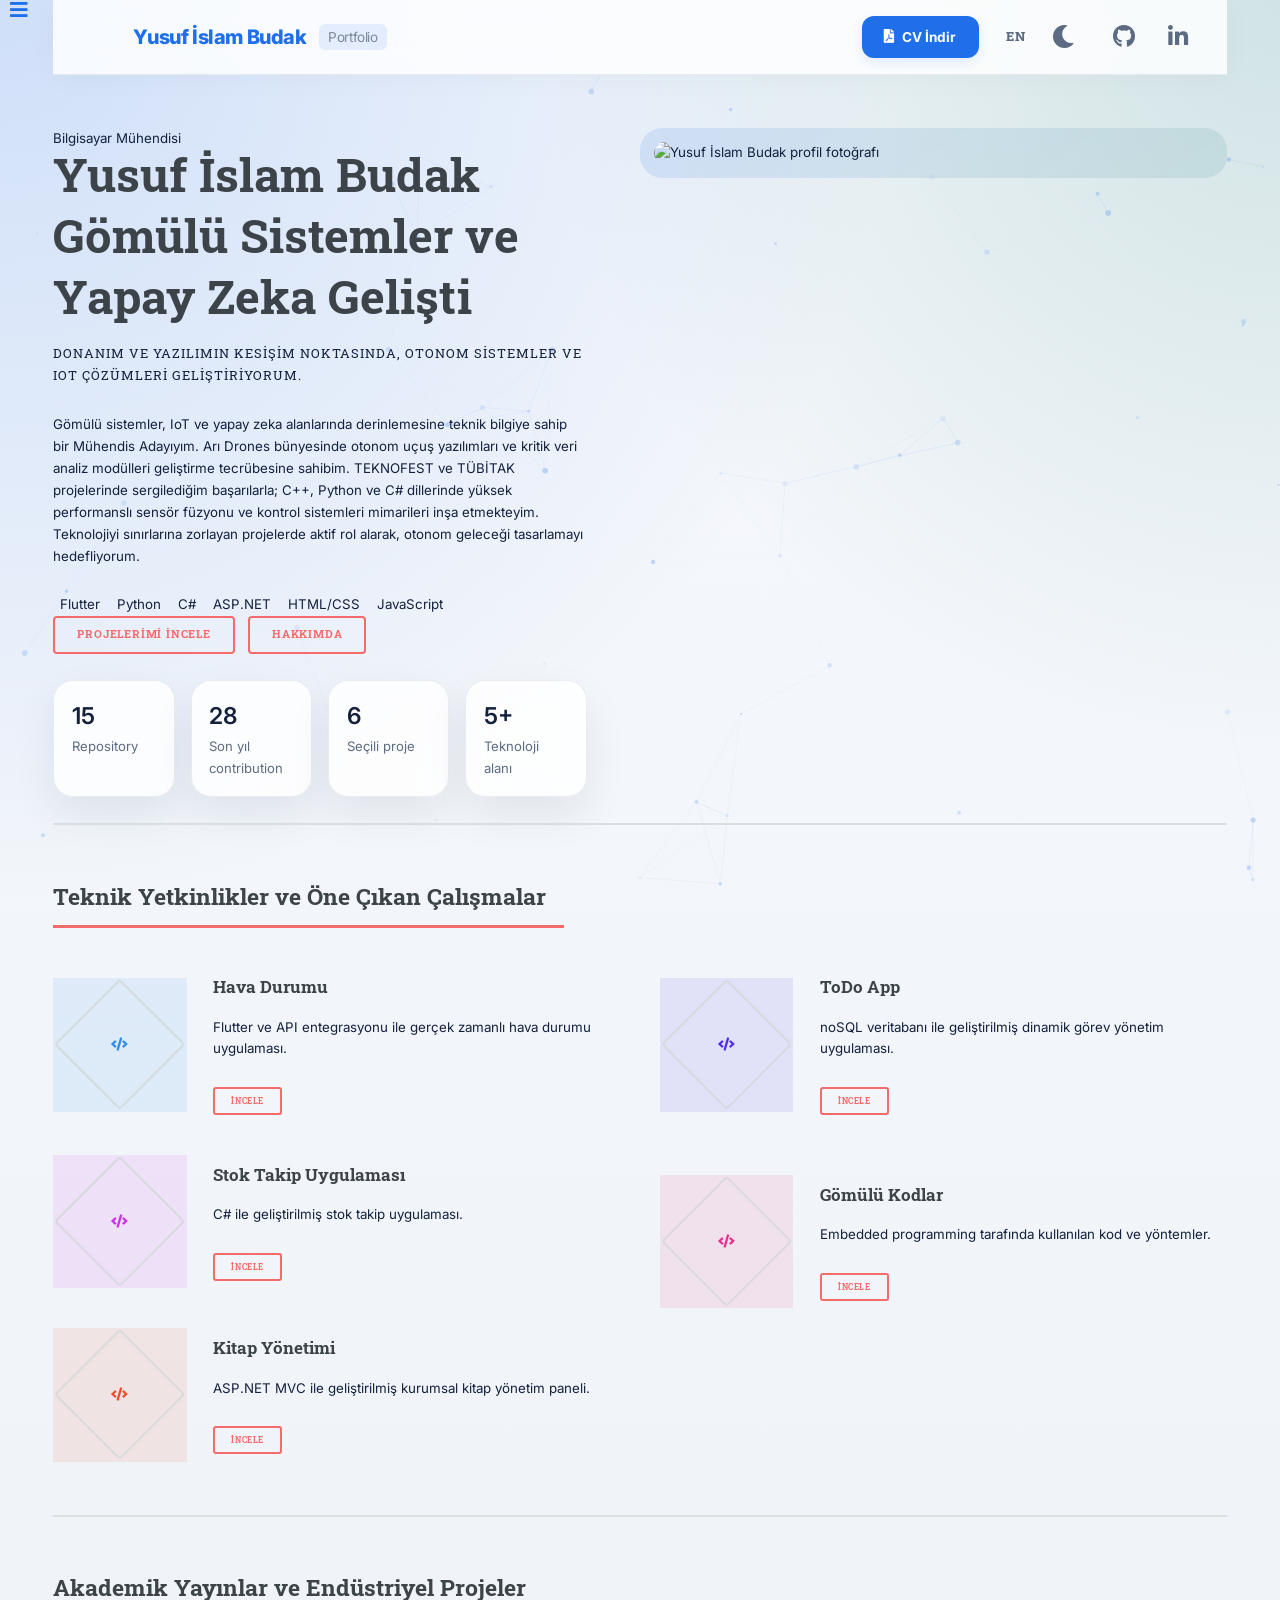
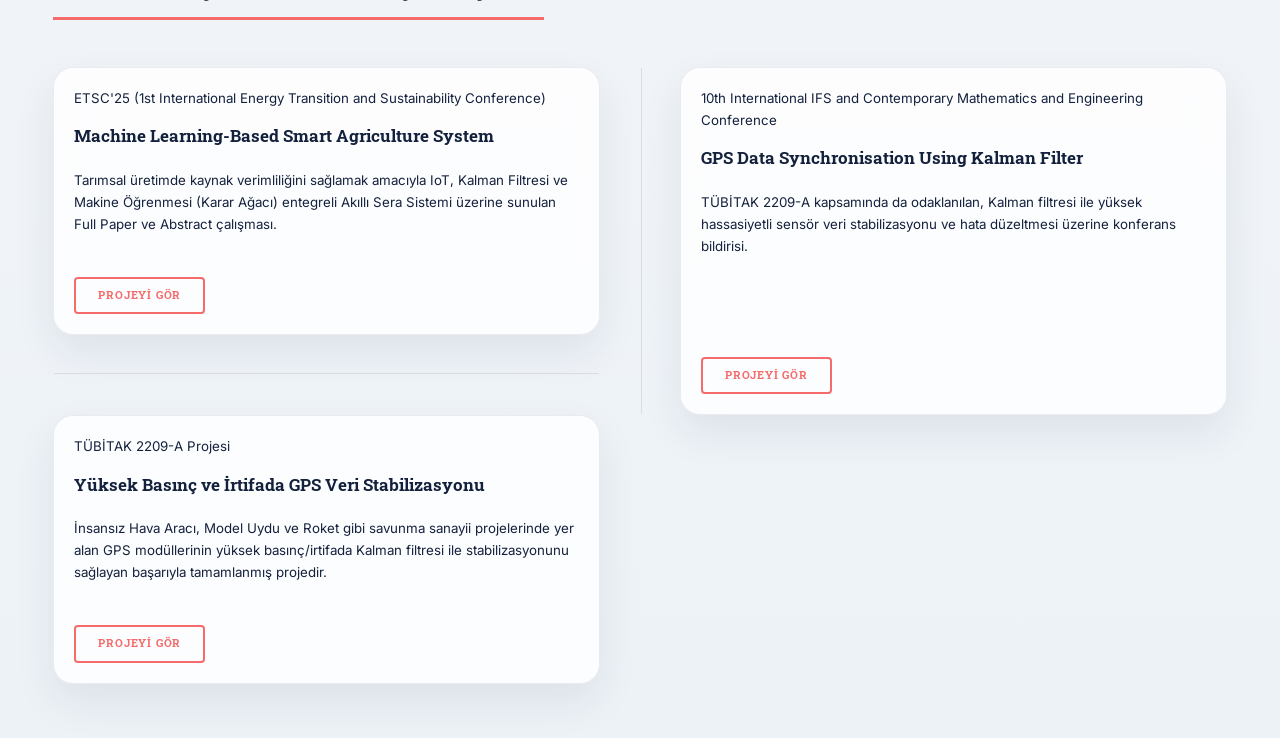
==== index.html @ 0ac11408 "refactor: update professional profile, project portfolio, and certification data with enhanced techn" ====
<!DOCTYPE HTML>
<!--
	Editorial by HTML5 UP
	html5up.net | @ajlkn
	Free for personal and commercial use under the CCA 3.0 license (html5up.net/license)
-->
<html>

<head>
	<title>Yusuf İslam Budak | Portfolio</title>
	<meta charset="utf-8" />
	<meta name="viewport" content="width=device-width, initial-scale=1, user-scalable=no" />
	<meta name="description"
		content="Yusuf İslam Budak için GitHub ve LinkedIn bilgilerinden oluşturulmuş kişisel portfolio sitesi." />
	<meta name="google-site-verification" content="hk-xHrmTF3tv7pB692vNehPnTRxSRbm-8BensLJZxlA" />
	<script type="application/ld+json">
	{
	  "@context": "https://schema.org",
	  "@type": "Person",
	  "name": "Yusuf İslam Budak",
	  "url": "https://yusufislambudak.github.io",
	  "jobTitle": "Bilgisayar Mühendisi",
	  "image": "https://avatars.githubusercontent.com/u/149049403?v=4",
	  "description": "IoT, otonom sistemler ve gömülü AI üzerine odaklanan bir mühendis adayıyım.",
	  "sameAs": [
		"https://www.linkedin.com/in/yusuf-islam-budak/",
		"https://github.com/YusufIslamBudak"
	  ]
	}
	</script>
	<link rel="stylesheet" href="assets/css/main.css" />
	<link rel="preconnect" href="https://fonts.googleapis.com">
	<link rel="preconnect" href="https://fonts.gstatic.com" crossorigin>
	<link href="https://fonts.googleapis.com/css2?family=Inter:wght@400;600;700&display=swap" rel="stylesheet">
	<link rel="stylesheet" href="assets/css/premium.css" />
	<style>
		#header .logo strong { color: var(--accent); }

		/* Page Specific Banner Styles */
			display: flex;
			flex-direction: column;
			gap: 1.25rem;
		}

		.hero-pill,
		.skill-tag,
		.project-tag,
		.note-chip {
			display: inline-flex;
			align-items: center;
			gap: 0.4rem;
			padding: 0.4rem 0.8rem;
			border-radius: 999px;
			background: var(--accent-soft);
			color: var(--accent-2);
			font-size: 0.78rem;
			font-weight: 700;
			letter-spacing: 0.02em;
		}

		.banner-meta,
		.skill-list,
		.note-list {
			display: flex;
			flex-wrap: wrap;
			gap: 0.65rem;
			margin: 0;
			padding: 0;
			list-style: none;
		}

		.stat-grid {
			display: grid;
			grid-template-columns: repeat(4, minmax(0, 1fr));
			gap: 1rem;
		}

		.stat-card,
		.focus-card,
		.project-card,
		.profile-card {
			background: var(--surface);
			backdrop-filter: blur(14px);
			border: 1px solid var(--border-color);
			border-radius: 1.25rem;
			box-shadow: 0 18px 40px var(--shadow-color);
			transition: transform 0.3s cubic-bezier(0.4, 0, 0.2, 1), box-shadow 0.3s cubic-bezier(0.4, 0, 0.2, 1), background-color 0.4s ease, border-color 0.4s ease;
		}

		.stat-card:hover,
		.focus-card:hover,
		.project-card:hover,
		.profile-card:hover,
		.feature-grid article:hover {
			transform: translateY(-5px) scale(1.01);
			box-shadow: 0 24px 48px var(--shadow-color);
		}

		.stat-card { padding: 1rem 1.1rem; }
		.stat-card strong { display: block; font-size: 1.45rem; color: var(--text-strong); }
		.stat-card span { font-size: 0.82rem; color: var(--text-soft); }

		.feature-grid,
		.project-grid,
		.focus-grid {
			display: grid;
			grid-template-columns: repeat(2, minmax(0, 1fr));
			gap: 1.1rem;
		}

		.feature-grid article,
		.project-card,
		.focus-card,
		.profile-card { padding: 1.25rem; }

		.feature-grid article h3,
		.project-card h3,
		.focus-card h3,
		.profile-card h3 { margin-bottom: 0.4rem; color: var(--text-strong); }

		.project-card { display: flex; flex-direction: column; gap: 0.9rem; }
		.project-card .actions,
		.profile-card .actions { margin-top: auto; }

		.profile-frame {
			padding: 0.85rem;
			border-radius: 1.4rem;
			background: linear-gradient(145deg, rgba(31, 111, 235, 0.12), rgba(15, 118, 110, 0.1));
		}
		.profile-frame img { border-radius: 1rem; object-fit: cover; }

		.note-list { flex-direction: column; gap: 0.75rem; }
		.note-list li {
			padding: 0.8rem 0.95rem;
			border-radius: 0.95rem;
			background: rgba(255, 255, 255, 0.7);
			color: var(--text-soft);
			border: 1px solid transparent;
		}
		[data-theme="dark"] .note-list li {
			background: rgba(255, 255, 255, 0.05);
			color: var(--text-strong);
			border-color: var(--border-color);
		}

		.sidebar-links { display: flex; flex-direction: column; gap: 0.75rem; }
		.sidebar-links a { color: var(--text-strong); font-weight: 700; }

		@media (max-width: 980px) {
			.stat-grid, .feature-grid, .project-grid, .focus-grid {
				grid-template-columns: repeat(2, minmax(0, 1fr));
			}
		}

		@media (max-width: 736px) {
			.stat-grid, .feature-grid, .project-grid, .focus-grid {
				grid-template-columns: 1fr;
			}
			#banner .content { gap: 1rem; }
		}

		.reveal.active {
			opacity: 1;
			transform: translateY(0);
		}
	</style>
</head>

<body class="is-preload">

	<!-- Wrapper -->
	<div id="wrapper">

		<!-- Main -->
		<div id="main">
			<div class="inner">

				<!-- Header -->
				<header id="header">
					<a href="index.html" class="logo"><strong data-tr="Yusuf İslam Budak" data-en="Yusuf Islam Budak">Yusuf İslam Budak</strong> <span data-tr="Portfolio" data-en="Portfolio">Portfolio</span></a>
					<ul class="icons">
						<li><a href="Yusuf_İslam_Budak_CV.pdf" class="cv-button" target="_blank"><i class="fas fa-file-pdf"></i> <span data-tr="CV İndir" data-en="Download CV">CV İndir</span></a></li>
						<li><button id="lang-toggle" aria-label="Toggle language">TR</button></li>
						<li><button id="theme-toggle" class="icon solid fa-moon" aria-label="Toggle dark mode"></button></li>
						<li><a href="https://github.com/YusufIslamBudak" class="icon brands fa-github"><span class="label">GitHub</span></a></li>
						<li><a href="https://www.linkedin.com/in/yusuf-islam-budak/" class="icon brands fa-linkedin-in"><span class="label">LinkedIn</span></a></li>
					</ul>
				</header>

				<!-- Banner -->
				<section id="banner">
					<div class="content">
						<header>
							<span class="hero-pill" data-tr="Bilgisayar Mühendisi" data-en="Computer Engineer">Bilgisayar Mühendisi</span>
							<h1 id="hero-name">Yusuf İslam Budak<br />
								<span id="hero-headline">Yazılım Geliştirme ve Gömülü Sistemler</span>
							</h1>
							<p id="hero-intro">Gömülü sistemler, yazılım geliştirme ve yapay zeka alanlarında çalışmalar.</p>
						</header>
						<p id="hero-bio">IoT, otonom sistemler ve gömülü AI üzerine odaklanan bir mühendis adayıyım.</p>
						<ul class="banner-meta" id="hero-tags"></ul>
						<ul class="actions">
							<li><a href="projeler.html" class="button big" data-tr="Projelerimi İncele" data-en="View My Projects">Projelerimi İncele</a></li>
							<li><a href="#about" class="button" data-tr="Hakkımda" data-en="About Me">Hakkımda</a></li>
						</ul>
						<div class="stat-grid" id="stat-grid"></div>
					</div>
					<span class="image object">
						<div class="profile-frame">
							<img id="profile-avatar" src="https://avatars.githubusercontent.com/u/149049403?v=4"
								alt="Yusuf İslam Budak profil fotoğrafı" loading="lazy" />
						</div>
					</span>
				</section>

				<!-- Section -->
				<section id="about">
					<header class="major">
						<h2 data-tr="Teknik Yetkinlikler ve Öne Çıkan Çalışmalar" data-en="Technical Competencies & Featured Studies">Teknik Yetkinlikler ve Öne Çıkan Çalışmalar</h2>
					</header>
					<div class="features" id="highlight-grid"></div>
				</section>

				<!-- Section -->
				<section id="projects">
					<header class="major">
						<h2 data-tr="Akademik Yayınlar ve Endüstriyel Projeler" data-en="Academic Publications & Industrial Projects">Akademik Yayınlar ve Endüstriyel Projeler</h2>
					</header>
					<div class="posts" id="recent-projects"></div>
				</section>

			</div>
		</div>

		<!-- Sidebar -->
		<div id="sidebar">
			<div class="inner">

				<!-- Profile -->
				<section id="profile" class="profile-card">
					<header class="major">
						<h2 data-tr="Kısa Profil" data-en="Short Profile">Kısa Profil</h2>
					</header>
					<ul class="note-list" id="summary-points"></ul>
				</section>

				<!-- Menu -->
				<nav id="menu">
					<header class="major">
						<h2 data-tr="Menü" data-en="Menu">Menü</h2>
					</header>
					<ul>
						<li><a href="index.html" class="active"><i class="fas fa-home"></i> <span data-tr="Ana Sayfa" data-en="Home">Ana Sayfa</span></a></li>
						<li><a href="projeler.html"><i class="fas fa-project-diagram"></i> <span data-tr="Projeler" data-en="Projects">Projeler</span></a></li>
						<li><a href="kariyer.html"><i class="fas fa-briefcase"></i> <span data-tr="Kariyer Geçmişi" data-en="Career">Kariyer Geçmişi</span></a></li>
						<li><a href="certificates.html"><i class="fas fa-certificate"></i> <span data-tr="Sertifikalar ve Belgeler" data-en="Certificates">Sertifikalar ve Belgeler</span></a></li>
						<li><a href="articles.html"><i class="fas fa-file-alt"></i> <span data-tr="Makaleler ve Yayınlar" data-en="Publications">Makaleler ve Yayınlar</span></a></li>
						<li><a href="teknofest.html"><i class="fas fa-rocket"></i> <span data-tr="TEKNOFEST" data-en="TEKNOFEST">TEKNOFEST</span></a></li>
					</ul>
				</nav>

				<!-- Section -->
				<section id="focus">
					<header class="major">
						<h2 data-tr="Beceriler" data-en="Skills">Beceriler</h2>
					</header>
					<div class="focus-grid" id="focus-grid"></div>
				</section>

				<!-- Section -->
				<section id="contact">
					<header class="major">
						<h2 data-tr="İletişim Bilgileri" data-en="Contact">İletişim Bilgileri</h2>
					</header>
					<p id="contact-text">Yeni proje fikirleri, iş birlikleri veya teknik görüşmeler için GitHub ve LinkedIn üzerinden ulaşılabilir.</p>
					<ul class="contact">
						<li class="icon brands fa-github"><a
								href="https://github.com/YusufIslamBudak">github.com/YusufIslamBudak</a></li>
						<li class="icon brands fa-linkedin-in"><a
								href="https://www.linkedin.com/in/yusuf-islam-budak/">linkedin.com/in/yusuf-islam-budak</a>
						</li>
						<li class="icon solid fa-briefcase" data-tr="Portfolyo ve kişisel site alanı" data-en="Portfolio and personal website">Portfolyo ve kişisel site alanı</li>
					</ul>
				</section>

				<!-- Footer -->
				<footer id="footer">
					<p class="copyright" data-tr="&copy; 2026 Yusuf İslam Budak. Tüm hakları saklıdır." data-en="&copy; 2026 Yusuf Islam Budak. All rights reserved.">&copy; 2026 Yusuf İslam Budak. Public profile data from GitHub and LinkedIn.
						Theme adapted from <a href="https://html5up.net">HTML5 UP</a>.</p>
				</footer>

			</div>
		</div>

	</div>

	<!-- Scripts -->
	<script src="assets/js/jquery.min.js"></script>
	<script src="assets/js/browser.min.js"></script>
	<script src="assets/js/breakpoints.min.js"></script>
	<script src="assets/js/util.js"></script>
	<script src="assets/js/main.js"></script>
	<script src="portfolio-data.js"></script>
	<script>
		(function () {
			const profile = window.portfolioProfile;
			if (!profile) return;

			document.title = profile.name + ' | Portfolio';
			const desc = document.querySelector('meta[name="description"]');
			if (desc) desc.setAttribute('content', profile.intro);

			// Hero text — set data-tr/data-en so lang toggle works
			const heroHeadline = document.getElementById('hero-headline');
			if (heroHeadline) {
				heroHeadline.setAttribute('data-tr', profile.headline);
				heroHeadline.setAttribute('data-en', profile.headlineEn || profile.headline);
				heroHeadline.textContent = profile.headline;
			}

			const heroIntro = document.getElementById('hero-intro');
			if (heroIntro) {
				heroIntro.setAttribute('data-tr', profile.intro);
				heroIntro.setAttribute('data-en', profile.introEn || profile.intro);
				heroIntro.textContent = profile.intro;
			}

			const heroBio = document.getElementById('hero-bio');
			if (heroBio) {
				heroBio.setAttribute('data-tr', profile.bio);
				heroBio.setAttribute('data-en', profile.bioEn || profile.bio);
				heroBio.textContent = profile.bio;
			}

			const avatar = document.getElementById('profile-avatar');
			if (avatar) {
				avatar.src = profile.avatar;
				avatar.alt = profile.name + ' profil fotoğrafı';
			}

			const heroTags = document.getElementById('hero-tags');
			if (heroTags) {
				heroTags.innerHTML = profile.skills.slice(0, 6).map(function (skill) {
					return '<li><span class="skill-tag">' + skill + '</span></li>';
				}).join('');
			}

			const statGrid = document.getElementById('stat-grid');
			if (statGrid && profile.stats) {
				statGrid.innerHTML = profile.stats.map(function (stat) {
					return `<article class="stat-card"><strong>${stat.value}</strong><span data-tr="${stat.label}" data-en="${stat.labelEn || stat.label}">${stat.label}</span></article>`;
				}).join('');
			}

			const highlightGrid = document.getElementById('highlight-grid');
			if (highlightGrid && profile.highlights) {
				let hue = 210;
				highlightGrid.innerHTML = profile.highlights.map(function (h) {
					const hueVal = hue;
					hue += 40;
					return `
					<article>
						<span class="icon" style="color: hsl(${hueVal}, 80%, 55%); background: hsla(${hueVal}, 80%, 55%, 0.1);"><i class="fas fa-code"></i></span>
						<div class="content">
							<h3 data-tr="${h.title}" data-en="${h.titleEn || h.title}">${h.title}</h3>
							<p data-tr="${h.description}" data-en="${h.descriptionEn || h.description}">${h.description}</p>
							<a href="${h.url}" class="button small" target="_blank" rel="noopener noreferrer" data-tr="İncele" data-en="Review">İncele</a>
						</div>
					</article>`;
				}).join('');
			}

			const recentProjects = document.getElementById('recent-projects');
			if (recentProjects && profile.articles) {
				recentProjects.innerHTML = profile.articles.map(function (item, index) {
					return `
					<article class="project-card reveal" style="transition-delay: ${(index % 4) * 0.1}s">
						<span class="project-tag" data-tr="${item.publisher}" data-en="${item.publisherEn || item.publisher}">${item.publisher}</span>
						<h3 data-tr="${item.title}" data-en="${item.titleEn || item.title}">${item.title}</h3>
						<p data-tr="${item.description}" data-en="${item.descriptionEn || item.description}">${item.description}</p>
						<ul class="actions">
							<li><a class="button" href="${item.url}" data-tr="Projeyi Gör" data-en="View Project">Projeyi Gör</a></li>
						</ul>
					</article>`;
				}).join('');
			}

			const summaryPoints = document.getElementById('summary-points');
			if (summaryPoints && profile.summaryPoints) {
				summaryPoints.innerHTML = profile.summaryPoints.map(function (p) {
					return `<li data-tr="${p.tr || p}" data-en="${p.en || p}">${p.tr || p}</li>`;
				}).join('');
			}

			const focusGrid = document.getElementById('focus-grid');
			if (focusGrid && profile.currentFocus) {
				focusGrid.innerHTML = profile.currentFocus.map(function (item) {
					const tr = item.tr || item;
					const en = item.en || item;
					return `<article class="focus-card"><p data-tr="${tr}" data-en="${en}">${tr}</p></article>`;
				}).join('');
			}

			const contactText = document.getElementById('contact-text');
			if (contactText) {
				contactText.setAttribute('data-tr', profile.contactText);
				contactText.setAttribute('data-en', profile.contactTextEn || profile.contactText);
				contactText.innerHTML = profile.contactText;
			}

			// Typewriter effect — clears INSIDE the timeout so applyLanguage runs first
			const headlineEl = document.getElementById('hero-headline');
			if (headlineEl && profile.headline) {
				const lang = localStorage.getItem('lang') || 'tr';
				const text = lang === 'en' ? (profile.headlineEn || profile.headline) : profile.headline;
				setTimeout(function() {
					headlineEl.textContent = ''; // clear AFTER applyLanguage has run
					let i = 0;
					function typeChar() {
						if (i < text.length) {
							headlineEl.textContent += text.charAt(i);
							i++;
							setTimeout(typeChar, 40);
						}
					}
					typeChar();
				}, 300);
			}

			// Trigger language update after all dynamic content is injected
			if (window.applyLanguage) window.applyLanguage();
		})();

		// Theme Toggle
		(function () {
			const themeToggle = document.getElementById('theme-toggle');
			const savedTheme = localStorage.getItem('theme');
			if (savedTheme) {
				document.documentElement.setAttribute('data-theme', savedTheme);
				if (savedTheme === 'dark' && themeToggle) themeToggle.classList.replace('fa-moon', 'fa-sun');
			} else if (window.matchMedia && window.matchMedia('(prefers-color-scheme: dark)').matches) {
				document.documentElement.setAttribute('data-theme', 'dark');
				if (themeToggle) themeToggle.classList.replace('fa-moon', 'fa-sun');
			}
			if (themeToggle) {
				themeToggle.addEventListener('click', function () {
					let theme = 'light';
					if (document.documentElement.hasAttribute('data-theme')) {
						document.documentElement.removeAttribute('data-theme');
						themeToggle.classList.replace('fa-sun', 'fa-moon');
					} else {
						document.documentElement.setAttribute('data-theme', 'dark');
						themeToggle.classList.replace('fa-moon', 'fa-sun');
						theme = 'dark';
					}
					localStorage.setItem('theme', theme);
				});
			}
		})();

		// Scroll Reveal
		(function () {
			const obs = new IntersectionObserver(function (entries, o) {
				entries.forEach(function (entry) {
					if (entry.isIntersecting) {
						entry.target.classList.add('active');
						o.unobserve(entry.target);
					}
				});
			}, { root: null, rootMargin: '0px', threshold: 0.1 });

			document.addEventListener('DOMContentLoaded', function () {
				document.querySelectorAll('section, .stat-card, .project-card, .feature-grid article, .focus-card').forEach(function (el, idx) {
					el.classList.add('reveal');
					if (el.classList.contains('stat-card') || el.classList.contains('project-card')) {
						el.style.transitionDelay = (idx % 4) * 0.1 + 's';
					}
					obs.observe(el);
				});
				const banner = document.getElementById('banner');
				if (banner) banner.classList.add('active');
			});
		})();
	</script>
	<script src="assets/js/global-lang.js"></script>
	<script src="assets/js/dynamic-bg.js"></script>

</body>

</html>
---- assets/css/main.css ----
@import url(fontawesome-all.min.css);
@import url("https://fonts.googleapis.com/css?family=Open+Sans:400,600,400italic,600italic|Roboto+Slab:400,700");
/*
	Editorial by HTML5 UP
	html5up.net | @ajlkn
	Free for personal and commercial use under the CCA 3.0 license (html5up.net/license)
*/
html, body, div, span, applet, object,
iframe, h1, h2, h3, h4, h5, h6, p, blockquote,
pre, a, abbr, acronym, address, big, cite,
code, del, dfn, em, img, ins, kbd, q, s, samp,
small, strike, strong, sub, sup, tt, var, b,
u, i, center, dl, dt, dd, ol, ul, li, fieldset,
form, label, legend, table, caption, tbody,
tfoot, thead, tr, th, td, article, aside,
canvas, details, embed, figure, figcaption,
footer, header, hgroup, menu, nav, output, ruby,
section, summary, time, mark, audio, video {
  margin: 0;
  padding: 0;
  border: 0;
  font-size: 100%;
  font: inherit;
  vertical-align: baseline; }

article, aside, details, figcaption, figure,
footer, header, hgroup, menu, nav, section {
  display: block; }

body {
  line-height: 1; }

ol, ul {
  list-style: none; }

blockquote, q {
  quotes: none; }
  blockquote:before, blockquote:after, q:before, q:after {
    content: '';
    content: none; }

table {
  border-collapse: collapse;
  border-spacing: 0; }

body {
  -webkit-text-size-adjust: none; }

mark {
  background-color: transparent;
  color: inherit; }

input::-moz-focus-inner {
  border: 0;
  padding: 0; }

input, select, textarea {
  -moz-appearance: none;
  -webkit-appearance: none;
  -ms-appearance: none;
  appearance: none; }

/* Basic */
@-ms-viewport {
  width: device-width; }

body {
  -ms-overflow-style: scrollbar; }

@media screen and (max-width: 480px) {
  html, body {
    min-width: 320px; } }

html {
  box-sizing: border-box; }

*, *:before, *:after {
  box-sizing: inherit; }

body {
  background: #ffffff; }
  body.is-preload *, body.is-preload *:before, body.is-preload *:after, body.is-resizing *, body.is-resizing *:before, body.is-resizing *:after {
    -moz-animation: none !important;
    -webkit-animation: none !important;
    -ms-animation: none !important;
    animation: none !important;
    -moz-transition: none !important;
    -webkit-transition: none !important;
    -ms-transition: none !important;
    transition: none !important; }

/* Type */
:root {
	--accent: #2563eb;
	--accent-hover: #1d4ed8;
	--accent-soft: rgba(37, 99, 235, 0.1);
	--surface: #ffffff;
	--surface-alt: #f8fafc;
	--text-strong: #0f172a;
	--text-soft: #475569;
	--border-color: #e2e8f0;
	--shadow-sm: 0 1px 2px 0 rgb(0 0 0 / 0.05);
	--shadow-md: 0 4px 6px -1px rgb(0 0 0 / 0.1);
	--shadow-lg: 0 10px 15px -3px rgb(0 0 0 / 0.1);
}

[data-theme="dark"] {
	--accent: #3b82f6;
	--accent-hover: #60a5fa;
	--accent-soft: rgba(59, 130, 246, 0.2);
	--surface: #0f172a;
	--surface-alt: #1e293b;
	--text-strong: #f8fafc;
	--text-soft: #94a3b8;
	--border-color: #334155;
}

body, input, select, textarea {
  color: var(--text-soft);
  font-family: "Open Sans", sans-serif;
  font-size: 13pt;
  font-weight: 400;
  line-height: 1.65; }
  @media screen and (max-width: 1680px) {
    body, input, select, textarea {
      font-size: 11pt; } }
  @media screen and (max-width: 1280px) {
    body, input, select, textarea {
      font-size: 10pt; } }
  @media screen and (max-width: 360px) {
    body, input, select, textarea {
      font-size: 9pt; } }

a {
  -moz-transition: color 0.2s ease-in-out, border-bottom-color 0.2s ease-in-out;
  -webkit-transition: color 0.2s ease-in-out, border-bottom-color 0.2s ease-in-out;
  -ms-transition: color 0.2s ease-in-out, border-bottom-color 0.2s ease-in-out;
  transition: color 0.2s ease-in-out, border-bottom-color 0.2s ease-in-out;
  border-bottom: dotted 1px;
  color: var(--accent);
  text-decoration: none; }
  a:hover {
    border-bottom-color: var(--accent);
    color: var(--accent) !important; }
    a:hover strong {
      color: inherit; }

strong, b {
  color: var(--text-strong);
  font-weight: 600; }

em, i {
  font-style: italic; }

p {
  margin: 0 0 2em 0; }

h1, h2, h3, h4, h5, h6 {
  color: #3d4449;
  font-family: "Roboto Slab", serif;
  font-weight: 700;
  line-height: 1.5;
  margin: 0 0 1em 0; }
  h1 a, h2 a, h3 a, h4 a, h5 a, h6 a {
    color: inherit;
    text-decoration: none;
    border-bottom: 0; }

h1 {
  font-size: 4em;
  margin: 0 0 0.5em 0;
  line-height: 1.3; }

h2 {
  font-size: 1.75em; }

h3 {
  font-size: 1.25em; }

h4 {
  font-size: 1.1em; }

h5 {
  font-size: 0.9em; }

h6 {
  font-size: 0.7em; }

@media screen and (max-width: 1680px) {
  h1 {
    font-size: 3.5em; } }

@media screen and (max-width: 980px) {
  h1 {
    font-size: 3.25em; } }

@media screen and (max-width: 736px) {
  h1 {
    font-size: 2em;
    line-height: 1.4; }
  h2 {
    font-size: 1.5em; } }

sub {
  font-size: 0.8em;
  position: relative;
  top: 0.5em; }

sup {
  font-size: 0.8em;
  position: relative;
  top: -0.5em; }

blockquote {
  border-left: solid 3px rgba(210, 215, 217, 0.75);
  font-style: italic;
  margin: 0 0 2em 0;
  padding: 0.5em 0 0.5em 2em; }

code {
  background: rgba(230, 235, 237, 0.25);
  border-radius: 0.375em;
  border: solid 1px rgba(210, 215, 217, 0.75);
  font-family: "Courier New", monospace;
  font-size: 0.9em;
  margin: 0 0.25em;
  padding: 0.25em 0.65em; }

pre {
  -webkit-overflow-scrolling: touch;
  font-family: "Courier New", monospace;
  font-size: 0.9em;
  margin: 0 0 2em 0; }
  pre code {
    display: block;
    line-height: 1.75;
    padding: 1em 1.5em;
    overflow-x: auto; }

hr {
  border: 0;
  border-bottom: solid 1px rgba(210, 215, 217, 0.75);
  margin: 2em 0; }
  hr.major {
    margin: 3em 0; }

.align-left {
  text-align: left; }

.align-center {
  text-align: center; }

.align-right {
  text-align: right; }

/* Row */
.row {
  display: flex;
  flex-wrap: wrap;
  box-sizing: border-box;
  align-items: stretch; }
  .row > * {
    box-sizing: border-box; }
  .row.gtr-uniform > * > :last-child {
    margin-bottom: 0; }
  .row.aln-left {
    justify-content: flex-start; }
  .row.aln-center {
    justify-content: center; }
  .row.aln-right {
    justify-content: flex-end; }
  .row.aln-top {
    align-items: flex-start; }
  .row.aln-middle {
    align-items: center; }
  .row.aln-bottom {
    align-items: flex-end; }
  .row > .imp {
    order: -1; }
  .row > .col-1 {
    width: 8.33333%; }
  .row > .off-1 {
    margin-left: 8.33333%; }
  .row > .col-2 {
    width: 16.66667%; }
  .row > .off-2 {
    margin-left: 16.66667%; }
  .row > .col-3 {
    width: 25%; }
  .row > .off-3 {
    margin-left: 25%; }
  .row > .col-4 {
    width: 33.33333%; }
  .row > .off-4 {
    margin-left: 33.33333%; }
  .row > .col-5 {
    width: 41.66667%; }
  .row > .off-5 {
    margin-left: 41.66667%; }
  .row > .col-6 {
    width: 50%; }
  .row > .off-6 {
    margin-left: 50%; }
  .row > .col-7 {
    width: 58.33333%; }
  .row > .off-7 {
    margin-left: 58.33333%; }
  .row > .col-8 {
    width: 66.66667%; }
  .row > .off-8 {
    margin-left: 66.66667%; }
  .row > .col-9 {
    width: 75%; }
  .row > .off-9 {
    margin-left: 75%; }
  .row > .col-10 {
    width: 83.33333%; }
  .row > .off-10 {
    margin-left: 83.33333%; }
  .row > .col-11 {
    width: 91.66667%; }
  .row > .off-11 {
    margin-left: 91.66667%; }
  .row > .col-12 {
    width: 100%; }
  .row > .off-12 {
    margin-left: 100%; }
  .row.gtr-0 {
    margin-top: 0;
    margin-left: 0em; }
    .row.gtr-0 > * {
      padding: 0 0 0 0em; }
    .row.gtr-0.gtr-uniform {
      margin-top: 0em; }
      .row.gtr-0.gtr-uniform > * {
        padding-top: 0em; }
  .row.gtr-25 {
    margin-top: 0;
    margin-left: -0.375em; }
    .row.gtr-25 > * {
      padding: 0 0 0 0.375em; }
    .row.gtr-25.gtr-uniform {
      margin-top: -0.375em; }
      .row.gtr-25.gtr-uniform > * {
        padding-top: 0.375em; }
  .row.gtr-50 {
    margin-top: 0;
    margin-left: -0.75em; }
    .row.gtr-50 > * {
      padding: 0 0 0 0.75em; }
    .row.gtr-50.gtr-uniform {
      margin-top: -0.75em; }
      .row.gtr-50.gtr-uniform > * {
        padding-top: 0.75em; }
  .row {
    margin-top: 0;
    margin-left: -1.5em; }
    .row > * {
      padding: 0 0 0 1.5em; }
    .row.gtr-uniform {
      margin-top: -1.5em; }
      .row.gtr-uniform > * {
        padding-top: 1.5em; }
  .row.gtr-150 {
    margin-top: 0;
    margin-left: -2.25em; }
    .row.gtr-150 > * {
      padding: 0 0 0 2.25em; }
    .row.gtr-150.gtr-uniform {
      margin-top: -2.25em; }
      .row.gtr-150.gtr-uniform > * {
        padding-top: 2.25em; }
  .row.gtr-200 {
    margin-top: 0;
    margin-left: -3em; }
    .row.gtr-200 > * {
      padding: 0 0 0 3em; }
    .row.gtr-200.gtr-uniform {
      margin-top: -3em; }
      .row.gtr-200.gtr-uniform > * {
        padding-top: 3em; }
  @media screen and (max-width: 1680px) {
    .row {
      display: flex;
      flex-wrap: wrap;
      box-sizing: border-box;
      align-items: stretch; }
      .row > * {
        box-sizing: border-box; }
      .row.gtr-uniform > * > :last-child {
        margin-bottom: 0; }
      .row.aln-left {
        justify-content: flex-start; }
      .row.aln-center {
        justify-content: center; }
      .row.aln-right {
        justify-content: flex-end; }
      .row.aln-top {
        align-items: flex-start; }
      .row.aln-middle {
        align-items: center; }
      .row.aln-bottom {
        align-items: flex-end; }
      .row > .imp-xlarge {
        order: -1; }
      .row > .col-1-xlarge {
        width: 8.33333%; }
      .row > .off-1-xlarge {
        margin-left: 8.33333%; }
      .row > .col-2-xlarge {
        width: 16.66667%; }
      .row > .off-2-xlarge {
        margin-left: 16.66667%; }
      .row > .col-3-xlarge {
        width: 25%; }
      .row > .off-3-xlarge {
        margin-left: 25%; }
      .row > .col-4-xlarge {
        width: 33.33333%; }
      .row > .off-4-xlarge {
        margin-left: 33.33333%; }
      .row > .col-5-xlarge {
        width: 41.66667%; }
      .row > .off-5-xlarge {
        margin-left: 41.66667%; }
      .row > .col-6-xlarge {
        width: 50%; }
      .row > .off-6-xlarge {
        margin-left: 50%; }
      .row > .col-7-xlarge {
        width: 58.33333%; }
      .row > .off-7-xlarge {
        margin-left: 58.33333%; }
      .row > .col-8-xlarge {
        width: 66.66667%; }
      .row > .off-8-xlarge {
        margin-left: 66.66667%; }
      .row > .col-9-xlarge {
        width: 75%; }
      .row > .off-9-xlarge {
        margin-left: 75%; }
      .row > .col-10-xlarge {
        width: 83.33333%; }
      .row > .off-10-xlarge {
        margin-left: 83.33333%; }
      .row > .col-11-xlarge {
        width: 91.66667%; }
      .row > .off-11-xlarge {
        margin-left: 91.66667%; }
      .row > .col-12-xlarge {
        width: 100%; }
      .row > .off-12-xlarge {
        margin-left: 100%; }
      .row.gtr-0 {
        margin-top: 0;
        margin-left: 0em; }
        .row.gtr-0 > * {
          padding: 0 0 0 0em; }
        .row.gtr-0.gtr-uniform {
          margin-top: 0em; }
          .row.gtr-0.gtr-uniform > * {
            padding-top: 0em; }
      .row.gtr-25 {
        margin-top: 0;
        margin-left: -0.375em; }
        .row.gtr-25 > * {
          padding: 0 0 0 0.375em; }
        .row.gtr-25.gtr-uniform {
          margin-top: -0.375em; }
          .row.gtr-25.gtr-uniform > * {
            padding-top: 0.375em; }
      .row.gtr-50 {
        margin-top: 0;
        margin-left: -0.75em; }
        .row.gtr-50 > * {
          padding: 0 0 0 0.75em; }
        .row.gtr-50.gtr-uniform {
          margin-top: -0.75em; }
          .row.gtr-50.gtr-uniform > * {
            padding-top: 0.75em; }
      .row {
        margin-top: 0;
        margin-left: -1.5em; }
        .row > * {
          padding: 0 0 0 1.5em; }
        .row.gtr-uniform {
          margin-top: -1.5em; }
          .row.gtr-uniform > * {
            padding-top: 1.5em; }
      .row.gtr-150 {
        margin-top: 0;
        margin-left: -2.25em; }
        .row.gtr-150 > * {
          padding: 0 0 0 2.25em; }
        .row.gtr-150.gtr-uniform {
          margin-top: -2.25em; }
          .row.gtr-150.gtr-uniform > * {
            padding-top: 2.25em; }
      .row.gtr-200 {
        margin-top: 0;
        margin-left: -3em; }
        .row.gtr-200 > * {
          padding: 0 0 0 3em; }
        .row.gtr-200.gtr-uniform {
          margin-top: -3em; }
          .row.gtr-200.gtr-uniform > * {
            padding-top: 3em; } }
  @media screen and (max-width: 1280px) {
    .row {
      display: flex;
      flex-wrap: wrap;
      box-sizing: border-box;
      align-items: stretch; }
      .row > * {
        box-sizing: border-box; }
      .row.gtr-uniform > * > :last-child {
        margin-bottom: 0; }
      .row.aln-left {
        justify-content: flex-start; }
      .row.aln-center {
        justify-content: center; }
      .row.aln-right {
        justify-content: flex-end; }
      .row.aln-top {
        align-items: flex-start; }
      .row.aln-middle {
        align-items: center; }
      .row.aln-bottom {
        align-items: flex-end; }
      .row > .imp-large {
        order: -1; }
      .row > .col-1-large {
        width: 8.33333%; }
      .row > .off-1-large {
        margin-left: 8.33333%; }
      .row > .col-2-large {
        width: 16.66667%; }
      .row > .off-2-large {
        margin-left: 16.66667%; }
      .row > .col-3-large {
        width: 25%; }
      .row > .off-3-large {
        margin-left: 25%; }
      .row > .col-4-large {
        width: 33.33333%; }
      .row > .off-4-large {
        margin-left: 33.33333%; }
      .row > .col-5-large {
        width: 41.66667%; }
      .row > .off-5-large {
        margin-left: 41.66667%; }
      .row > .col-6-large {
        width: 50%; }
      .row > .off-6-large {
        margin-left: 50%; }
      .row > .col-7-large {
        width: 58.33333%; }
      .row > .off-7-large {
        margin-left: 58.33333%; }
      .row > .col-8-large {
        width: 66.66667%; }
      .row > .off-8-large {
        margin-left: 66.66667%; }
      .row > .col-9-large {
        width: 75%; }
      .row > .off-9-large {
        margin-left: 75%; }
      .row > .col-10-large {
        width: 83.33333%; }
      .row > .off-10-large {
        margin-left: 83.33333%; }
      .row > .col-11-large {
        width: 91.66667%; }
      .row > .off-11-large {
        margin-left: 91.66667%; }
      .row > .col-12-large {
        width: 100%; }
      .row > .off-12-large {
        margin-left: 100%; }
      .row.gtr-0 {
        margin-top: 0;
        margin-left: 0em; }
        .row.gtr-0 > * {
          padding: 0 0 0 0em; }
        .row.gtr-0.gtr-uniform {
          margin-top: 0em; }
          .row.gtr-0.gtr-uniform > * {
            padding-top: 0em; }
      .row.gtr-25 {
        margin-top: 0;
        margin-left: -0.375em; }
        .row.gtr-25 > * {
          padding: 0 0 0 0.375em; }
        .row.gtr-25.gtr-uniform {
          margin-top: -0.375em; }
          .row.gtr-25.gtr-uniform > * {
            padding-top: 0.375em; }
      .row.gtr-50 {
        margin-top: 0;
        margin-left: -0.75em; }
        .row.gtr-50 > * {
          padding: 0 0 0 0.75em; }
        .row.gtr-50.gtr-uniform {
          margin-top: -0.75em; }
          .row.gtr-50.gtr-uniform > * {
            padding-top: 0.75em; }
      .row {
        margin-top: 0;
        margin-left: -1.5em; }
        .row > * {
          padding: 0 0 0 1.5em; }
        .row.gtr-uniform {
          margin-top: -1.5em; }
          .row.gtr-uniform > * {
            padding-top: 1.5em; }
      .row.gtr-150 {
        margin-top: 0;
        margin-left: -2.25em; }
        .row.gtr-150 > * {
          padding: 0 0 0 2.25em; }
        .row.gtr-150.gtr-uniform {
          margin-top: -2.25em; }
          .row.gtr-150.gtr-uniform > * {
            padding-top: 2.25em; }
      .row.gtr-200 {
        margin-top: 0;
        margin-left: -3em; }
        .row.gtr-200 > * {
          padding: 0 0 0 3em; }
        .row.gtr-200.gtr-uniform {
          margin-top: -3em; }
          .row.gtr-200.gtr-uniform > * {
            padding-top: 3em; } }
  @media screen and (max-width: 980px) {
    .row {
      display: flex;
      flex-wrap: wrap;
      box-sizing: border-box;
      align-items: stretch; }
      .row > * {
        box-sizing: border-box; }
      .row.gtr-uniform > * > :last-child {
        margin-bottom: 0; }
      .row.aln-left {
        justify-content: flex-start; }
      .row.aln-center {
        justify-content: center; }
      .row.aln-right {
        justify-content: flex-end; }
      .row.aln-top {
        align-items: flex-start; }
      .row.aln-middle {
        align-items: center; }
      .row.aln-bottom {
        align-items: flex-end; }
      .row > .imp-medium {
        order: -1; }
      .row > .col-1-medium {
        width: 8.33333%; }
      .row > .off-1-medium {
        margin-left: 8.33333%; }
      .row > .col-2-medium {
        width: 16.66667%; }
      .row > .off-2-medium {
        margin-left: 16.66667%; }
      .row > .col-3-medium {
        width: 25%; }
      .row > .off-3-medium {
        margin-left: 25%; }
      .row > .col-4-medium {
        width: 33.33333%; }
      .row > .off-4-medium {
        margin-left: 33.33333%; }
      .row > .col-5-medium {
        width: 41.66667%; }
      .row > .off-5-medium {
        margin-left: 41.66667%; }
      .row > .col-6-medium {
        width: 50%; }
      .row > .off-6-medium {
        margin-left: 50%; }
      .row > .col-7-medium {
        width: 58.33333%; }
      .row > .off-7-medium {
        margin-left: 58.33333%; }
      .row > .col-8-medium {
        width: 66.66667%; }
      .row > .off-8-medium {
        margin-left: 66.66667%; }
      .row > .col-9-medium {
        width: 75%; }
      .row > .off-9-medium {
        margin-left: 75%; }
      .row > .col-10-medium {
        width: 83.33333%; }
      .row > .off-10-medium {
        margin-left: 83.33333%; }
      .row > .col-11-medium {
        width: 91.66667%; }
      .row > .off-11-medium {
        margin-left: 91.66667%; }
      .row > .col-12-medium {
        width: 100%; }
      .row > .off-12-medium {
        margin-left: 100%; }
      .row.gtr-0 {
        margin-top: 0;
        margin-left: 0em; }
        .row.gtr-0 > * {
          padding: 0 0 0 0em; }
        .row.gtr-0.gtr-uniform {
          margin-top: 0em; }
          .row.gtr-0.gtr-uniform > * {
            padding-top: 0em; }
      .row.gtr-25 {
        margin-top: 0;
        margin-left: -0.375em; }
        .row.gtr-25 > * {
          padding: 0 0 0 0.375em; }
        .row.gtr-25.gtr-uniform {
          margin-top: -0.375em; }
          .row.gtr-25.gtr-uniform > * {
            padding-top: 0.375em; }
      .row.gtr-50 {
        margin-top: 0;
        margin-left: -0.75em; }
        .row.gtr-50 > * {
          padding: 0 0 0 0.75em; }
        .row.gtr-50.gtr-uniform {
          margin-top: -0.75em; }
          .row.gtr-50.gtr-uniform > * {
            padding-top: 0.75em; }
      .row {
        margin-top: 0;
        margin-left: -1.5em; }
        .row > * {
          padding: 0 0 0 1.5em; }
        .row.gtr-uniform {
          margin-top: -1.5em; }
          .row.gtr-uniform > * {
            padding-top: 1.5em; }
      .row.gtr-150 {
        margin-top: 0;
        margin-left: -2.25em; }
        .row.gtr-150 > * {
          padding: 0 0 0 2.25em; }
        .row.gtr-150.gtr-uniform {
          margin-top: -2.25em; }
          .row.gtr-150.gtr-uniform > * {
            padding-top: 2.25em; }
      .row.gtr-200 {
        margin-top: 0;
        margin-left: -3em; }
        .row.gtr-200 > * {
          padding: 0 0 0 3em; }
        .row.gtr-200.gtr-uniform {
          margin-top: -3em; }
          .row.gtr-200.gtr-uniform > * {
            padding-top: 3em; } }
  @media screen and (max-width: 736px) {
    .row {
      display: flex;
      flex-wrap: wrap;
      box-sizing: border-box;
      align-items: stretch; }
      .row > * {
        box-sizing: border-box; }
      .row.gtr-uniform > * > :last-child {
        margin-bottom: 0; }
      .row.aln-left {
        justify-content: flex-start; }
      .row.aln-center {
        justify-content: center; }
      .row.aln-right {
        justify-content: flex-end; }
      .row.aln-top {
        align-items: flex-start; }
      .row.aln-middle {
        align-items: center; }
      .row.aln-bottom {
        align-items: flex-end; }
      .row > .imp-small {
        order: -1; }
      .row > .col-1-small {
        width: 8.33333%; }
      .row > .off-1-small {
        margin-left: 8.33333%; }
      .row > .col-2-small {
        width: 16.66667%; }
      .row > .off-2-small {
        margin-left: 16.66667%; }
      .row > .col-3-small {
        width: 25%; }
      .row > .off-3-small {
        margin-left: 25%; }
      .row > .col-4-small {
        width: 33.33333%; }
      .row > .off-4-small {
        margin-left: 33.33333%; }
      .row > .col-5-small {
        width: 41.66667%; }
      .row > .off-5-small {
        margin-left: 41.66667%; }
      .row > .col-6-small {
        width: 50%; }
      .row > .off-6-small {
        margin-left: 50%; }
      .row > .col-7-small {
        width: 58.33333%; }
      .row > .off-7-small {
        margin-left: 58.33333%; }
      .row > .col-8-small {
        width: 66.66667%; }
      .row > .off-8-small {
        margin-left: 66.66667%; }
      .row > .col-9-small {
        width: 75%; }
      .row > .off-9-small {
        margin-left: 75%; }
      .row > .col-10-small {
        width: 83.33333%; }
      .row > .off-10-small {
        margin-left: 83.33333%; }
      .row > .col-11-small {
        width: 91.66667%; }
      .row > .off-11-small {
        margin-left: 91.66667%; }
      .row > .col-12-small {
        width: 100%; }
      .row > .off-12-small {
        margin-left: 100%; }
      .row.gtr-0 {
        margin-top: 0;
        margin-left: 0em; }
        .row.gtr-0 > * {
          padding: 0 0 0 0em; }
        .row.gtr-0.gtr-uniform {
          margin-top: 0em; }
          .row.gtr-0.gtr-uniform > * {
            padding-top: 0em; }
      .row.gtr-25 {
        margin-top: 0;
        margin-left: -0.375em; }
        .row.gtr-25 > * {
          padding: 0 0 0 0.375em; }
        .row.gtr-25.gtr-uniform {
          margin-top: -0.375em; }
          .row.gtr-25.gtr-uniform > * {
            padding-top: 0.375em; }
      .row.gtr-50 {
        margin-top: 0;
        margin-left: -0.75em; }
        .row.gtr-50 > * {
          padding: 0 0 0 0.75em; }
        .row.gtr-50.gtr-uniform {
          margin-top: -0.75em; }
          .row.gtr-50.gtr-uniform > * {
            padding-top: 0.75em; }
      .row {
        margin-top: 0;
        margin-left: -1.5em; }
        .row > * {
          padding: 0 0 0 1.5em; }
        .row.gtr-uniform {
          margin-top: -1.5em; }
          .row.gtr-uniform > * {
            padding-top: 1.5em; }
      .row.gtr-150 {
        margin-top: 0;
        margin-left: -2.25em; }
        .row.gtr-150 > * {
          padding: 0 0 0 2.25em; }
        .row.gtr-150.gtr-uniform {
          margin-top: -2.25em; }
          .row.gtr-150.gtr-uniform > * {
            padding-top: 2.25em; }
      .row.gtr-200 {
        margin-top: 0;
        margin-left: -3em; }
        .row.gtr-200 > * {
          padding: 0 0 0 3em; }
        .row.gtr-200.gtr-uniform {
          margin-top: -3em; }
          .row.gtr-200.gtr-uniform > * {
            padding-top: 3em; } }
  @media screen and (max-width: 480px) {
    .row {
      display: flex;
      flex-wrap: wrap;
      box-sizing: border-box;
      align-items: stretch; }
      .row > * {
        box-sizing: border-box; }
      .row.gtr-uniform > * > :last-child {
        margin-bottom: 0; }
      .row.aln-left {
        justify-content: flex-start; }
      .row.aln-center {
        justify-content: center; }
      .row.aln-right {
        justify-content: flex-end; }
      .row.aln-top {
        align-items: flex-start; }
      .row.aln-middle {
        align-items: center; }
      .row.aln-bottom {
        align-items: flex-end; }
      .row > .imp-xsmall {
        order: -1; }
      .row > .col-1-xsmall {
        width: 8.33333%; }
      .row > .off-1-xsmall {
        margin-left: 8.33333%; }
      .row > .col-2-xsmall {
        width: 16.66667%; }
      .row > .off-2-xsmall {
        margin-left: 16.66667%; }
      .row > .col-3-xsmall {
        width: 25%; }
      .row > .off-3-xsmall {
        margin-left: 25%; }
      .row > .col-4-xsmall {
        width: 33.33333%; }
      .row > .off-4-xsmall {
        margin-left: 33.33333%; }
      .row > .col-5-xsmall {
        width: 41.66667%; }
      .row > .off-5-xsmall {
        margin-left: 41.66667%; }
      .row > .col-6-xsmall {
        width: 50%; }
      .row > .off-6-xsmall {
        margin-left: 50%; }
      .row > .col-7-xsmall {
        width: 58.33333%; }
      .row > .off-7-xsmall {
        margin-left: 58.33333%; }
      .row > .col-8-xsmall {
        width: 66.66667%; }
      .row > .off-8-xsmall {
        margin-left: 66.66667%; }
      .row > .col-9-xsmall {
        width: 75%; }
      .row > .off-9-xsmall {
        margin-left: 75%; }
      .row > .col-10-xsmall {
        width: 83.33333%; }
      .row > .off-10-xsmall {
        margin-left: 83.33333%; }
      .row > .col-11-xsmall {
        width: 91.66667%; }
      .row > .off-11-xsmall {
        margin-left: 91.66667%; }
      .row > .col-12-xsmall {
        width: 100%; }
      .row > .off-12-xsmall {
        margin-left: 100%; }
      .row.gtr-0 {
        margin-top: 0;
        margin-left: 0em; }
        .row.gtr-0 > * {
          padding: 0 0 0 0em; }
        .row.gtr-0.gtr-uniform {
          margin-top: 0em; }
          .row.gtr-0.gtr-uniform > * {
            padding-top: 0em; }
      .row.gtr-25 {
        margin-top: 0;
        margin-left: -0.375em; }
        .row.gtr-25 > * {
          padding: 0 0 0 0.375em; }
        .row.gtr-25.gtr-uniform {
          margin-top: -0.375em; }
          .row.gtr-25.gtr-uniform > * {
            padding-top: 0.375em; }
      .row.gtr-50 {
        margin-top: 0;
        margin-left: -0.75em; }
        .row.gtr-50 > * {
          padding: 0 0 0 0.75em; }
        .row.gtr-50.gtr-uniform {
          margin-top: -0.75em; }
          .row.gtr-50.gtr-uniform > * {
            padding-top: 0.75em; }
      .row {
        margin-top: 0;
        margin-left: -1.5em; }
        .row > * {
          padding: 0 0 0 1.5em; }
        .row.gtr-uniform {
          margin-top: -1.5em; }
          .row.gtr-uniform > * {
            padding-top: 1.5em; }
      .row.gtr-150 {
        margin-top: 0;
        margin-left: -2.25em; }
        .row.gtr-150 > * {
          padding: 0 0 0 2.25em; }
        .row.gtr-150.gtr-uniform {
          margin-top: -2.25em; }
          .row.gtr-150.gtr-uniform > * {
            padding-top: 2.25em; }
      .row.gtr-200 {
        margin-top: 0;
        margin-left: -3em; }
        .row.gtr-200 > * {
          padding: 0 0 0 3em; }
        .row.gtr-200.gtr-uniform {
          margin-top: -3em; }
          .row.gtr-200.gtr-uniform > * {
            padding-top: 3em; } }

/* Section/Article */
section.special, article.special {
  text-align: center; }

header p {
  font-family: "Roboto Slab", serif;
  font-size: 1em;
  font-weight: 400;
  letter-spacing: 0.075em;
  margin-top: -0.5em;
  text-transform: uppercase; }

header.major > :last-child {
  border-bottom: solid 3px #f56a6a;
  display: inline-block;
  margin: 0 0 2em 0;
  padding: 0 0.75em 0.5em 0; }

header.main > :last-child {
  margin: 0 0 1em 0; }

/* Form */
form {
  margin: 0 0 2em 0; }

label {
  color: #3d4449;
  display: block;
  font-size: 0.9em;
  font-weight: 600;
  margin: 0 0 1em 0; }

input[type="text"],
input[type="password"],
input[type="email"],
input[type="tel"],
input[type="search"],
input[type="url"],
select,
textarea {
  -moz-appearance: none;
  -webkit-appearance: none;
  -ms-appearance: none;
  appearance: none;
  background: #ffffff;
  border-radius: 0.375em;
  border: none;
  border: solid 1px rgba(210, 215, 217, 0.75);
  color: inherit;
  display: block;
  outline: 0;
  padding: 0 1em;
  text-decoration: none;
  width: 100%; }
  input[type="text"]:invalid,
  input[type="password"]:invalid,
  input[type="email"]:invalid,
  input[type="tel"]:invalid,
  input[type="search"]:invalid,
  input[type="url"]:invalid,
  select:invalid,
  textarea:invalid {
    box-shadow: none; }
  input[type="text"]:focus,
  input[type="password"]:focus,
  input[type="email"]:focus,
  input[type="tel"]:focus,
  input[type="search"]:focus,
  input[type="url"]:focus,
  select:focus,
  textarea:focus {
    border-color: #f56a6a;
    box-shadow: 0 0 0 1px #f56a6a; }

select {
  background-image: url("data:image/svg+xml;charset=utf8,%3Csvg xmlns='http://www.w3.org/2000/svg' width='40' height='40' preserveAspectRatio='none' viewBox='0 0 40 40'%3E%3Cpath d='M9.4,12.3l10.4,10.4l10.4-10.4c0.2-0.2,0.5-0.4,0.9-0.4c0.3,0,0.6,0.1,0.9,0.4l3.3,3.3c0.2,0.2,0.4,0.5,0.4,0.9 c0,0.4-0.1,0.6-0.4,0.9L20.7,31.9c-0.2,0.2-0.5,0.4-0.9,0.4c-0.3,0-0.6-0.1-0.9-0.4L4.3,17.3c-0.2-0.2-0.4-0.5-0.4-0.9 c0-0.4,0.1-0.6,0.4-0.9l3.3-3.3c0.2-0.2,0.5-0.4,0.9-0.4S9.1,12.1,9.4,12.3z' fill='rgba(210, 215, 217, 0.75)' /%3E%3C/svg%3E");
  background-size: 1.25em;
  background-repeat: no-repeat;
  background-position: calc(100% - 1em) center;
  height: 2.75em;
  padding-right: 2.75em;
  text-overflow: ellipsis; }
  select option {
    color: #3d4449;
    background: #ffffff; }
  select:focus::-ms-value {
    background-color: transparent; }
  select::-ms-expand {
    display: none; }

input[type="text"],
input[type="password"],
input[type="email"],
input[type="tel"],
input[type="search"],
input[type="url"],
select {
  height: 2.75em; }

textarea {
  padding: 0.75em 1em; }

input[type="checkbox"],
input[type="radio"] {
  -moz-appearance: none;
  -webkit-appearance: none;
  -ms-appearance: none;
  appearance: none;
  display: block;
  float: left;
  margin-right: -2em;
  opacity: 0;
  width: 1em;
  z-index: -1; }
  input[type="checkbox"] + label,
  input[type="radio"] + label {
    text-decoration: none;
    color: #7f888f;
    cursor: pointer;
    display: inline-block;
    font-size: 1em;
    font-weight: 400;
    padding-left: 2.4em;
    padding-right: 0.75em;
    position: relative; }
    input[type="checkbox"] + label:before,
    input[type="radio"] + label:before {
      -moz-osx-font-smoothing: grayscale;
      -webkit-font-smoothing: antialiased;
      display: inline-block;
      font-style: normal;
      font-variant: normal;
      text-rendering: auto;
      line-height: 1;
      text-transform: none !important;
      font-family: 'Font Awesome 5 Free';
      font-weight: 900; }
    input[type="checkbox"] + label:before,
    input[type="radio"] + label:before {
      background: #ffffff;
      border-radius: 0.375em;
      border: solid 1px rgba(210, 215, 217, 0.75);
      content: '';
      display: inline-block;
      font-size: 0.8em;
      height: 2.0625em;
      left: 0;
      line-height: 2.0625em;
      position: absolute;
      text-align: center;
      top: 0;
      width: 2.0625em; }
  input[type="checkbox"]:checked + label:before,
  input[type="radio"]:checked + label:before {
    background: #3d4449;
    border-color: #3d4449;
    color: #ffffff;
    content: '\f00c'; }
  input[type="checkbox"]:focus + label:before,
  input[type="radio"]:focus + label:before {
    border-color: #f56a6a;
    box-shadow: 0 0 0 1px #f56a6a; }

input[type="checkbox"] + label:before {
  border-radius: 0.375em; }

input[type="radio"] + label:before {
  border-radius: 100%; }

::-webkit-input-placeholder {
  color: #9fa3a6 !important;
  opacity: 1.0; }

:-moz-placeholder {
  color: #9fa3a6 !important;
  opacity: 1.0; }

::-moz-placeholder {
  color: #9fa3a6 !important;
  opacity: 1.0; }

:-ms-input-placeholder {
  color: #9fa3a6 !important;
  opacity: 1.0; }

/* Box */
.box {
  border-radius: 0.375em;
  border: solid 1px rgba(210, 215, 217, 0.75);
  margin-bottom: 2em;
  padding: 1.5em; }
  .box > :last-child,
  .box > :last-child > :last-child,
  .box > :last-child > :last-child > :last-child {
    margin-bottom: 0; }
  .box.alt {
    border: 0;
    border-radius: 0;
    padding: 0; }

/* Icon */
.icon {
  text-decoration: none;
  border-bottom: none;
  position: relative; }
  .icon:before {
    -moz-osx-font-smoothing: grayscale;
    -webkit-font-smoothing: antialiased;
    display: inline-block;
    font-style: normal;
    font-variant: normal;
    text-rendering: auto;
    line-height: 1;
    text-transform: none !important;
    font-family: 'Font Awesome 5 Free';
    font-weight: 400; }
  .icon > .label {
    display: none; }
  .icon:before {
    line-height: inherit; }
  .icon.solid:before {
    font-weight: 900; }
  .icon.brands:before {
    font-family: 'Font Awesome 5 Brands'; }

/* Image */
.image {
  border-radius: 0.375em;
  border: 0;
  display: inline-block;
  position: relative; }
  .image img {
    border-radius: 0.375em;
    display: block; }
  .image.left, .image.right {
    max-width: 40%; }
    .image.left img, .image.right img {
      width: 100%; }
  .image.left {
    float: left;
    padding: 0 1.5em 1em 0;
    top: 0.25em; }
  .image.right {
    float: right;
    padding: 0 0 1em 1.5em;
    top: 0.25em; }
  .image.fit {
    display: block;
    margin: 0 0 2em 0;
    width: 100%; }
    .image.fit img {
      width: 100%; }
  .image.main {
    display: block;
    margin: 0 0 3em 0;
    width: 100%; }
    .image.main img {
      width: 100%; }

a.image {
  overflow: hidden; }
  a.image img {
    -moz-transition: -moz-transform 0.2s ease;
    -webkit-transition: -webkit-transform 0.2s ease;
    -ms-transition: -ms-transform 0.2s ease;
    transition: transform 0.2s ease; }
  a.image:hover img {
    -moz-transform: scale(1.075);
    -webkit-transform: scale(1.075);
    -ms-transform: scale(1.075);
    transform: scale(1.075); }

/* List */
ol {
  list-style: decimal;
  margin: 0 0 2em 0;
  padding-left: 1.25em; }
  ol li {
    padding-left: 0.25em; }

ul {
  list-style: disc;
  margin: 0 0 2em 0;
  padding-left: 1em; }
  ul li {
    padding-left: 0.5em; }
  ul.alt {
    list-style: none;
    padding-left: 0; }
    ul.alt li {
      border-top: solid 1px rgba(210, 215, 217, 0.75);
      padding: 0.5em 0; }
      ul.alt li:first-child {
        border-top: 0;
        padding-top: 0; }

dl {
  margin: 0 0 2em 0; }
  dl dt {
    display: block;
    font-weight: 600;
    margin: 0 0 1em 0; }
  dl dd {
    margin-left: 2em; }

/* Actions */
ul.actions {
  display: -moz-flex;
  display: -webkit-flex;
  display: -ms-flex;
  display: flex;
  cursor: default;
  list-style: none;
  margin-left: -1em;
  padding-left: 0; }
  ul.actions li {
    padding: 0 0 0 1em;
    vertical-align: middle; }
  ul.actions.special {
    -moz-justify-content: center;
    -webkit-justify-content: center;
    -ms-justify-content: center;
    justify-content: center;
    width: 100%;
    margin-left: 0; }
    ul.actions.special li:first-child {
      padding-left: 0; }
  ul.actions.stacked {
    -moz-flex-direction: column;
    -webkit-flex-direction: column;
    -ms-flex-direction: column;
    flex-direction: column;
    margin-left: 0; }
    ul.actions.stacked li {
      padding: 1.3em 0 0 0; }
      ul.actions.stacked li:first-child {
        padding-top: 0; }
  ul.actions.fit {
    width: calc(100% + 1em); }
    ul.actions.fit li {
      -moz-flex-grow: 1;
      -webkit-flex-grow: 1;
      -ms-flex-grow: 1;
      flex-grow: 1;
      -moz-flex-shrink: 1;
      -webkit-flex-shrink: 1;
      -ms-flex-shrink: 1;
      flex-shrink: 1;
      width: 100%; }
      ul.actions.fit li > * {
        width: 100%; }
    ul.actions.fit.stacked {
      width: 100%; }

/* Icons */
ul.icons {
  cursor: default;
  list-style: none;
  padding-left: 0; }
  ul.icons li {
    display: inline-block;
    padding: 0 1em 0 0; }
    ul.icons li:last-child {
      padding-right: 0; }
    ul.icons li .icon {
      color: inherit; }
      ul.icons li .icon:before {
        font-size: 1.25em; }

/* Contact */
ul.contact {
  list-style: none;
  padding: 0; }
  ul.contact li {
    text-decoration: none;
    border-top: solid 1px rgba(210, 215, 217, 0.75);
    margin: 1.5em 0 0 0;
    padding: 1.5em 0 0 3em;
    position: relative; }
    ul.contact li:before {
      -moz-osx-font-smoothing: grayscale;
      -webkit-font-smoothing: antialiased;
      display: inline-block;
      font-style: normal;
      font-variant: normal;
      text-rendering: auto;
      line-height: 1;
      text-transform: none !important;
      font-family: 'Font Awesome 5 Free';
      font-weight: 400; }
    ul.contact li:before {
      color: #f56a6a;
      display: inline-block;
      font-size: 1.5em;
      height: 1.125em;
      left: 0;
      line-height: 1.125em;
      position: absolute;
      text-align: center;
      top: 1em;
      width: 1.5em; }
    ul.contact li:first-child {
      border-top: 0;
      margin-top: 0;
      padding-top: 0; }
      ul.contact li:first-child:before {
        top: 0; }
    ul.contact li a {
      color: inherit; }

/* Pagination */
ul.pagination {
  cursor: default;
  list-style: none;
  padding-left: 0; }
  ul.pagination li {
    display: inline-block;
    padding-left: 0;
    vertical-align: middle; }
    ul.pagination li > .page {
      -moz-transition: background-color 0.2s ease-in-out, color 0.2s ease-in-out;
      -webkit-transition: background-color 0.2s ease-in-out, color 0.2s ease-in-out;
      -ms-transition: background-color 0.2s ease-in-out, color 0.2s ease-in-out;
      transition: background-color 0.2s ease-in-out, color 0.2s ease-in-out;
      border-bottom: 0;
      border-radius: 0.375em;
      display: inline-block;
      font-size: 0.8em;
      font-weight: 600;
      height: 2em;
      line-height: 2em;
      margin: 0 0.125em;
      min-width: 2em;
      padding: 0 0.5em;
      text-align: center; }
      ul.pagination li > .page.active {
        background-color: #f56a6a;
        color: #ffffff !important; }
        ul.pagination li > .page.active:hover {
          background-color: #f67878; }
        ul.pagination li > .page.active:active {
          background-color: #f45c5c; }
    ul.pagination li:first-child {
      padding-right: 0.75em; }
    ul.pagination li:last-child {
      padding-left: 0.75em; }
  @media screen and (max-width: 480px) {
    ul.pagination li:nth-child(n+2):nth-last-child(n+2) {
      display: none; }
    ul.pagination li:first-child {
      padding-right: 0; } }

/* Table */
.table-wrapper {
  -webkit-overflow-scrolling: touch;
  overflow-x: auto; }

table {
  margin: 0 0 2em 0;
  width: 100%; }
  table tbody tr {
    border: solid 1px rgba(210, 215, 217, 0.75);
    border-left: 0;
    border-right: 0; }
    table tbody tr:nth-child(2n + 1) {
      background-color: rgba(230, 235, 237, 0.25); }
  table td {
    padding: 0.75em 0.75em; }
  table th {
    color: #3d4449;
    font-size: 0.9em;
    font-weight: 600;
    padding: 0 0.75em 0.75em 0.75em;
    text-align: left; }
  table thead {
    border-bottom: solid 2px rgba(210, 215, 217, 0.75); }
  table tfoot {
    border-top: solid 2px rgba(210, 215, 217, 0.75); }
  table.alt {
    border-collapse: separate; }
    table.alt tbody tr td {
      border: solid 1px rgba(210, 215, 217, 0.75);
      border-left-width: 0;
      border-top-width: 0; }
      table.alt tbody tr td:first-child {
        border-left-width: 1px; }
    table.alt tbody tr:first-child td {
      border-top-width: 1px; }
    table.alt thead {
      border-bottom: 0; }
    table.alt tfoot {
      border-top: 0; }

/* Button */
input[type="submit"],
input[type="reset"],
input[type="button"],
button,
.button {
  -moz-appearance: none;
  -webkit-appearance: none;
  -ms-appearance: none;
  appearance: none;
  -moz-transition: background-color 0.2s ease-in-out, color 0.2s ease-in-out;
  -webkit-transition: background-color 0.2s ease-in-out, color 0.2s ease-in-out;
  -ms-transition: background-color 0.2s ease-in-out, color 0.2s ease-in-out;
  transition: background-color 0.2s ease-in-out, color 0.2s ease-in-out;
  background-color: transparent;
  border-radius: 0.375em;
  border: 0;
  box-shadow: inset 0 0 0 2px #f56a6a;
  color: #f56a6a !important;
  cursor: pointer;
  display: inline-block;
  font-family: "Roboto Slab", serif;
  font-size: 0.8em;
  font-weight: 700;
  height: 3.5em;
  letter-spacing: 0.075em;
  line-height: 3.5em;
  padding: 0 2.25em;
  text-align: center;
  text-decoration: none;
  text-transform: uppercase;
  white-space: nowrap; }
  input[type="submit"]:hover,
  input[type="reset"]:hover,
  input[type="button"]:hover,
  button:hover,
  .button:hover {
    background-color: rgba(245, 106, 106, 0.05); }
  input[type="submit"]:active,
  input[type="reset"]:active,
  input[type="button"]:active,
  button:active,
  .button:active {
    background-color: rgba(245, 106, 106, 0.15); }
  input[type="submit"].icon:before,
  input[type="reset"].icon:before,
  input[type="button"].icon:before,
  button.icon:before,
  .button.icon:before {
    margin-right: 0.5em; }
  input[type="submit"].fit,
  input[type="reset"].fit,
  input[type="button"].fit,
  button.fit,
  .button.fit {
    width: 100%; }
  input[type="submit"].small,
  input[type="reset"].small,
  input[type="button"].small,
  button.small,
  .button.small {
    font-size: 0.6em; }
  input[type="submit"].large,
  input[type="reset"].large,
  input[type="button"].large,
  button.large,
  .button.large {
    font-size: 1em;
    height: 3.65em;
    line-height: 3.65em; }
  input[type="submit"].primary,
  input[type="reset"].primary,
  input[type="button"].primary,
  button.primary,
  .button.primary {
    background-color: var(--accent);
    box-shadow: none;
    color: #ffffff !important; }
    input[type="submit"].primary:hover,
    input[type="reset"].primary:hover,
    input[type="button"].primary:hover,
    button.primary:hover,
    .button.primary:hover {
      background-color: var(--accent-hover); }
    input[type="submit"].primary:active,
    input[type="reset"].primary:active,
    input[type="button"].primary:active,
    button.primary:active,
    .button.primary:active {
      background-color: var(--accent-hover); }
  input[type="submit"].disabled, input[type="submit"]:disabled,
  input[type="reset"].disabled,
  input[type="reset"]:disabled,
  input[type="button"].disabled,
  input[type="button"]:disabled,
  button.disabled,
  button:disabled,
  .button.disabled,
  .button:disabled {
    pointer-events: none;
    opacity: 0.25; }

/* Mini Posts */
.mini-posts article {
  border-top: solid 1px rgba(210, 215, 217, 0.75);
  margin-top: 2em;
  padding-top: 2em; }
  .mini-posts article .image {
    display: block;
    margin: 0 0 1.5em 0; }
    .mini-posts article .image img {
      display: block;
      width: 100%; }
  .mini-posts article:first-child {
    border-top: 0;
    margin-top: 0;
    padding-top: 0; }

/* Features */
.features {
  display: -moz-flex;
  display: -webkit-flex;
  display: -ms-flex;
  display: flex;
  -moz-flex-wrap: wrap;
  -webkit-flex-wrap: wrap;
  -ms-flex-wrap: wrap;
  flex-wrap: wrap;
  margin: 0 0 2em -3em;
  width: calc(100% + 3em); }
  .features article {
    -moz-align-items: center;
    -webkit-align-items: center;
    -ms-align-items: center;
    align-items: center;
    display: -moz-flex;
    display: -webkit-flex;
    display: -ms-flex;
    display: flex;
    margin: 0 0 3em 3em;
    position: relative;
    width: calc(50% - 3em); }
    .features article:nth-child(2n - 1) {
      margin-right: 1.5em; }
    .features article:nth-child(2n) {
      margin-left: 1.5em; }
    .features article:nth-last-child(1), .features article:nth-last-child(2) {
      margin-bottom: 0; }
    .features article .icon {
      -moz-flex-grow: 0;
      -webkit-flex-grow: 0;
      -ms-flex-grow: 0;
      flex-grow: 0;
      -moz-flex-shrink: 0;
      -webkit-flex-shrink: 0;
      -ms-flex-shrink: 0;
      flex-shrink: 0;
      display: block;
      height: 10em;
      line-height: 10em;
      margin: 0 2em 0 0;
      text-align: center;
      width: 10em; }
      .features article .icon:before {
        color: #f56a6a;
        font-size: 2.75rem;
        position: relative;
        top: 0.05em; }
      .features article .icon:after {
        -moz-transform: rotate(45deg);
        -webkit-transform: rotate(45deg);
        -ms-transform: rotate(45deg);
        transform: rotate(45deg);
        border-radius: 0.25rem;
        border: solid 2px rgba(210, 215, 217, 0.75);
        content: '';
        display: block;
        height: 7em;
        left: 50%;
        margin: -3.5em 0 0 -3.5em;
        position: absolute;
        top: 50%;
        width: 7em; }
    .features article .content {
      -moz-flex-grow: 1;
      -webkit-flex-grow: 1;
      -ms-flex-grow: 1;
      flex-grow: 1;
      -moz-flex-shrink: 1;
      -webkit-flex-shrink: 1;
      -ms-flex-shrink: 1;
      flex-shrink: 1;
      width: 100%; }
      .features article .content > :last-child {
        margin-bottom: 0; }
  @media screen and (max-width: 980px) {
    .features {
      margin: 0 0 2em 0;
      width: 100%; }
      .features article {
        margin: 0 0 3em 0;
        width: 100%; }
        .features article:nth-child(2n - 1) {
          margin-right: 0; }
        .features article:nth-child(2n) {
          margin-left: 0; }
        .features article:nth-last-child(1), .features article:nth-last-child(2) {
          margin-bottom: 3em; }
        .features article:last-child {
          margin-bottom: 0; }
        .features article .icon {
          height: 8em;
          line-height: 8em;
          width: 8em; }
          .features article .icon:before {
            font-size: 2.25rem; }
          .features article .icon:after {
            height: 6em;
            margin: -3em 0 0 -3em;
            width: 6em; } }
  @media screen and (max-width: 480px) {
    .features article {
      -moz-flex-direction: column;
      -webkit-flex-direction: column;
      -ms-flex-direction: column;
      flex-direction: column;
      -moz-align-items: -moz-flex-start;
      -webkit-align-items: -webkit-flex-start;
      -ms-align-items: -ms-flex-start;
      align-items: flex-start; }
      .features article .icon {
        height: 6em;
        line-height: 6em;
        margin: 0 0 1.5em 0;
        width: 6em; }
        .features article .icon:before {
          font-size: 1.5rem; }
        .features article .icon:after {
          height: 4em;
          margin: -2em 0 0 -2em;
          width: 4em; } }
  @media screen and (max-width: 480px) {
    .features article .icon:before {
      font-size: 1.25rem; } }

/* Posts */
.posts {
  display: -moz-flex;
  display: -webkit-flex;
  display: -ms-flex;
  display: flex;
  -moz-flex-wrap: wrap;
  -webkit-flex-wrap: wrap;
  -ms-flex-wrap: wrap;
  flex-wrap: wrap;
  margin: 0 0 2em -6em;
  width: calc(100% + 6em); }
  .posts article {
    -moz-flex-grow: 0;
    -webkit-flex-grow: 0;
    -ms-flex-grow: 0;
    flex-grow: 0;
    -moz-flex-shrink: 1;
    -webkit-flex-shrink: 1;
    -ms-flex-shrink: 1;
    flex-shrink: 1;
    margin: 0 0 6em 6em;
    position: relative;
    width: calc(33.33333% - 6em); }
    .posts article:before {
      background: rgba(210, 215, 217, 0.75);
      content: '';
      display: block;
      height: calc(100% + 6em);
      left: -3em;
      position: absolute;
      top: 0;
      width: 1px; }
    .posts article:after {
      background: rgba(210, 215, 217, 0.75);
      bottom: -3em;
      content: '';
      display: block;
      height: 1px;
      position: absolute;
      right: 0;
      width: calc(100% + 6em); }
    .posts article > :last-child {
      margin-bottom: 0; }
    .posts article .image {
      display: block;
      margin: 0 0 2em 0; }
      .posts article .image img {
        display: block;
        width: 100%; }
  @media screen and (min-width: 1681px) {
    .posts article:nth-child(3n + 1):before {
      display: none; }
    .posts article:nth-child(3n + 1):after {
      width: 100%; }
    .posts article:nth-last-child(1), .posts article:nth-last-child(2), .posts article:nth-last-child(3) {
      margin-bottom: 0; }
      .posts article:nth-last-child(1):before, .posts article:nth-last-child(2):before, .posts article:nth-last-child(3):before {
        height: 100%; }
      .posts article:nth-last-child(1):after, .posts article:nth-last-child(2):after, .posts article:nth-last-child(3):after {
        display: none; } }
  @media screen and (max-width: 1680px) {
    .posts article {
      width: calc(50% - 6em); }
      .posts article:nth-last-child(3) {
        margin-bottom: 6em; } }
  @media screen and (min-width: 481px) and (max-width: 1680px) {
    .posts article:nth-child(2n + 1):before {
      display: none; }
    .posts article:nth-child(2n + 1):after {
      width: 100%; }
    .posts article:nth-last-child(1), .posts article:nth-last-child(2) {
      margin-bottom: 0; }
      .posts article:nth-last-child(1):before, .posts article:nth-last-child(2):before {
        height: 100%; }
      .posts article:nth-last-child(1):after, .posts article:nth-last-child(2):after {
        display: none; } }
  @media screen and (max-width: 736px) {
    .posts {
      margin: 0 0 2em -4.5em;
      width: calc(100% + 4.5em); }
      .posts article {
        margin: 0 0 4.5em 4.5em;
        width: calc(50% - 4.5em); }
        .posts article:before {
          height: calc(100% + 4.5em);
          left: -2.25em; }
        .posts article:after {
          bottom: -2.25em;
          width: calc(100% + 4.5em); }
        .posts article:nth-last-child(3) {
          margin-bottom: 4.5em; } }
  @media screen and (max-width: 480px) {
    .posts {
      margin: 0 0 2em 0;
      width: 100%; }
      .posts article {
        margin: 0 0 4.5em 0;
        width: 100%; }
        .posts article:before {
          display: none; }
        .posts article:after {
          width: 100%; }
        .posts article:last-child {
          margin-bottom: 0; }
          .posts article:last-child:after {
            display: none; } }

/* Wrapper */
#wrapper {
  display: -moz-flex;
  display: -webkit-flex;
  display: -ms-flex;
  display: flex;
  -moz-flex-direction: row-reverse;
  -webkit-flex-direction: row-reverse;
  -ms-flex-direction: row-reverse;
  flex-direction: row-reverse;
  min-height: 100vh; }

/* Main */
#main {
  -moz-flex-grow: 1;
  -webkit-flex-grow: 1;
  -ms-flex-grow: 1;
  flex-grow: 1;
  -moz-flex-shrink: 1;
  -webkit-flex-shrink: 1;
  -ms-flex-shrink: 1;
  flex-shrink: 1;
  width: 100%; }
  #main > .inner {
    padding: 0 6em 0.1em 6em ;
    margin: 0 auto;
    max-width: 110em; }
    #main > .inner > section {
      padding: 6em 0 4em 0 ;
      border-top: solid 2px rgba(210, 215, 217, 0.75); }
      #main > .inner > section:first-of-type {
        border-top: 0 !important; }
  @media screen and (max-width: 1680px) {
    #main > .inner {
      padding: 0 5em 0.1em 5em ; }
      #main > .inner > section {
        padding: 5em 0 3em 0 ; } }
  @media screen and (max-width: 1280px) {
    #main > .inner {
      padding: 0 4em 0.1em 4em ; }
      #main > .inner > section {
        padding: 4em 0 2em 0 ; } }
  @media screen and (max-width: 736px) {
    #main > .inner {
      padding: 0 2em 0.1em 2em ; }
      #main > .inner > section {
        padding: 3em 0 1em 0 ; } }

/* Sidebar */
#search form {
  text-decoration: none;
  position: relative; }
  #search form:before {
    -moz-osx-font-smoothing: grayscale;
    -webkit-font-smoothing: antialiased;
    display: inline-block;
    font-style: normal;
    font-variant: normal;
    text-rendering: auto;
    line-height: 1;
    text-transform: none !important;
    font-family: 'Font Awesome 5 Free';
    font-weight: 900; }
  #search form:before {
    -moz-transform: scaleX(-1);
    -webkit-transform: scaleX(-1);
    -ms-transform: scaleX(-1);
    transform: scaleX(-1);
    color: #7f888f;
    content: '\f002';
    cursor: default;
    display: block;
    font-size: 1.5em;
    height: 2em;
    line-height: 2em;
    opacity: 0.325;
    position: absolute;
    right: 0;
    text-align: center;
    top: 0;
    width: 2em; }
  #search form input[type="text"] {
    padding-right: 2.75em; }

#sidebar {
  -moz-flex-grow: 0;
  -webkit-flex-grow: 0;
  -ms-flex-grow: 0;
  flex-grow: 0;
  -moz-flex-shrink: 0;
  -webkit-flex-shrink: 0;
  -ms-flex-shrink: 0;
  flex-shrink: 0;
  -moz-transition: margin-left 0.5s ease, box-shadow 0.5s ease;
  -webkit-transition: margin-left 0.5s ease, box-shadow 0.5s ease;
  -ms-transition: margin-left 0.5s ease, box-shadow 0.5s ease;
  transition: margin-left 0.5s ease, box-shadow 0.5s ease;
  background-color: #f5f6f7;
  font-size: 0.9em;
  position: relative;
  width: 26em; }
  #sidebar h2 {
    font-size: 1.38889em; }
  #sidebar > .inner {
    padding: 2.22222em 2.22222em 2.44444em 2.22222em ;
    position: relative;
    width: 26em; }
    #sidebar > .inner > * {
      border-bottom: solid 2px rgba(210, 215, 217, 0.75);
      margin: 0 0 3.5em 0;
      padding: 0 0 3.5em 0; }
      #sidebar > .inner > * > :last-child {
        margin-bottom: 0; }
      #sidebar > .inner > *:last-child {
        border-bottom: 0;
        margin-bottom: 0;
        padding-bottom: 0; }
    #sidebar > .inner > .alt {
      background-color: #eff1f2;
      border-bottom: 0;
      margin: -2.22222em 0 4.44444em -2.22222em;
      padding: 2.22222em;
      width: calc(100% + 4.44444em); }
  #sidebar .toggle {
    text-decoration: none;
    -moz-transition: left 0.5s ease;
    -webkit-transition: left 0.5s ease;
    -ms-transition: left 0.5s ease;
    transition: left 0.5s ease;
    -webkit-tap-highlight-color: rgba(255, 255, 255, 0);
    border: 0;
    display: block;
    height: 7.5em;
    left: 26em;
    line-height: 7.5em;
    outline: 0;
    overflow: hidden;
    position: absolute;
    text-align: center;
    text-indent: -15em;
    white-space: nowrap;
    top: 0;
    width: 6em;
    z-index: 10000; }
    #sidebar .toggle:before {
      -moz-osx-font-smoothing: grayscale;
      -webkit-font-smoothing: antialiased;
      display: inline-block;
      font-style: normal;
      font-variant: normal;
      text-rendering: auto;
      line-height: 1;
      text-transform: none !important;
      font-family: 'Font Awesome 5 Free';
      font-weight: 900; }
    #sidebar .toggle:before {
      content: '\f0c9';
      font-size: 2rem;
      height: inherit;
      left: 0;
      line-height: inherit;
      position: absolute;
      text-indent: 0;
      top: 0;
      width: inherit; }
  #sidebar.inactive {
    margin-left: -26em; }
  @media screen and (max-width: 1680px) {
    #sidebar {
      width: 24em; }
      #sidebar > .inner {
        padding: 1.66667em 1.66667em 1.33333em 1.66667em ;
        width: 24em; }
        #sidebar > .inner > .alt {
          margin: -1.66667em 0 3.33333em -1.66667em;
          padding: 1.66667em;
          width: calc(100% + 3.33333em); }
      #sidebar .toggle {
        height: 6.25em;
        left: 24em;
        line-height: 6.25em;
        text-indent: 5em;
        width: 5em; }
        #sidebar .toggle:before {
          font-size: 1.5rem; }
      #sidebar.inactive {
        margin-left: -24em; } }
  @media screen and (max-width: 1280px) {
    #sidebar {
      box-shadow: 0 0 5em 0 rgba(0, 0, 0, 0.175);
      height: 100%;
      left: 0;
      position: fixed;
      top: 0;
      z-index: 10000; }
      #sidebar.inactive {
        box-shadow: none; }
      #sidebar > .inner {
        -webkit-overflow-scrolling: touch;
        height: 100%;
        left: 0;
        overflow-x: hidden;
        overflow-y: auto;
        position: absolute;
        top: 0; }
        #sidebar > .inner:after {
          content: '';
          display: block;
          height: 4em;
          width: 100%; }
      #sidebar .toggle {
        text-indent: 6em;
        width: 6em; }
        #sidebar .toggle:before {
          font-size: 1.5rem;
          margin-left: -0.4375em; }
      body.is-preload #sidebar {
        display: none; } }
  @media screen and (max-width: 736px) {
    #sidebar .toggle {
      text-indent: 7.25em;
      width: 7.25em; }
      #sidebar .toggle:before {
        color: #7f888f;
        margin-left: -0.0625em;
        margin-top: -0.25em;
        font-size: 1.1rem;
        z-index: 1; }
      #sidebar .toggle:after {
        background: rgba(222, 225, 226, 0.75);
        border-radius: 0.375em;
        content: '';
        height: 3.5em;
        left: 1em;
        position: absolute;
        top: 1em;
        width: 5em; } }

/* Header */
#header {
  display: -moz-flex;
  display: -webkit-flex;
  display: -ms-flex;
  display: flex;
  border-bottom: solid 2px var(--border-color);
  padding: 1.5em 0;
  position: sticky;
  top: 0;
  background: var(--surface);
  z-index: 1000;
  transition: background 0.4s ease, border 0.4s ease;
}
  #header > * {
    -moz-flex: 1;
    -webkit-flex: 1;
    -ms-flex: 1;
    flex: 1;
    margin-bottom: 0; }
  #header .logo {
    display: flex;
    align-items: center;
    gap: 0.5rem;
    border-bottom: 0;
    color: var(--text-strong);
    font-family: "Roboto Slab", serif;
    font-size: 1.125em;
    font-weight: 700; }
  #header .icons {
    display: flex;
    align-items: center;
    justify-content: flex-end;
    gap: 1rem;
    text-align: right; }

.cv-button {
	background: var(--accent);
	color: #fff !important;
	padding: 0.5em 1.25em !important;
	border-radius: 999px;
	font-size: 0.8em !important;
	font-weight: 700 !important;
	text-transform: uppercase;
	letter-spacing: 0.05em;
	transition: all 0.3s ease !important;
	border: none !important;
	box-shadow: var(--shadow-md);
    display: inline-flex;
    align-items: center;
    gap: 0.5rem;
}

.cv-button:hover {
	background: var(--accent-hover);
	transform: translateY(-2px);
	box-shadow: var(--shadow-lg);
}

  @media screen and (max-width: 1680px) {
    #header {
      padding: 1.25em 0; } }
  @media screen and (max-width: 736px) {
    #header {
      padding: 1em 0; }
      #header .logo {
        font-size: 1.1em;
        margin: 0; }
      #header .icons {
        position: static;
        height: auto;
        line-height: inherit;
        gap: 0.75rem; }
      .cv-button {
          padding: 0.4em 0.8em !important;
          font-size: 0.7em !important;
      }
    }

/* Banner */
#banner {
  padding: 6em 0 4em 0 ;
  display: -moz-flex;
  display: -webkit-flex;
  display: -ms-flex;
  display: flex; }
  #banner h1 {
    margin-top: -0.125em; }
  #banner .content {
    -moz-flex-grow: 1;
    -webkit-flex-grow: 1;
    -ms-flex-grow: 1;
    flex-grow: 1;
    -moz-flex-shrink: 1;
    -webkit-flex-shrink: 1;
    -ms-flex-shrink: 1;
    flex-shrink: 1;
    width: 50%; }
  #banner .image {
    -moz-flex-grow: 0;
    -webkit-flex-grow: 0;
    -ms-flex-grow: 0;
    flex-grow: 0;
    -moz-flex-shrink: 0;
    -webkit-flex-shrink: 0;
    -ms-flex-shrink: 0;
    flex-shrink: 0;
    display: block;
    margin: 0 0 2em 4em;
    width: 50%; }
    #banner .image img {
      height: 100%;
      -moz-object-fit: cover;
      -webkit-object-fit: cover;
      -ms-object-fit: cover;
      object-fit: cover;
      -moz-object-position: center;
      -webkit-object-position: center;
      -ms-object-position: center;
      object-position: center;
      width: 100%; }
  @media screen and (orientation: portrait) {
    #banner {
      -moz-flex-direction: column-reverse;
      -webkit-flex-direction: column-reverse;
      -ms-flex-direction: column-reverse;
      flex-direction: column-reverse; }
      #banner h1 br {
        display: none; }
      #banner .content {
        -moz-flex-grow: 0;
        -webkit-flex-grow: 0;
        -ms-flex-grow: 0;
        flex-grow: 0;
        -moz-flex-shrink: 0;
        -webkit-flex-shrink: 0;
        -ms-flex-shrink: 0;
        flex-shrink: 0;
        width: 100%; }
      #banner .image {
        -moz-flex-grow: 0;
        -webkit-flex-grow: 0;
        -ms-flex-grow: 0;
        flex-grow: 0;
        -moz-flex-shrink: 0;
        -webkit-flex-shrink: 0;
        -ms-flex-shrink: 0;
        flex-shrink: 0;
        margin: 0 0 4em 0;
        height: 25em;
        max-height: 50vh;
        min-height: 18em;
        width: 100%; } }
  @media screen and (orientation: portrait) and (max-width: 480px) {
    #banner .image {
      max-height: 35vh; } }

/* Footer */
#footer .copyright {
  color: #9fa3a6;
  font-size: 0.9em; }
  #footer .copyright a {
    color: inherit; }

/* Case Study Styles */
.case-study-grid {
    display: grid;
    grid-template-columns: 1fr;
    gap: 3rem;
    margin-top: 2rem;
}

.case-study-card {
    background: var(--surface-alt);
    border: 1px solid var(--border-color);
    border-radius: 1.5rem;
    overflow: hidden;
    transition: all 0.3s ease;
}

.case-study-card:hover {
    box-shadow: var(--shadow-lg);
}

.case-study-header {
    padding: 2.5rem;
    border-bottom: 1px solid var(--border-color);
}

.case-study-header h2 {
    font-size: 2rem;
    margin-bottom: 1rem;
}

.tag-list {
    display: flex;
    flex-wrap: wrap;
    gap: 0.5rem;
}

.case-tag {
    background: var(--accent-soft);
    color: var(--accent);
    padding: 0.25rem 0.85rem;
    border-radius: 6px;
    font-size: 0.8rem;
    font-weight: 700;
}

.case-study-content {
    display: grid;
    grid-template-columns: 1.2fr 1fr;
    gap: 2.5rem;
    padding: 2.5rem;
}

@media screen and (max-width: 980px) {
    .case-study-content {
        grid-template-columns: 1fr;
    }
}

.case-section {
    margin-bottom: 2rem;
}

.case-section h3 {
    font-size: 1.25rem;
    color: var(--accent);
    margin-bottom: 1rem;
    display: flex;
    align-items: center;
    gap: 0.5rem;
}

.case-visual {
    background: var(--surface);
    border: 1px dashed var(--border-color);
    border-radius: 1rem;
    min-height: 250px;
    display: flex;
    flex-direction: column;
    align-items: center;
    justify-content: center;
    text-align: center;
    padding: 2rem;
    color: var(--text-soft);
}

/* Professional Table */
.modern-table-wrapper {
    overflow-x: auto;
    margin: 2rem 0;
    border: 1px solid var(--border-color);
    border-radius: 1rem;
}

.modern-table {
    width: 100%;
    border-collapse: collapse;
}

.modern-table th {
    background: var(--surface-alt);
    color: var(--text-strong);
    font-weight: 700;
    padding: 1rem 1.5rem;
    text-align: left;
}

.modern-table td {
    padding: 1.25rem 1.5rem;
    border-top: 1px solid var(--border-color);
}

.role-badge {
    background: #10b981;
    color: #fff;
    padding: 0.2rem 0.6rem;
    border-radius: 4px;
    font-size: 0.75rem;
    font-weight: 600;
}

/* Blog Layout */
.blog-grid {
    display: grid;
    grid-template-columns: repeat(auto-fill, minmax(300px, 1fr));
    gap: 2rem;
}

.blog-card {
    background: var(--surface);
    border: 1px solid var(--border-color);
    border-radius: 1rem;
    padding: 1.5rem;
    transition: all 0.3s ease;
}

.blog-card:hover {
    transform: translateY(-5px);
    border-color: var(--accent);
}

.blog-meta {
    font-size: 0.8rem;
    color: var(--accent);
    font-weight: 700;
    margin-bottom: 0.5rem;
    display: flex;
    justify-content: space-between;
}
---- assets/css/premium.css ----
:root {
    --accent: #1f6feb;
    --accent-2: #0f766e;
    --accent-soft: rgba(31, 111, 235, 0.12);
    --surface: rgba(255, 255, 255, 0.82);
    --surface-strong: rgba(255, 255, 255, 0.95);
    --text-strong: #14213d;
    --text-soft: #5d6b82;
    --bg-gradient: radial-gradient(circle at top left, rgba(31, 111, 235, 0.18), transparent 34%), radial-gradient(circle at top right, rgba(15, 118, 110, 0.16), transparent 28%), linear-gradient(180deg, #f6f8fc 0%, #edf2f7 100%);
    --border-color: rgba(20, 33, 61, 0.08);
    --shadow-color: rgba(20, 33, 61, 0.08);
}

[data-theme="dark"] {
    --accent: #58a6ff;
    --accent-2: #2dd4bf;
    --accent-soft: rgba(88, 166, 255, 0.2);
    --surface: rgba(30, 41, 59, 0.82);
    --surface-strong: rgba(15, 23, 42, 0.95);
    --text-strong: #f8fafc;
    --text-soft: #94a3b8;
    --bg-gradient: radial-gradient(circle at top left, rgba(88, 166, 255, 0.15), transparent 34%), radial-gradient(circle at top right, rgba(45, 212, 191, 0.12), transparent 28%), linear-gradient(180deg, #0f172a 0%, #1e293b 100%);
    --border-color: rgba(255, 255, 255, 0.1);
    --shadow-color: rgba(0, 0, 0, 0.5);
}

[data-theme="dark"] #sidebar,
[data-theme="dark"] #sidebar .inner {
    background: var(--surface-strong);
    background-color: #1e293b !important;
}

[data-theme="dark"] #sidebar nav ul li a,
[data-theme="dark"] #sidebar header h2,
[data-theme="dark"] #sidebar .contact li,
[data-theme="dark"] #sidebar .contact li a {
    color: var(--text-strong) !important;
}

body {
    font-family: 'Inter', sans-serif;
    background: var(--bg-gradient);
    color: var(--text-strong);
    transition: background 0.4s ease, color 0.4s ease;
}

#header .logo strong { color: var(--accent); }
#sidebar, #header { border-color: var(--border-color) !important; }
#sidebar > .inner { border-right: none !important; }

/* Premium Header Styles */
#header {
    height: 75px;
    display: flex;
    align-items: center;
    justify-content: space-between;
    padding: 0 2rem;
    background: var(--surface);
    backdrop-filter: blur(12px);
    -webkit-backdrop-filter: blur(12px);
    border-bottom: 1px solid var(--border-color) !important;
    position: sticky;
    top: 0;
    z-index: 1000;
    transition: all 0.4s ease;
    box-shadow: 0 4px 30px rgba(0, 0, 0, 0.03);
}

#header .logo {
    font-family: 'Inter', sans-serif !important;
    font-size: 1.25rem;
    letter-spacing: -0.02em;
    display: flex;
    align-items: center;
    gap: 0.5rem;
    border-bottom: none;
    text-decoration: none;
}

#header .logo strong {
    font-weight: 800;
    color: var(--accent);
}

#header .logo span {
    font-weight: 400;
    color: var(--text-soft);
    opacity: 0.8;
    background: var(--accent-soft);
    padding: 0.1rem 0.6rem;
    border-radius: 6px;
    font-size: 0.85rem;
    margin-left: 0.25rem;
}

#header .icons {
    display: flex;
    align-items: center;
    gap: 1.25rem;
    list-style: none;
    margin: 0;
    padding: 0;
}

#header .icons li {
    padding: 0;
    display: flex;
    align-items: center;
}

/* Modern CV Button */
.cv-button {
    background: var(--accent) !important;
    color: #ffffff !important;
    padding: 0.6rem 1.4rem !important;
    border-radius: 12px !important;
    font-size: 0.85rem !important;
    font-weight: 700 !important;
    display: inline-flex !important;
    align-items: center;
    gap: 0.5rem;
    transition: all 0.3s cubic-bezier(0.4, 0, 0.2, 1) !important;
    border: none !important;
    box-shadow: 0 4px 12px var(--accent-soft);
    text-transform: none;
    letter-spacing: 0;
}

.cv-button:hover {
    transform: translateY(-2px);
    box-shadow: 0 8px 20px var(--accent-soft);
    filter: brightness(1.1);
}

#header .icons a.icon, 
#header .icons button.icon,
#header .icons button#lang-toggle {
    color: var(--text-soft) !important;
    font-size: 1.15rem;
    transition: all 0.2s ease;
    width: 34px;
    height: 34px;
    display: flex;
    align-items: center;
    justify-content: center;
    border-radius: 10px;
    border: none !important;
    background: transparent !important;
    cursor: pointer;
    outline: none !important;
    padding: 0 !important;
    box-shadow: none !important;
}

#header .icons a.icon:hover,
#header .icons button.icon:hover,
#header .icons button#lang-toggle:hover {
    color: var(--accent) !important;
    background: var(--accent-soft) !important;
}

#lang-toggle {
    font-size: 0.82rem !important;
    font-weight: 800 !important;
    letter-spacing: 0.05em;
}

#lang-toggle:hover {
    color: var(--accent) !important;
    background: var(--accent-soft) !important;
}

/* Fix for sidebar toggle spacing on smaller screens */
@media screen and (max-width: 1280px) {
    #header {
        padding-left: 5rem;
    }
}

@media screen and (max-width: 736px) {
    #header {
        height: 60px;
        padding: 0 0.75rem 0 3.5rem;
    }
    #header .logo {
        font-size: 1.05rem;
        white-space: nowrap;
        overflow: hidden;
        text-overflow: ellipsis;
        max-width: 180px;
        gap: 0.25rem;
    }
    #header .logo span {
        display: none;
    }
    .cv-button {
        padding: 0.4rem 0.65rem !important;
        font-size: 0.7rem !important;
        border-radius: 8px !important;
    }
    .cv-button span {
        display: none;
    }
    #header .icons {
        gap: 0.4rem;
    }
    /* Hide social icons on very small screens to prevent clutter, 
       as they are already available in the sidebar */
    @media screen and (max-width: 480px) {
        #header .icons li:nth-child(n+4) {
            display: none;
        }
    }
}

/* Sidebar Toggle Custom Styles */
.toggle {
    background-color: transparent !important;
    box-shadow: none !important;
    border: none !important;
    width: 3.5rem !important;
    height: 60px !important;
    transition: all 0.3s ease !important;
    display: flex !important;
    align-items: center !important;
    justify-content: center !important;
    line-height: 1 !important;
    text-indent: -9999px !important;
    overflow: hidden !important;
}

.toggle:before {
    content: '\f0c9' !important;
    font-family: 'Font Awesome 5 Free' !important;
    font-weight: 900 !important;
    font-size: 1.25rem !important;
    color: var(--accent) !important;
    text-indent: 0 !important;
    display: block !important;
}

.toggle:after {
    display: none !important;
}

.toggle:hover {
    background: var(--accent-soft) !important;
}

@media screen and (max-width: 736px) {
    .toggle {
        width: 3.5rem !important;
        height: 60px !important;
    }
}

/* Sidebar Menu Fancy Styles */
#menu ul {
    list-style: none !important;
    padding: 0;
    margin: 1.5rem 0;
}

#menu ul li {
    padding: 0;
    border-top: none !important;
    margin-bottom: 0.5rem;
}

#menu ul li a {
    display: flex !important;
    align-items: center;
    gap: 1rem;
    padding: 0.85rem 1.25rem !important;
    text-decoration: none !important;
    color: var(--text-soft) !important;
    font-weight: 500;
    border-radius: 12px;
    transition: all 0.3s cubic-bezier(0.4, 0, 0.2, 1) !important;
    border: 1px solid transparent !important;
    position: relative;
    overflow: hidden;
}

#menu ul li a i {
    font-size: 1.1rem;
    width: 20px;
    text-align: center;
    color: var(--accent);
    opacity: 0.7;
    transition: all 0.3s ease;
}

#menu ul li a:hover {
    background: var(--accent-soft) !important;
    color: var(--accent) !important;
    transform: translateX(5px);
}

#menu ul li a:hover i {
    opacity: 1;
    transform: scale(1.1);
}

#menu ul li a.active {
    background: var(--accent) !important;
    color: #ffffff !important;
    font-weight: 700;
    box-shadow: 0 4px 12px var(--accent-soft);
}

#menu ul li a.active i {
    color: #ffffff !important;
    opacity: 1;
}

#menu ul li a::after {
    content: '';
    position: absolute;
    left: 0;
    top: 50%;
    transform: translateY(-50%);
    width: 4px;
    height: 0;
    background: var(--accent);
    border-radius: 0 4px 4px 0;
    transition: height 0.3s ease;
}

#menu ul li a:hover::after {
    height: 60%;
}

#menu ul li a.active::after {
    display: none;
}

#sidebar .inner .major h2 {
    font-size: 0.9rem;
    text-transform: uppercase;
    letter-spacing: 0.15em;
    color: var(--text-soft);
    opacity: 0.6;
    margin-bottom: 1rem;
    border-bottom: none !important;
}

#sidebar .inner .major {
    border-bottom: 1px solid var(--border-color);
    margin-bottom: 2rem;
    padding-bottom: 0.5rem;
}
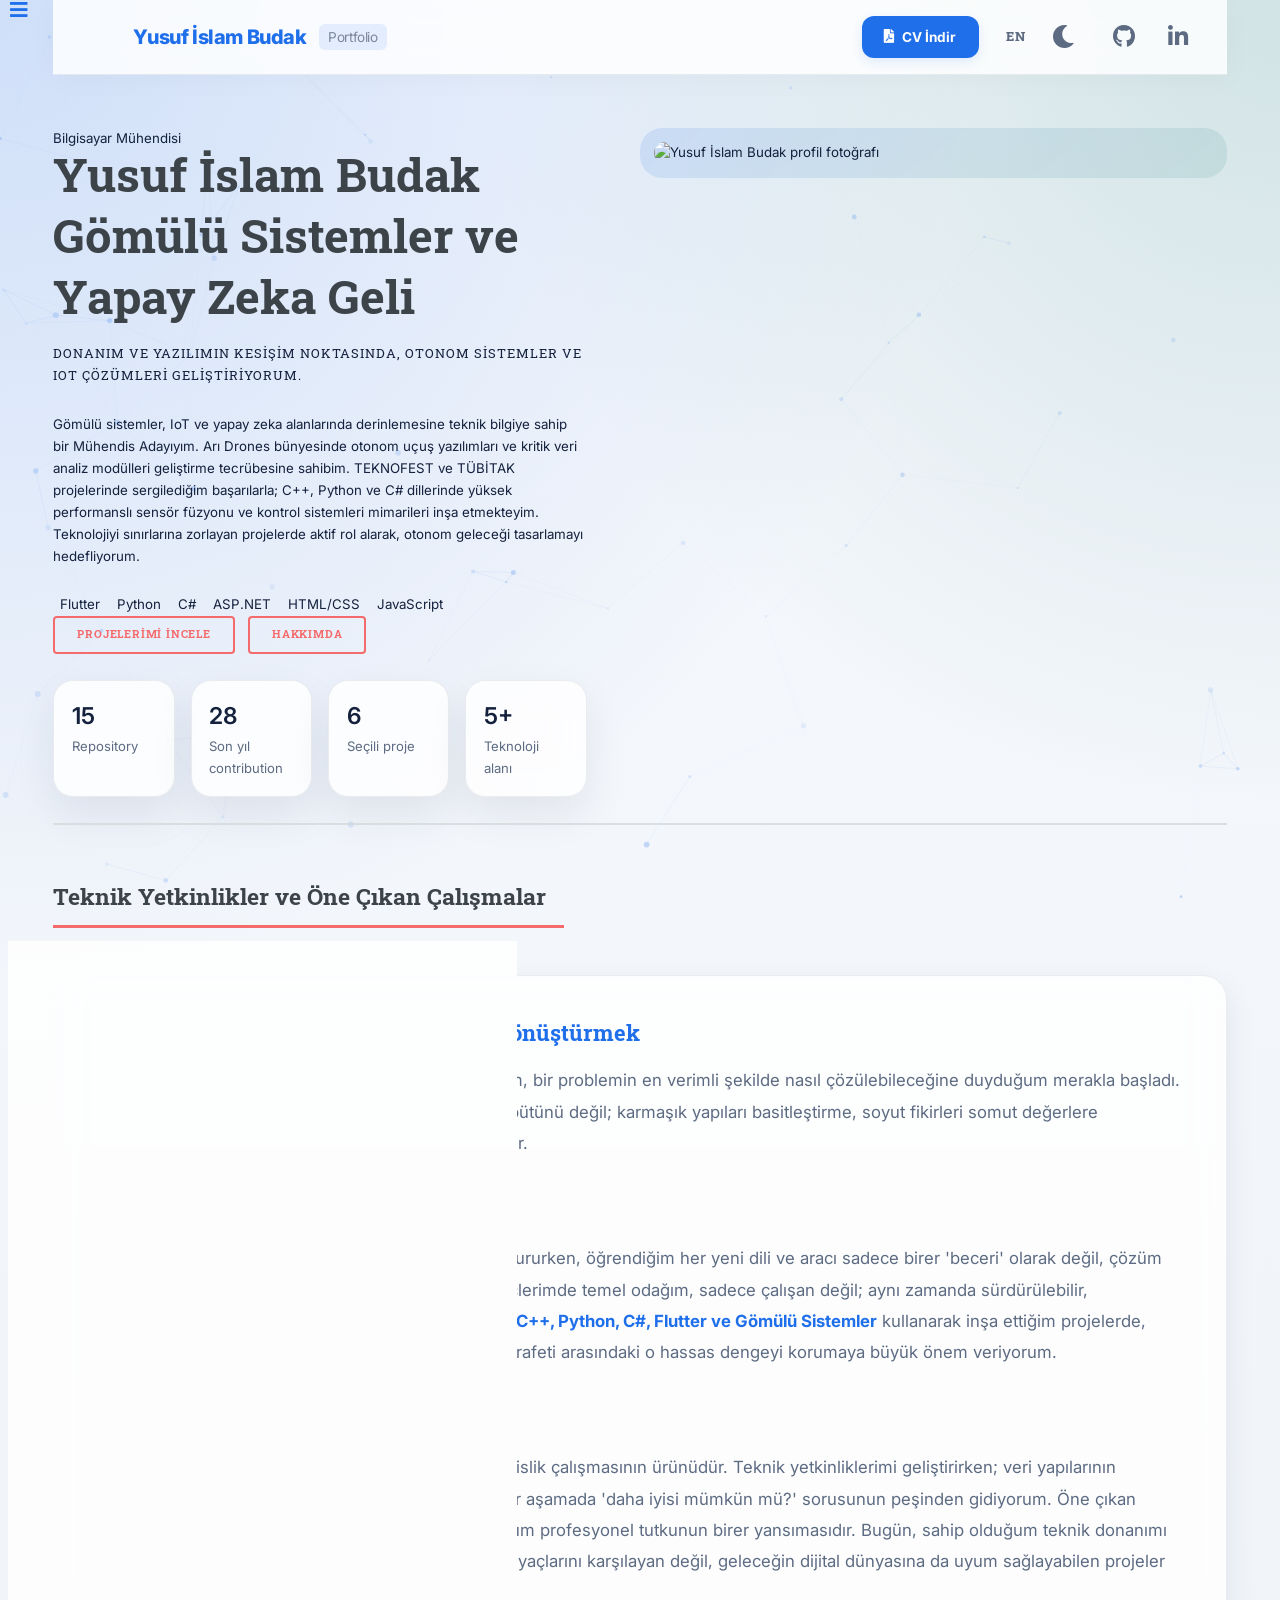
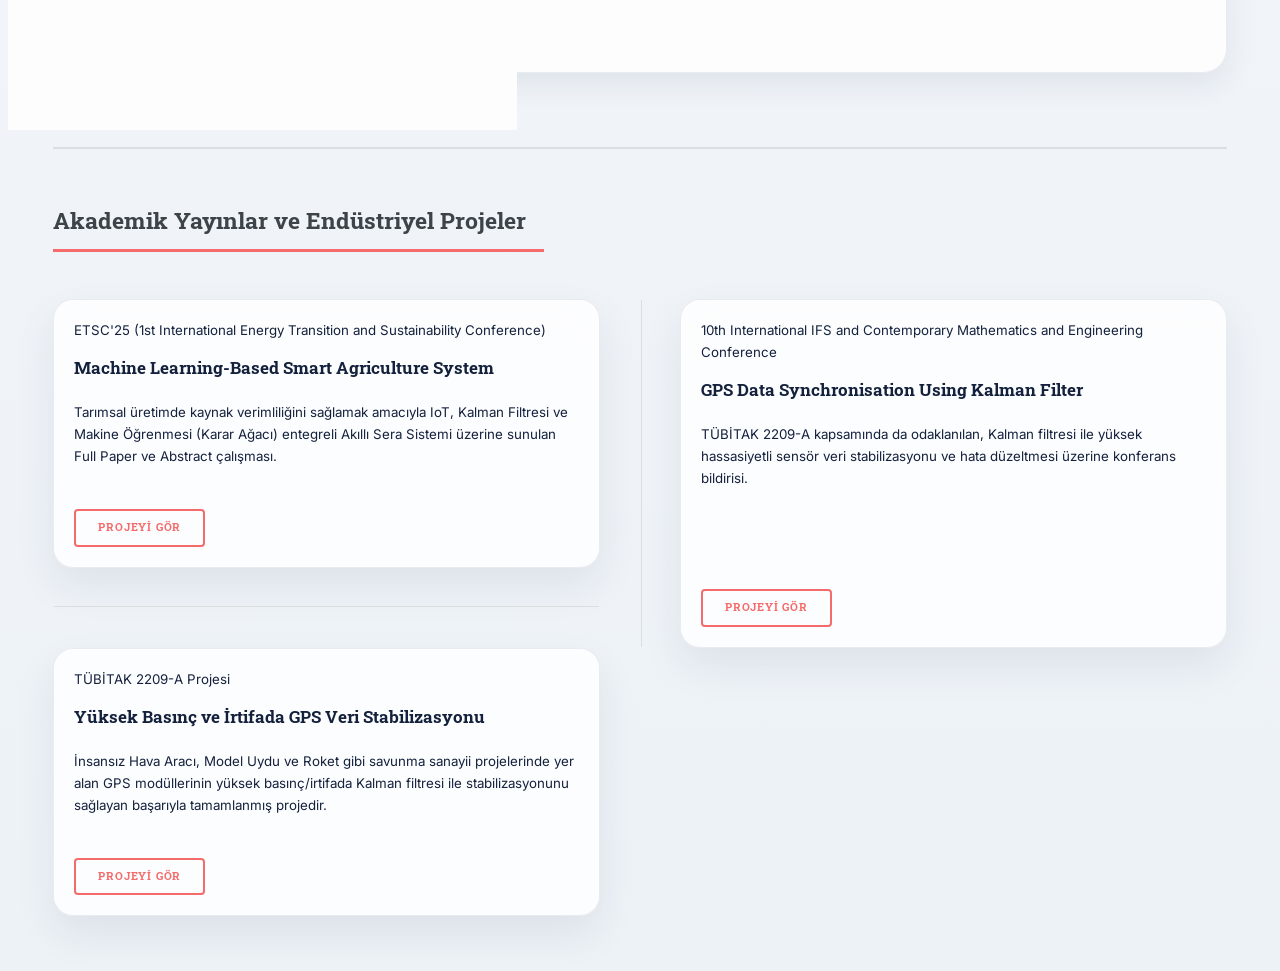
==== commit 001ef7ff: "feat: replace highlight grid with mission statement and add premium CSS theme support" ====
--- a/index.html
+++ b/index.html
@@ -218,7 +218,16 @@
 					<header class="major">
 						<h2 data-tr="Teknik Yetkinlikler ve Öne Çıkan Çalışmalar" data-en="Technical Competencies & Featured Studies">Teknik Yetkinlikler ve Öne Çıkan Çalışmalar</h2>
 					</header>
-					<div class="features" id="highlight-grid"></div>
+					<div class="mission-statement reveal">
+						<h3 data-tr="Teknolojiyi Çözüme, Merakı Geleceğe Dönüştürmek" data-en="Transforming Technology into Solutions, Curiosity into the Future">Teknolojiyi Çözüme, Merakı Geleceğe Dönüştürmek</h3>
+						<p data-tr="Dijital dünyanın sonsuz olasılıkları arasında yolculuğum, bir problemin en verimli şekilde nasıl çözülebileceğine duyduğum merakla başladı. Benim için yazılım, sadece satırlardan oluşan bir kod bütünü değil; karmaşık yapıları basitleştirme, soyut fikirleri somut değerlere dönüştürme ve her gün daha iyisini inşa etme sanatıdır." data-en="My journey through the infinite possibilities of the digital world began with curiosity about how a problem can be solved most efficiently. For me, software is not just a body of code consisting of lines; it is the art of simplifying complex structures, transforming abstract ideas into concrete values, and building better every day.">Dijital dünyanın sonsuz olasılıkları arasında yolculuğum, bir problemin en verimli şekilde nasıl çözülebileceğine duyduğum merakla başladı. Benim için yazılım, sadece satırlardan oluşan bir kod bütünü değil; karmaşık yapıları basitleştirme, soyut fikirleri somut değerlere dönüştürme ve her gün daha iyisini inşa etme sanatıdır.</p>
+						
+						<h3 data-tr="Teknik Derinlik ve Yaklaşımım" data-en="Technical Depth and My Approach">Teknik Derinlik ve Yaklaşımım</h3>
+						<p data-tr="Teknoloji dünyasının hızla değişen doğasına ayak uydururken, öğrendiğim her yeni dili ve aracı sadece birer 'beceri' olarak değil, çözüm setimin bir parçası olarak görüyorum. Geliştirme süreçlerimde temel odağım, sadece çalışan değil; aynı zamanda sürdürülebilir, ölçeklenebilir ve temiz (clean code) yapılar kurmaktır. <span class='highlight-text'>C++, Python, C#, Flutter ve Gömülü Sistemler</span> kullanarak inşa ettiğim projelerde, sistemin mimari sağlamlığı ile kullanıcı deneyiminin zarafeti arasındaki o hassas dengeyi korumaya büyük önem veriyorum." data-en="While keeping pace with the rapidly changing nature of the technology world, I see every new language and tool I learn not just as a 'skill', but as a part of my solution set. My main focus in my development processes is to build structures that are not only working but also sustainable, scalable, and clean (clean code). In projects I build using <span class='highlight-text'>C++, Python, C#, Flutter, and Embedded Systems</span>, I attach great importance to maintaining that delicate balance between the architectural robustness of the system and the elegance of the user experience.">Teknoloji dünyasının hızla değişen doğasına ayak uydururken, öğrendiğim her yeni dili ve aracı sadece birer 'beceri' olarak değil, çözüm setimin bir parçası olarak görüyorum. Geliştirme süreçlerimde temel odağım, sadece çalışan değil; aynı zamanda sürdürülebilir, ölçeklenebilir ve temiz (clean code) yapılar kurmaktır. <span class='highlight-text'>C++, Python, C#, Flutter ve Gömülü Sistemler</span> kullanarak inşa ettiğim projelerde, sistemin mimari sağlamlığı ile kullanıcı deneyiminin zarafeti arasındaki o hassas dengeyi korumaya büyük önem veriyorum.</p>
+						
+						<h3 data-tr="Neden Üretiyorum?" data-en="Why Do I Create?">Neden Üretiyorum?</h3>
+						<p data-tr="Her projem, bir öğrenme sürecinin ve titiz bir mühendislik çalışmasının ürünüdür. Teknik yetkinliklerimi geliştirirken; veri yapılarının mantığından, kullanıcı arayüzünün estetiğine kadar her aşamada 'daha iyisi mümkün mü?' sorusunun peşinden gidiyorum. Öne çıkan çalışmalarım, bu sorgulamanın ve teknolojiye duyduğum profesyonel tutkunun birer yansımasıdır. Bugün, sahip olduğum teknik donanımı yaratıcı bakış açımla birleştirerek; sadece bugünün ihtiyaçlarını karşılayan değil, geleceğin dijital dünyasına da uyum sağlayabilen projeler üretmeye devam ediyorum." data-en="Each of my projects is a product of a learning process and meticulous engineering work. While developing my technical skills, I pursue the question 'is a better one possible?' at every stage, from the logic of data structures to the aesthetics of the user interface. My prominent works are reflections of this questioning and the professional passion I have for technology. Today, by combining my technical equipment with my creative perspective; I continue to produce projects that not only meet today's needs but can also adapt to the digital world of the future.">Her projem, bir öğrenme sürecinin ve titiz bir mühendislik çalışmasının ürünüdür. Teknik yetkinliklerimi geliştirirken; veri yapılarının mantığından, kullanıcı arayüzünün estetiğine kadar her aşamada 'daha iyisi mümkün mü?' sorusunun peşinden gidiyorum. Öne çıkan çalışmalarım, bu sorgulamanın ve teknolojiye duyduğum profesyonel tutkunun birer yansımasıdır. Bugün, sahip olduğum teknik donanımı yaratıcı bakış açımla birleştirerek; sadece bugünün ihtiyaçlarını karşılayan değil, geleceğin dijital dünyasına da uyum sağlayabilen projeler üretmeye devam ediyorum.</p>
+					</div>
 				</section>
 
 				<!-- Section -->
@@ -349,24 +358,6 @@
 			if (statGrid && profile.stats) {
 				statGrid.innerHTML = profile.stats.map(function (stat) {
 					return `<article class="stat-card"><strong>${stat.value}</strong><span data-tr="${stat.label}" data-en="${stat.labelEn || stat.label}">${stat.label}</span></article>`;
-				}).join('');
-			}
-
-			const highlightGrid = document.getElementById('highlight-grid');
-			if (highlightGrid && profile.highlights) {
-				let hue = 210;
-				highlightGrid.innerHTML = profile.highlights.map(function (h) {
-					const hueVal = hue;
-					hue += 40;
-					return `
-					<article>
-						<span class="icon" style="color: hsl(${hueVal}, 80%, 55%); background: hsla(${hueVal}, 80%, 55%, 0.1);"><i class="fas fa-code"></i></span>
-						<div class="content">
-							<h3 data-tr="${h.title}" data-en="${h.titleEn || h.title}">${h.title}</h3>
-							<p data-tr="${h.description}" data-en="${h.descriptionEn || h.description}">${h.description}</p>
-							<a href="${h.url}" class="button small" target="_blank" rel="noopener noreferrer" data-tr="İncele" data-en="Review">İncele</a>
-						</div>
-					</article>`;
 				}).join('');
 			}
 
--- a/assets/css/premium.css
+++ b/assets/css/premium.css
@@ -44,9 +44,18 @@
     transition: background 0.4s ease, color 0.4s ease;
 }
 
-#header .logo strong { color: var(--accent); }
-#sidebar, #header { border-color: var(--border-color) !important; }
-#sidebar > .inner { border-right: none !important; }
+#header .logo strong {
+    color: var(--accent);
+}
+
+#sidebar,
+#header {
+    border-color: var(--border-color) !important;
+}
+
+#sidebar>.inner {
+    border-right: none !important;
+}
 
 /* Premium Header Styles */
 #header {
@@ -132,7 +141,7 @@
     filter: brightness(1.1);
 }
 
-#header .icons a.icon, 
+#header .icons a.icon,
 #header .icons button.icon,
 #header .icons button#lang-toggle {
     color: var(--text-soft) !important;
@@ -182,6 +191,7 @@
         height: 60px;
         padding: 0 0.75rem 0 3.5rem;
     }
+
     #header .logo {
         font-size: 1.05rem;
         white-space: nowrap;
@@ -190,20 +200,25 @@
         max-width: 180px;
         gap: 0.25rem;
     }
+
     #header .logo span {
         display: none;
     }
+
     .cv-button {
         padding: 0.4rem 0.65rem !important;
         font-size: 0.7rem !important;
         border-radius: 8px !important;
     }
+
     .cv-button span {
         display: none;
     }
+
     #header .icons {
         gap: 0.4rem;
     }
+
     /* Hide social icons on very small screens to prevent clutter, 
        as they are already available in the sidebar */
     @media screen and (max-width: 480px) {
@@ -350,3 +365,47 @@
     margin-bottom: 2rem;
     padding-bottom: 0.5rem;
 }
+
+/* Mission Statement Styles */
+.mission-statement {
+    background: var(--surface);
+    backdrop-filter: blur(14px);
+    border: 1px solid var(--border-color);
+    border-radius: 1.5rem;
+    padding: 2.5rem;
+    margin-bottom: 3rem;
+    box-shadow: 0 12px 30px var(--shadow-color);
+}
+
+.mission-statement h3 {
+    color: var(--accent);
+    font-size: 1.4rem;
+    margin-top: 2.2rem;
+    margin-bottom: 1rem;
+    font-weight: 700;
+}
+
+.mission-statement h3:first-child {
+    margin-top: 0;
+}
+
+.mission-statement p {
+    color: var(--text-soft);
+    line-height: 1.85;
+    margin-bottom: 1.5rem;
+    font-size: 1.05rem;
+}
+
+.mission-statement .highlight-text {
+    color: var(--accent);
+    font-weight: 700;
+}
+
+@media screen and (max-width: 736px) {
+    .mission-statement {
+        padding: 1.5rem;
+    }
+    .mission-statement h3 {
+        font-size: 1.25rem;
+    }
+}
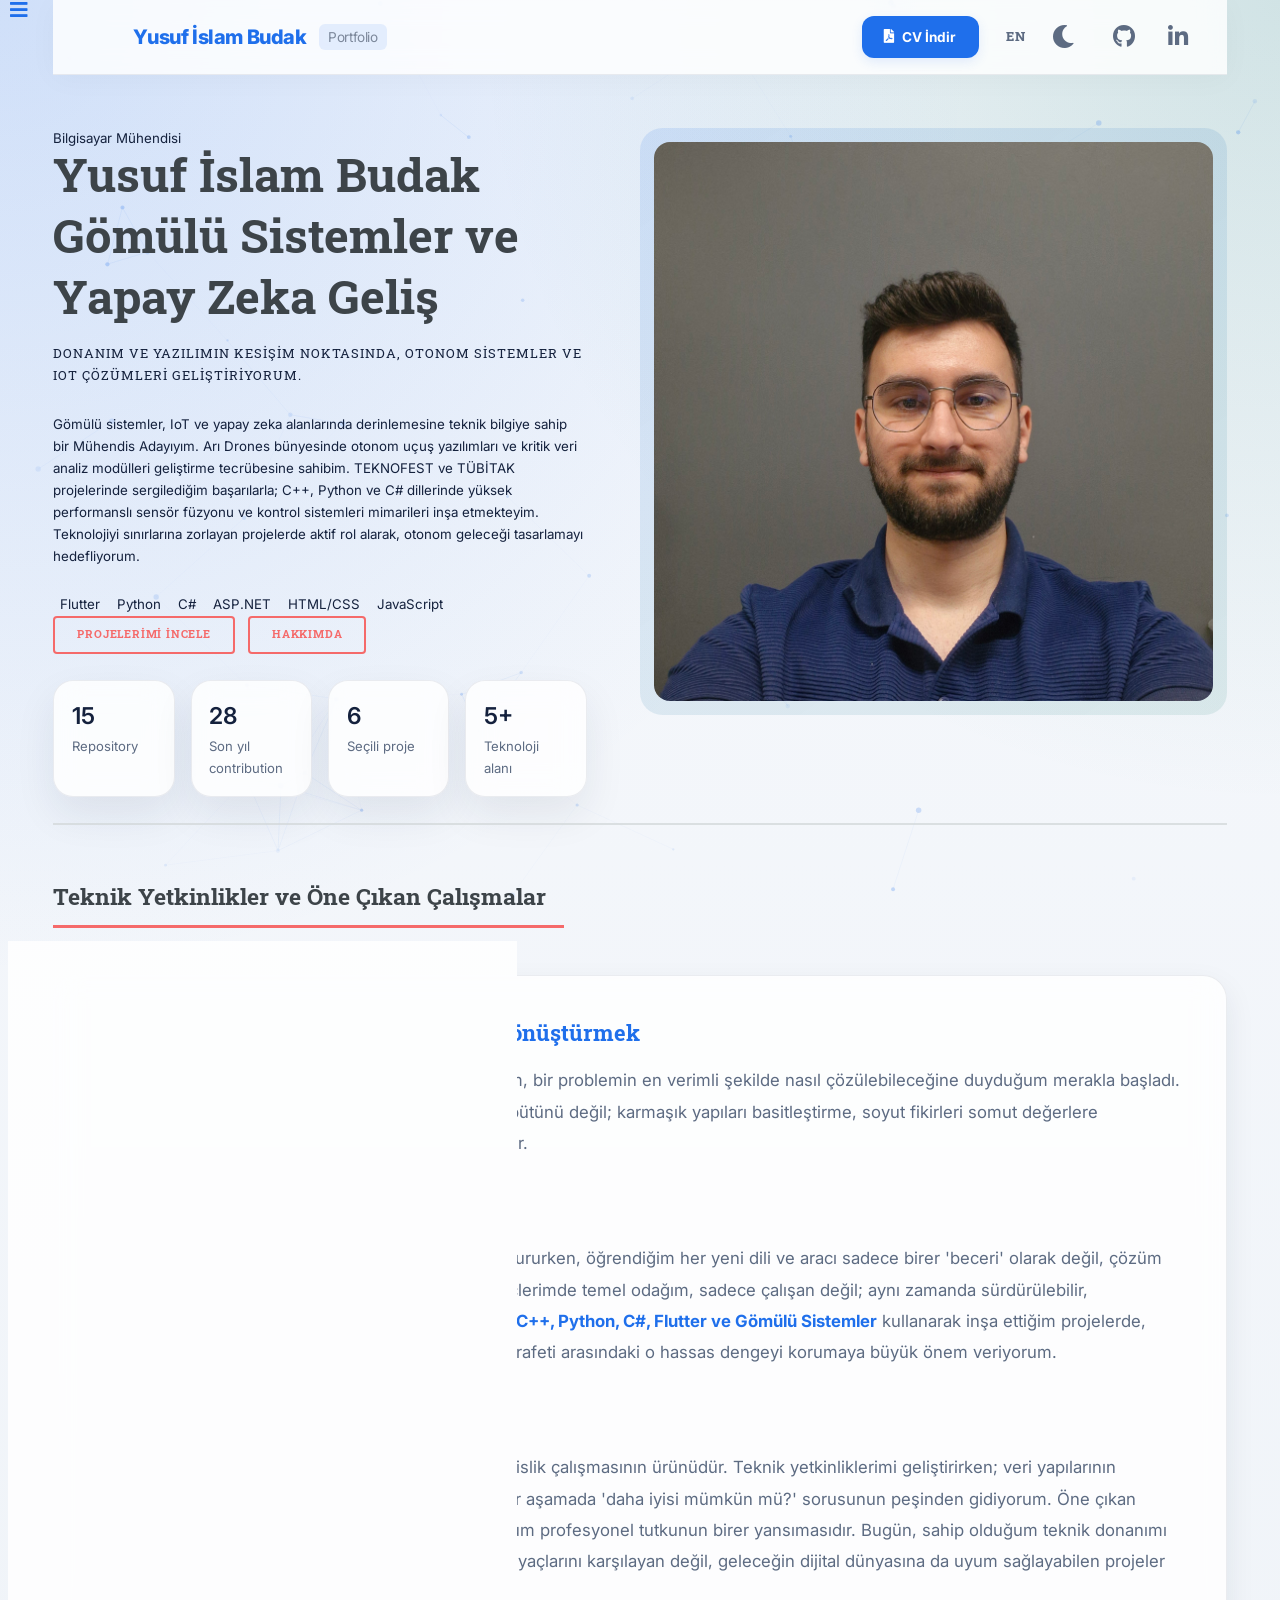
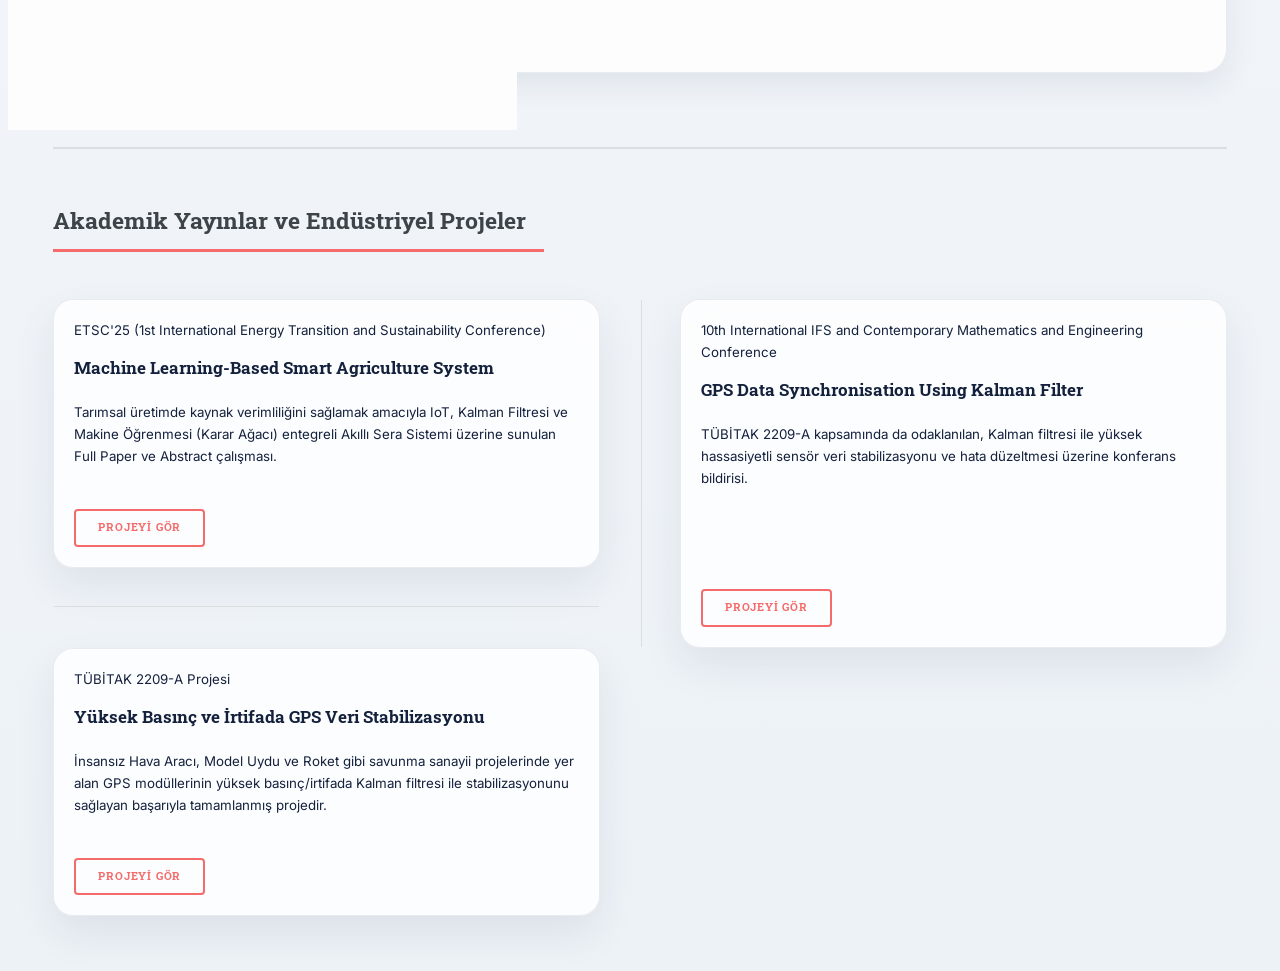
==== commit 7dd266db: "feat: update profile avatar to local image file" ====
--- a/index.html
+++ b/index.html
@@ -207,7 +207,7 @@
 					</div>
 					<span class="image object">
 						<div class="profile-frame">
-							<img id="profile-avatar" src="https://avatars.githubusercontent.com/u/149049403?v=4"
+							<img id="profile-avatar" src="images/PP.jpg"
 								alt="Yusuf İslam Budak profil fotoğrafı" loading="lazy" />
 						</div>
 					</span>
--- a/assets/css/premium.css
+++ b/assets/css/premium.css
@@ -408,4 +408,347 @@
     .mission-statement h3 {
         font-size: 1.25rem;
     }
+}
+
+/* ============================================
+   EXPANDABLE ACCORDION & GALLERY SYSTEM
+   ============================================ */
+
+/* Expandable Card Toggle Button */
+.expand-toggle {
+    display: flex;
+    align-items: center;
+    gap: 0.5rem;
+    margin-top: 0.75rem;
+    padding: 0.5rem 1rem;
+    background: var(--accent-soft);
+    color: var(--accent);
+    border: 1px solid transparent;
+    border-radius: 0.75rem;
+    font-size: 0.82rem;
+    font-weight: 700;
+    cursor: pointer;
+    transition: all 0.3s ease;
+    font-family: 'Inter', sans-serif;
+}
+
+.expand-toggle:hover {
+    background: var(--accent);
+    color: #fff;
+    transform: translateY(-1px);
+    box-shadow: 0 4px 12px var(--accent-soft);
+}
+
+.expand-toggle i {
+    transition: transform 0.4s cubic-bezier(0.4, 0, 0.2, 1);
+    font-size: 0.75rem;
+}
+
+.expand-toggle.active i {
+    transform: rotate(180deg);
+}
+
+/* Corner View Toggle */
+.expand-trigger {
+    position: absolute;
+    top: 1.25rem;
+    right: 1.25rem;
+    width: 32px;
+    height: 32px;
+    border-radius: 50%;
+    background: var(--accent-soft);
+    border: 1px solid var(--border-color);
+    display: flex;
+    align-items: center;
+    justify-content: center;
+    color: var(--accent);
+    cursor: pointer;
+    transition: all 0.3s cubic-bezier(0.4, 0, 0.2, 1);
+    z-index: 5;
+    padding: 0;
+}
+
+.expand-trigger:hover {
+    background: var(--accent);
+    color: #fff;
+    transform: scale(1.1);
+    box-shadow: 0 4px 12px var(--accent-soft);
+}
+
+.expand-trigger i {
+    transition: transform 0.4s ease;
+    font-size: 0.85rem;
+}
+
+.expand-trigger.active i {
+    transform: rotate(180deg);
+}
+
+/* Expandable Content Area */
+.expandable-content {
+    max-height: 0;
+    overflow: hidden;
+    opacity: 0;
+    transition: max-height 0.6s cubic-bezier(0.4, 0, 0.2, 1),
+                opacity 0.4s ease 0.1s,
+                padding 0.4s ease;
+    padding: 0;
+}
+
+.expandable-content.open {
+    max-height: 1200px;
+    opacity: 1;
+    padding-top: 1.25rem;
+}
+
+/* Photo Gallery Grid */
+.photo-gallery {
+    display: grid;
+    grid-template-columns: repeat(auto-fill, minmax(180px, 1fr));
+    gap: 0.85rem;
+    margin-top: 0.75rem;
+}
+
+.photo-gallery .gallery-item {
+    position: relative;
+    border-radius: 1rem;
+    overflow: hidden;
+    cursor: pointer;
+    aspect-ratio: 4/3;
+    border: 2px solid transparent;
+    transition: all 0.35s cubic-bezier(0.4, 0, 0.2, 1);
+    box-shadow: 0 6px 18px var(--shadow-color);
+}
+
+.photo-gallery .gallery-item:hover {
+    transform: translateY(-4px) scale(1.03);
+    border-color: var(--accent);
+    box-shadow: 0 12px 28px var(--shadow-color);
+}
+
+.photo-gallery .gallery-item img {
+    width: 100%;
+    height: 100%;
+    object-fit: cover;
+    transition: transform 0.5s ease;
+}
+
+.photo-gallery .gallery-item:hover img {
+    transform: scale(1.08);
+}
+
+.photo-gallery .gallery-caption {
+    position: absolute;
+    bottom: 0;
+    left: 0;
+    right: 0;
+    padding: 2.5rem 0.85rem 0.75rem;
+    background: linear-gradient(to top, rgba(0,0,0,0.8) 0%, rgba(0,0,0,0) 100%);
+    color: #fff;
+    font-size: 0.72rem;
+    font-weight: 600;
+    line-height: 1.35;
+    opacity: 0;
+    transform: translateY(6px);
+    transition: all 0.3s ease;
+}
+
+.photo-gallery .gallery-item:hover .gallery-caption {
+    opacity: 1;
+    transform: translateY(0);
+}
+
+/* Gallery Section Heading */
+.gallery-heading {
+    display: flex;
+    align-items: center;
+    gap: 0.6rem;
+    font-size: 0.9rem;
+    font-weight: 700;
+    color: var(--accent);
+    margin-bottom: 0.5rem;
+}
+
+.gallery-heading i {
+    font-size: 0.85rem;
+    opacity: 0.8;
+}
+
+/* Lightbox Overlay */
+.lightbox-overlay {
+    position: fixed;
+    top: 0;
+    left: 0;
+    width: 100%;
+    height: 100%;
+    background: rgba(0, 0, 0, 0.92);
+    backdrop-filter: blur(20px);
+    -webkit-backdrop-filter: blur(20px);
+    z-index: 99999;
+    display: none;
+    align-items: center;
+    justify-content: center;
+    flex-direction: column;
+    animation: lightboxFadeIn 0.3s ease;
+    cursor: zoom-out;
+}
+
+.lightbox-overlay.active {
+    display: flex;
+}
+
+@keyframes lightboxFadeIn {
+    from { opacity: 0; }
+    to { opacity: 1; }
+}
+
+.lightbox-overlay img {
+    max-width: 90vw;
+    max-height: 80vh;
+    border-radius: 1rem;
+    box-shadow: 0 24px 64px rgba(0, 0, 0, 0.5);
+    object-fit: contain;
+    animation: lightboxZoomIn 0.35s cubic-bezier(0.4, 0, 0.2, 1);
+}
+
+@keyframes lightboxZoomIn {
+    from { transform: scale(0.85); opacity: 0; }
+    to { transform: scale(1); opacity: 1; }
+}
+
+.lightbox-caption {
+    color: rgba(255, 255, 255, 0.85);
+    font-size: 0.95rem;
+    font-weight: 500;
+    margin-top: 1.25rem;
+    max-width: 600px;
+    text-align: center;
+    line-height: 1.55;
+    padding: 0 1rem;
+}
+
+.lightbox-close {
+    position: absolute;
+    top: 1.5rem;
+    right: 2rem;
+    background: rgba(255, 255, 255, 0.12);
+    border: 1px solid rgba(255, 255, 255, 0.2);
+    color: #fff;
+    font-size: 1.5rem;
+    width: 48px;
+    height: 48px;
+    border-radius: 50%;
+    display: flex;
+    align-items: center;
+    justify-content: center;
+    cursor: pointer;
+    transition: all 0.25s ease;
+}
+
+.lightbox-close:hover {
+    background: rgba(255, 255, 255, 0.25);
+    transform: rotate(90deg) scale(1.1);
+}
+
+.lightbox-nav {
+    position: absolute;
+    top: 50%;
+    transform: translateY(-50%);
+    background: rgba(255, 255, 255, 0.1);
+    border: 1px solid rgba(255, 255, 255, 0.15);
+    color: #fff;
+    font-size: 1.5rem;
+    width: 52px;
+    height: 52px;
+    border-radius: 50%;
+    display: flex;
+    align-items: center;
+    justify-content: center;
+    cursor: pointer;
+    transition: all 0.25s ease;
+}
+
+.lightbox-nav:hover {
+    background: rgba(255, 255, 255, 0.25);
+}
+
+.lightbox-nav.prev { left: 2rem; }
+.lightbox-nav.next { right: 2rem; }
+
+/* Responsive Gallery */
+@media (max-width: 736px) {
+    .photo-gallery {
+        grid-template-columns: repeat(2, 1fr);
+        gap: 0.6rem;
+    }
+    .photo-gallery .gallery-caption {
+        opacity: 1;
+        transform: translateY(0);
+        font-size: 0.65rem;
+        padding: 1.5rem 0.5rem 0.5rem;
+    }
+    .lightbox-nav { display: none; }
+    .lightbox-close {
+        top: 1rem;
+        right: 1rem;
+        width: 40px;
+        height: 40px;
+        font-size: 1.2rem;
+    }
+}
+
+/* Modern Table Styles (used in teknofest) */
+.modern-table-wrapper {
+    overflow-x: auto;
+    border-radius: 1rem;
+    margin-bottom: 2rem;
+    border: 1px solid var(--border-color);
+    box-shadow: 0 8px 24px var(--shadow-color);
+}
+
+.modern-table {
+    width: 100%;
+    border-collapse: collapse;
+    background: var(--surface);
+}
+
+.modern-table thead {
+    background: var(--accent-soft);
+}
+
+.modern-table th {
+    padding: 1rem 1.25rem;
+    font-size: 0.82rem;
+    font-weight: 700;
+    text-transform: uppercase;
+    letter-spacing: 0.05em;
+    color: var(--accent);
+    text-align: left;
+    border-bottom: 2px solid var(--border-color);
+}
+
+.modern-table td {
+    padding: 1rem 1.25rem;
+    font-size: 0.92rem;
+    color: var(--text-soft);
+    border-bottom: 1px solid var(--border-color);
+    vertical-align: top;
+}
+
+.modern-table tbody tr:hover {
+    background: var(--accent-soft);
+}
+
+.role-badge {
+    display: inline-block;
+    padding: 0.3rem 0.75rem;
+    border-radius: 999px;
+    background: rgba(15, 118, 110, 0.1);
+    color: var(--accent-2);
+    font-size: 0.78rem;
+    font-weight: 700;
+}
+
+[data-theme="dark"] .role-badge {
+    background: rgba(45, 212, 191, 0.15);
 }
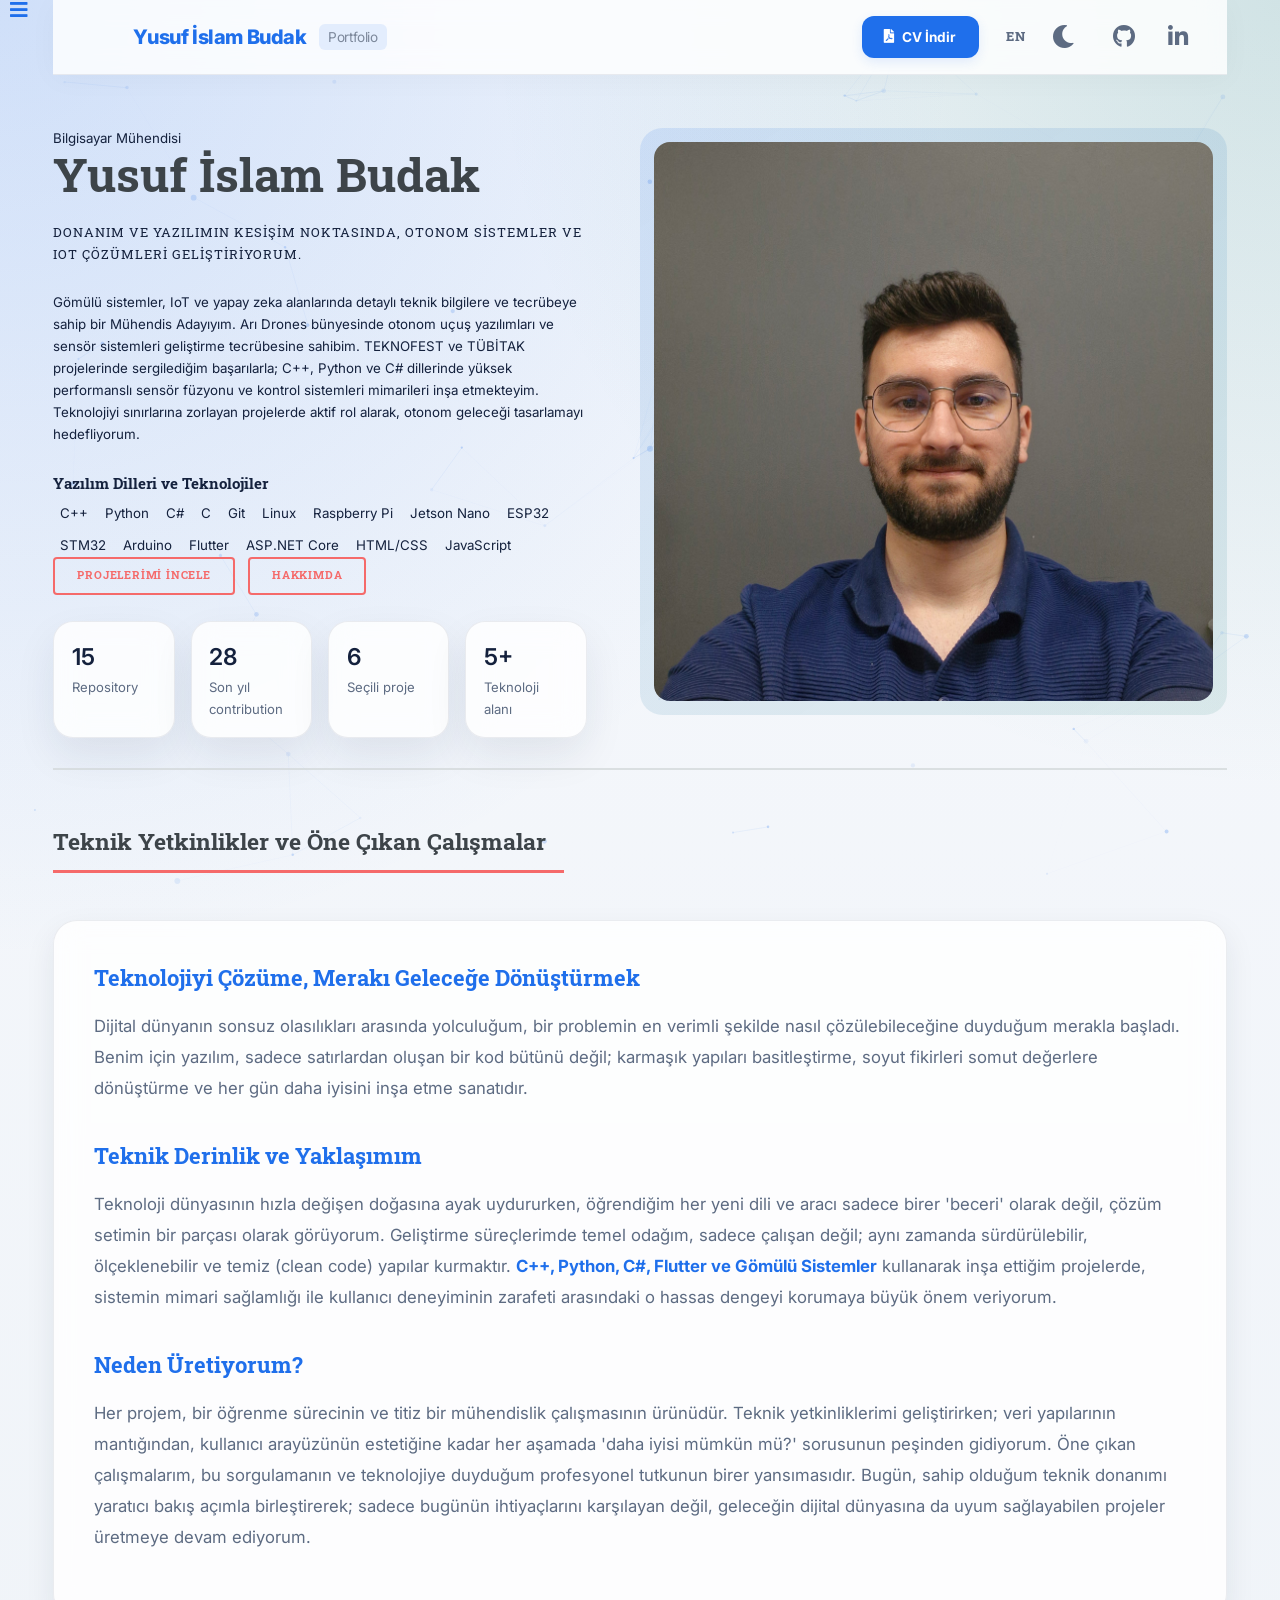
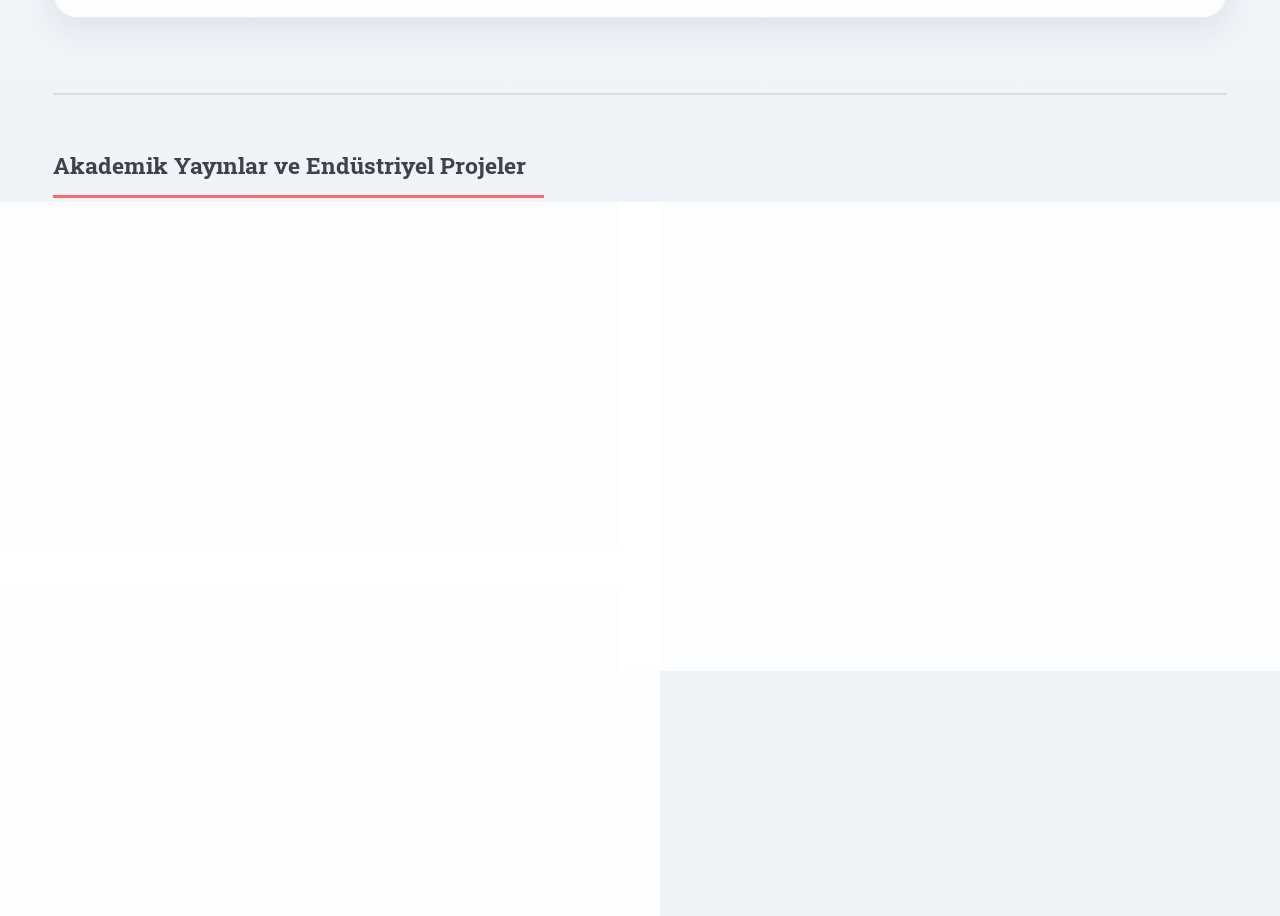
==== commit 97be9c75: "feat: enhance skill UI with hover effects and styling, expand skill list display, and refine profess" ====
--- a/index.html
+++ b/index.html
@@ -52,10 +52,28 @@
 			padding: 0.4rem 0.8rem;
 			border-radius: 999px;
 			background: var(--accent-soft);
+			border: 1.5px solid #4a5568;
 			color: var(--accent-2);
 			font-size: 0.78rem;
 			font-weight: 700;
 			letter-spacing: 0.02em;
+			transition: all 0.25s cubic-bezier(0.4, 0, 0.2, 1);
+		}
+
+		/* Koyu temada çerçevelerin her zaman görünür kalması için */
+		[data-theme="dark"] .hero-pill,
+		[data-theme="dark"] .skill-tag,
+		[data-theme="dark"] .project-tag,
+		[data-theme="dark"] .note-chip {
+			border-color: rgba(255, 255, 255, 0.2) !important;
+		}
+
+		.skill-tag:hover {
+			transform: translateY(-2.5px) scale(1.03);
+			border-color: var(--accent) !important;
+			color: var(--accent);
+			background: rgba(31, 111, 235, 0.06);
+			box-shadow: 0 6px 12px var(--shadow-color);
 		}
 
 		.banner-meta,
@@ -198,6 +216,7 @@
 							<p id="hero-intro">Gömülü sistemler, yazılım geliştirme ve yapay zeka alanlarında çalışmalar.</p>
 						</header>
 						<p id="hero-bio">IoT, otonom sistemler ve gömülü AI üzerine odaklanan bir mühendis adayıyım.</p>
+						<h4 style="margin: 1.5rem 0 0.5rem 0; color: var(--text-strong);" data-tr="Yazılım Dilleri ve Teknolojiler" data-en="Programming Languages & Technologies">Yazılım Dilleri ve Teknolojiler</h4>
 						<ul class="banner-meta" id="hero-tags"></ul>
 						<ul class="actions">
 							<li><a href="projeler.html" class="button big" data-tr="Projelerimi İncele" data-en="View My Projects">Projelerimi İncele</a></li>
@@ -349,7 +368,7 @@
 
 			const heroTags = document.getElementById('hero-tags');
 			if (heroTags) {
-				heroTags.innerHTML = profile.skills.slice(0, 6).map(function (skill) {
+				heroTags.innerHTML = profile.skills.map(function (skill) {
 					return '<li><span class="skill-tag">' + skill + '</span></li>';
 				}).join('');
 			}
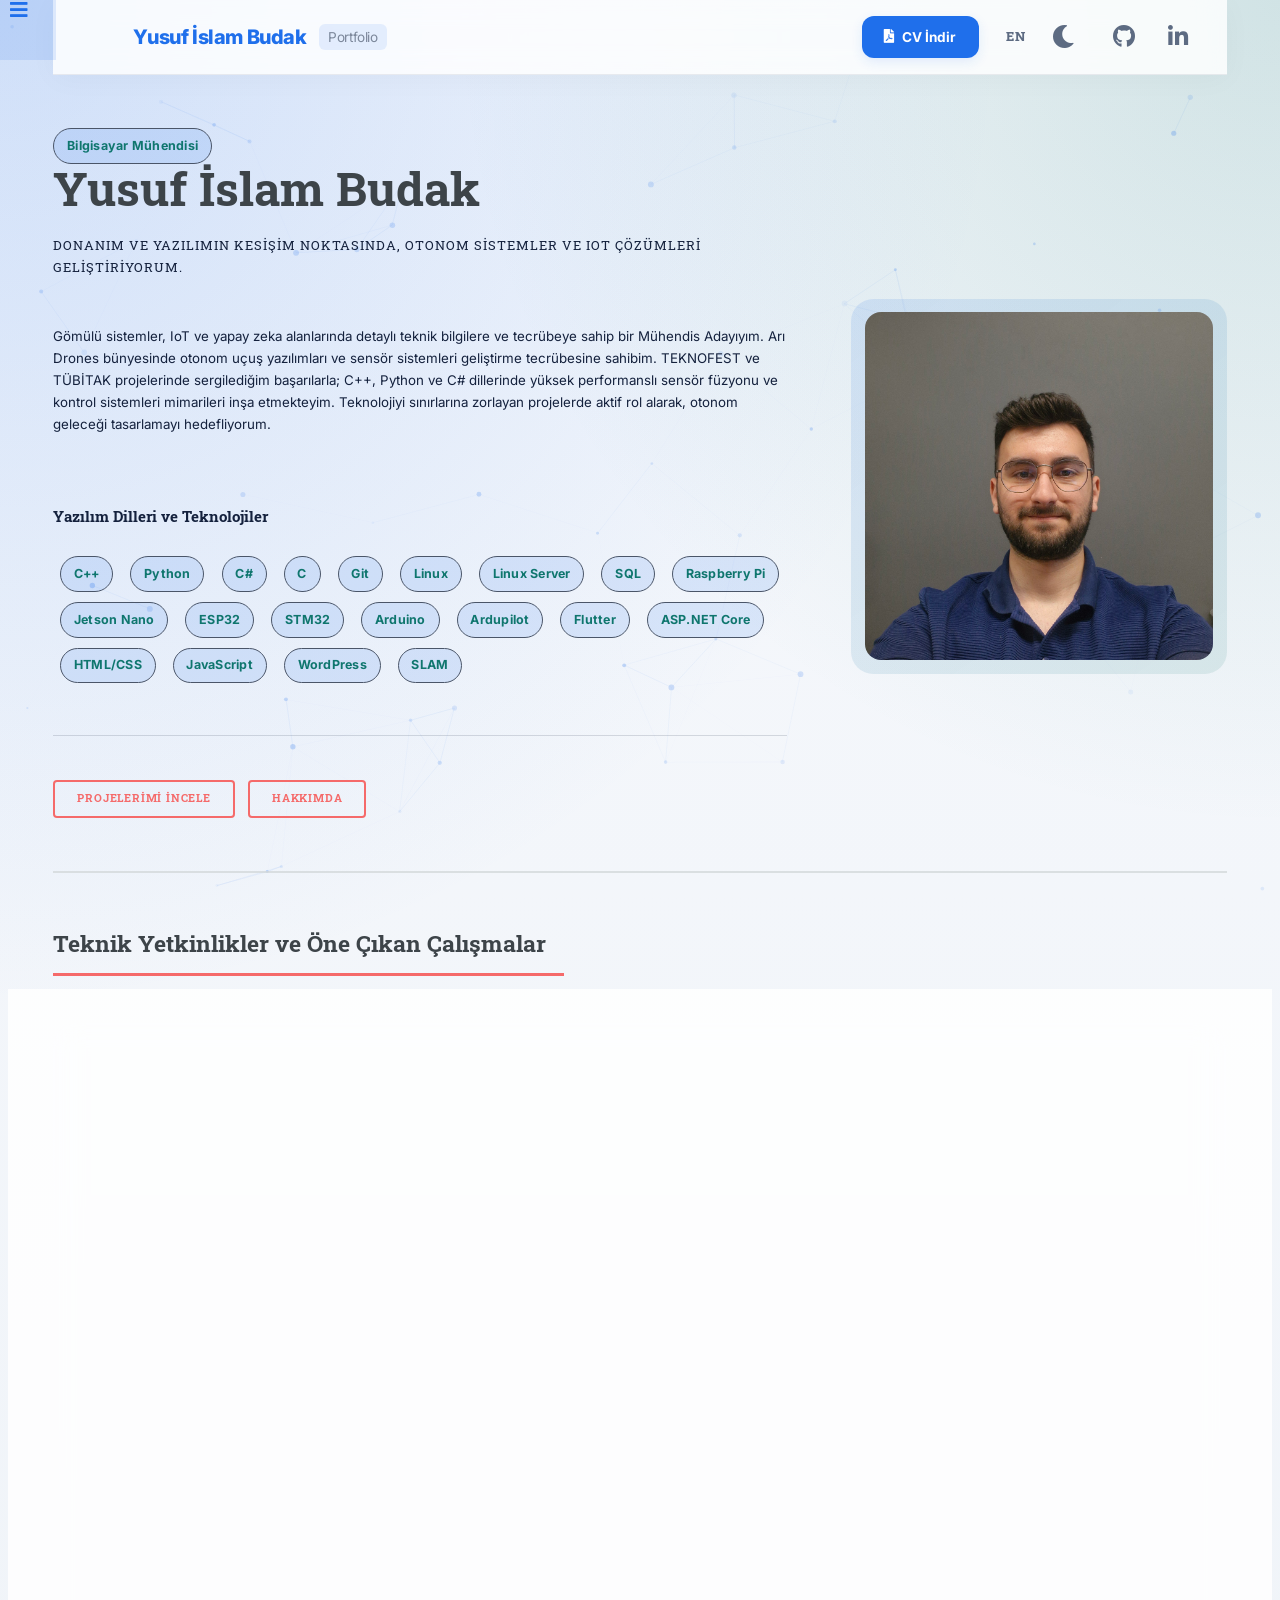
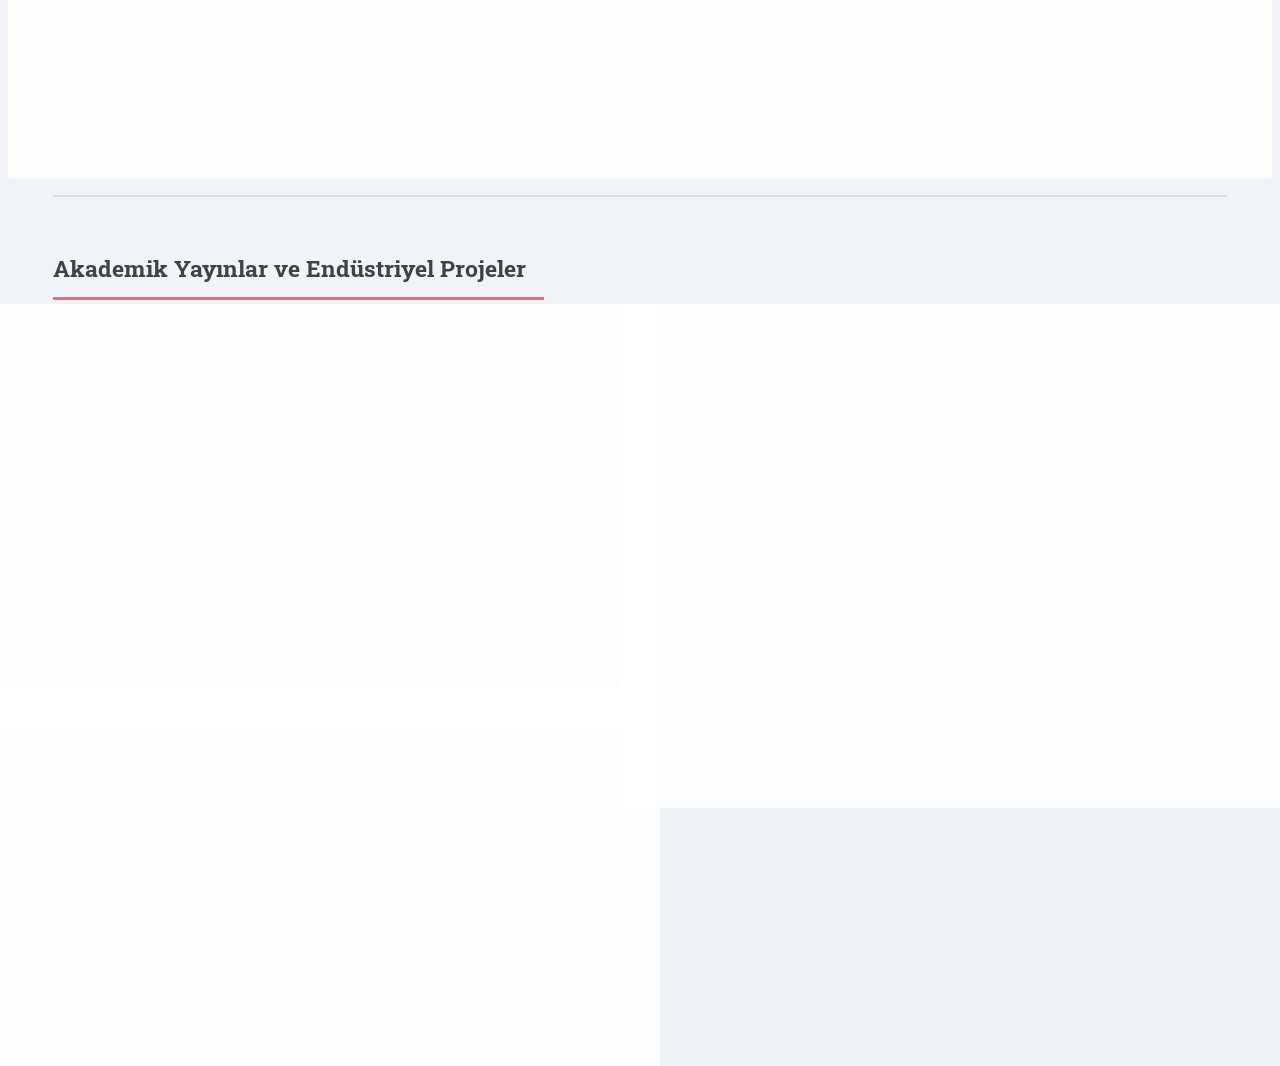
==== commit 6753f686: "refactor: remove statistics section and update layout for responsive banner display" ====
--- a/index.html
+++ b/index.html
@@ -36,10 +36,49 @@
 	<style>
 		#header .logo strong { color: var(--accent); }
 
-		/* Page Specific Banner Styles */
+		/* Page Specific Banner Styles & Layout Enhancements */
+		#banner .content {
 			display: flex;
 			flex-direction: column;
 			gap: 1.25rem;
+		}
+
+		@media screen and (min-width: 1280px) {
+			#banner {
+				display: flex;
+				align-items: center;
+				justify-content: space-between;
+				gap: 4rem;
+			}
+			#banner .content {
+				width: 68% !important;
+				flex: 1;
+			}
+			#banner .image {
+				width: 32% !important;
+				max-width: 400px;
+				margin: 0 !important;
+				flex-shrink: 0;
+			}
+		}
+
+		@media screen and (min-width: 736px) and (max-width: 1279px) {
+			#banner {
+				display: flex;
+				align-items: center;
+				justify-content: space-between;
+				gap: 2.5rem;
+			}
+			#banner .content {
+				width: 60% !important;
+				flex: 1;
+			}
+			#banner .image {
+				width: 40% !important;
+				max-width: 320px;
+				margin: 0 !important;
+				flex-shrink: 0;
+			}
 		}
 
 		.hero-pill,
@@ -76,6 +115,18 @@
 			box-shadow: 0 6px 12px var(--shadow-color);
 		}
 
+		.hero-divider {
+			width: 100%;
+			height: 1px;
+			background: rgba(20, 33, 61, 0.15);
+			margin: 2rem 0 1.5rem 0;
+			border: none;
+		}
+
+		[data-theme="dark"] .hero-divider {
+			background: rgba(255, 255, 255, 0.2);
+		}
+
 		.banner-meta,
 		.skill-list,
 		.note-list {
@@ -87,13 +138,7 @@
 			list-style: none;
 		}
 
-		.stat-grid {
-			display: grid;
-			grid-template-columns: repeat(4, minmax(0, 1fr));
-			gap: 1rem;
-		}
-
-		.stat-card,
+
 		.focus-card,
 		.project-card,
 		.profile-card {
@@ -105,7 +150,6 @@
 			transition: transform 0.3s cubic-bezier(0.4, 0, 0.2, 1), box-shadow 0.3s cubic-bezier(0.4, 0, 0.2, 1), background-color 0.4s ease, border-color 0.4s ease;
 		}
 
-		.stat-card:hover,
 		.focus-card:hover,
 		.project-card:hover,
 		.profile-card:hover,
@@ -114,9 +158,6 @@
 			box-shadow: 0 24px 48px var(--shadow-color);
 		}
 
-		.stat-card { padding: 1rem 1.1rem; }
-		.stat-card strong { display: block; font-size: 1.45rem; color: var(--text-strong); }
-		.stat-card span { font-size: 0.82rem; color: var(--text-soft); }
 
 		.feature-grid,
 		.project-grid,
@@ -165,13 +206,13 @@
 		.sidebar-links a { color: var(--text-strong); font-weight: 700; }
 
 		@media (max-width: 980px) {
-			.stat-grid, .feature-grid, .project-grid, .focus-grid {
+			.feature-grid, .project-grid, .focus-grid {
 				grid-template-columns: repeat(2, minmax(0, 1fr));
 			}
 		}
 
 		@media (max-width: 736px) {
-			.stat-grid, .feature-grid, .project-grid, .focus-grid {
+			.feature-grid, .project-grid, .focus-grid {
 				grid-template-columns: 1fr;
 			}
 			#banner .content { gap: 1rem; }
@@ -218,11 +259,11 @@
 						<p id="hero-bio">IoT, otonom sistemler ve gömülü AI üzerine odaklanan bir mühendis adayıyım.</p>
 						<h4 style="margin: 1.5rem 0 0.5rem 0; color: var(--text-strong);" data-tr="Yazılım Dilleri ve Teknolojiler" data-en="Programming Languages & Technologies">Yazılım Dilleri ve Teknolojiler</h4>
 						<ul class="banner-meta" id="hero-tags"></ul>
+						<div class="hero-divider"></div>
 						<ul class="actions">
 							<li><a href="projeler.html" class="button big" data-tr="Projelerimi İncele" data-en="View My Projects">Projelerimi İncele</a></li>
 							<li><a href="#about" class="button" data-tr="Hakkımda" data-en="About Me">Hakkımda</a></li>
 						</ul>
-						<div class="stat-grid" id="stat-grid"></div>
 					</div>
 					<span class="image object">
 						<div class="profile-frame">
@@ -370,13 +411,6 @@
 			if (heroTags) {
 				heroTags.innerHTML = profile.skills.map(function (skill) {
 					return '<li><span class="skill-tag">' + skill + '</span></li>';
-				}).join('');
-			}
-
-			const statGrid = document.getElementById('stat-grid');
-			if (statGrid && profile.stats) {
-				statGrid.innerHTML = profile.stats.map(function (stat) {
-					return `<article class="stat-card"><strong>${stat.value}</strong><span data-tr="${stat.label}" data-en="${stat.labelEn || stat.label}">${stat.label}</span></article>`;
 				}).join('');
 			}
 
@@ -480,9 +514,9 @@
 			}, { root: null, rootMargin: '0px', threshold: 0.1 });
 
 			document.addEventListener('DOMContentLoaded', function () {
-				document.querySelectorAll('section, .stat-card, .project-card, .feature-grid article, .focus-card').forEach(function (el, idx) {
+				document.querySelectorAll('section, .project-card, .feature-grid article, .focus-card').forEach(function (el, idx) {
 					el.classList.add('reveal');
-					if (el.classList.contains('stat-card') || el.classList.contains('project-card')) {
+					if (el.classList.contains('project-card')) {
 						el.style.transitionDelay = (idx % 4) * 0.1 + 's';
 					}
 					obs.observe(el);
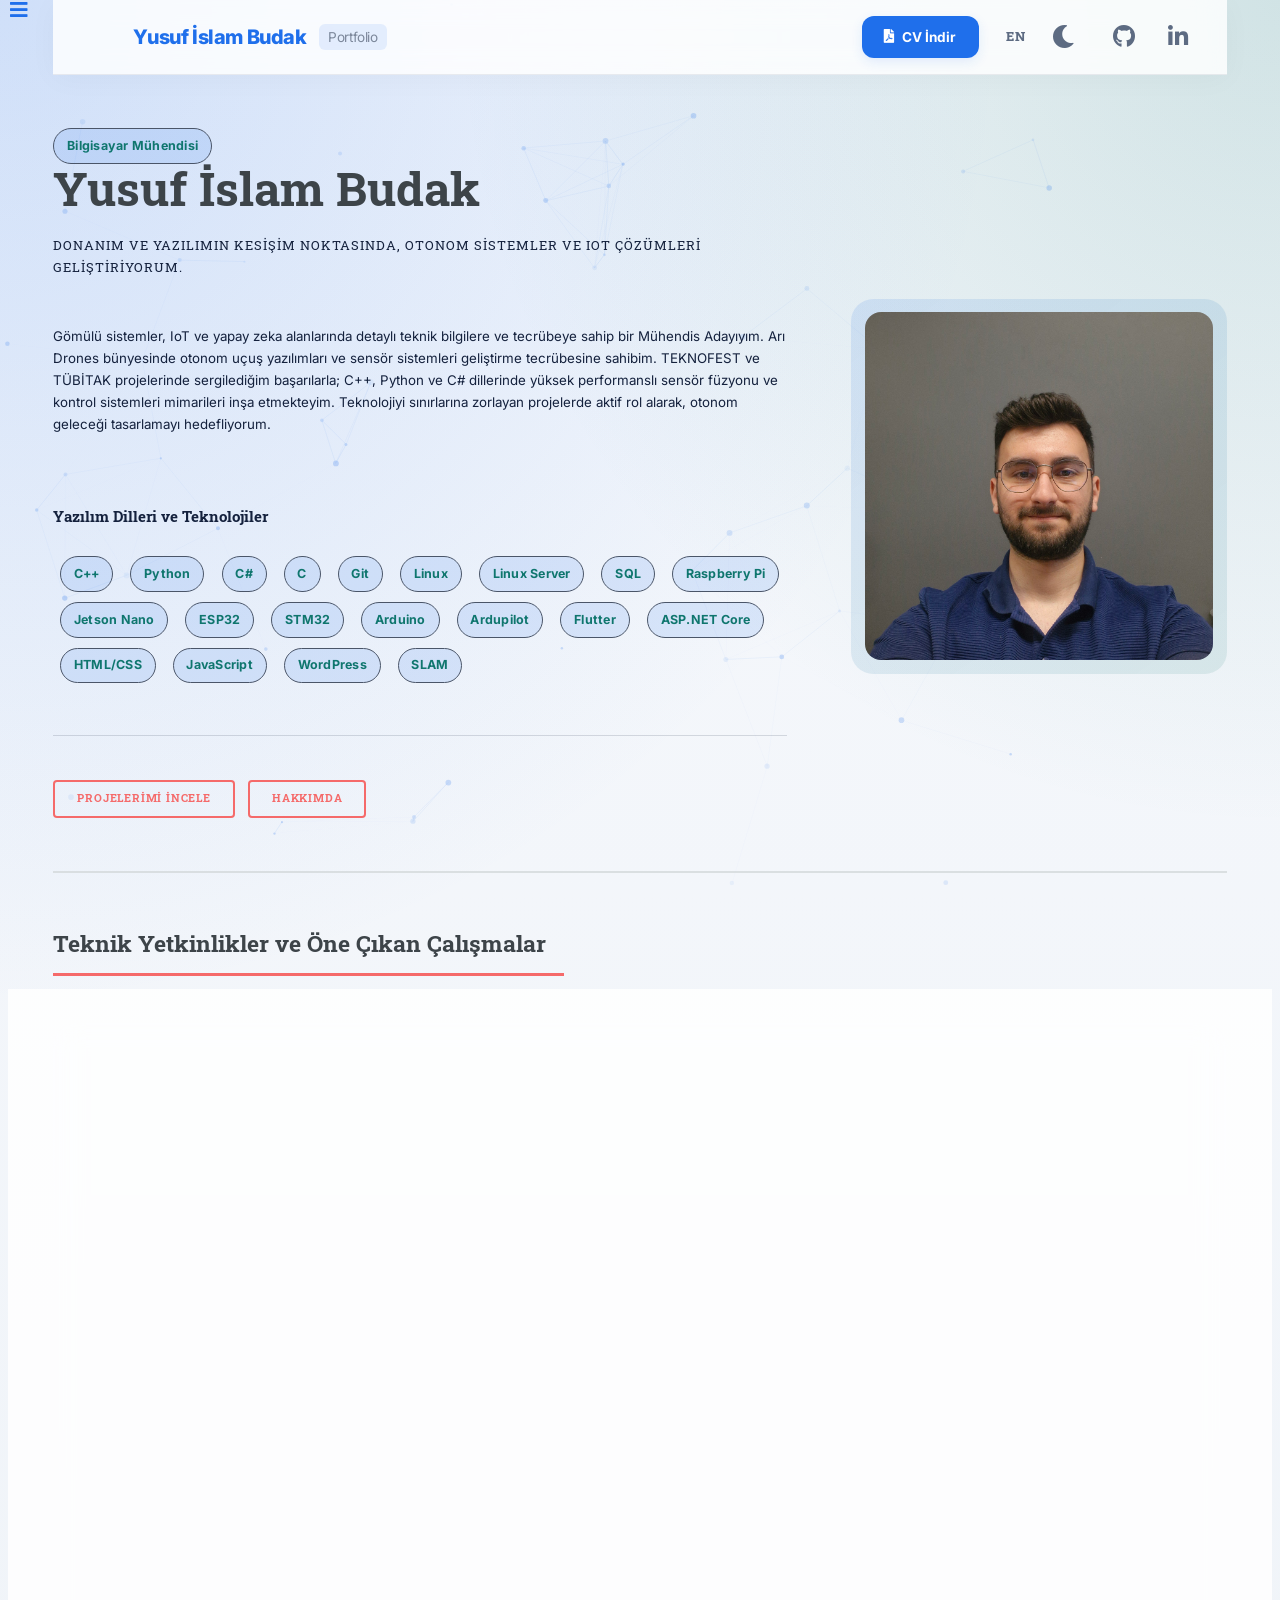
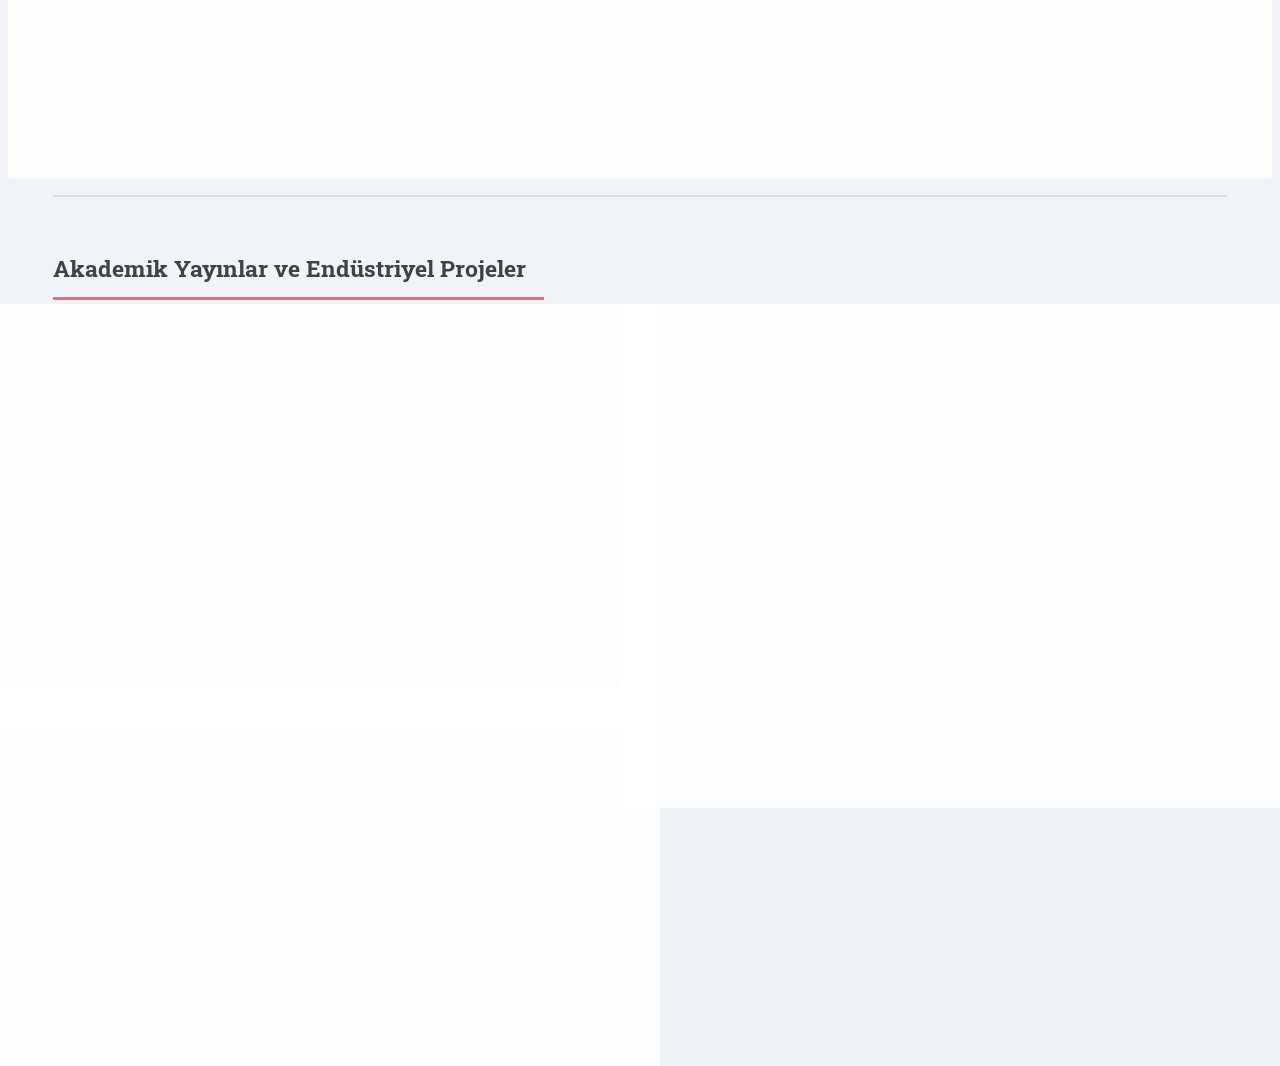
==== commit 7969fffb: "feat: add References page with dynamic data and update sidebar navigation across all pages" ====
--- a/index.html
+++ b/index.html
@@ -325,6 +325,7 @@
 						<li><a href="certificates.html"><i class="fas fa-certificate"></i> <span data-tr="Sertifikalar ve Belgeler" data-en="Certificates">Sertifikalar ve Belgeler</span></a></li>
 						<li><a href="articles.html"><i class="fas fa-file-alt"></i> <span data-tr="Makaleler ve Yayınlar" data-en="Publications">Makaleler ve Yayınlar</span></a></li>
 						<li><a href="teknofest.html"><i class="fas fa-rocket"></i> <span data-tr="TEKNOFEST" data-en="TEKNOFEST">TEKNOFEST</span></a></li>
+						<li><a href="referanslar.html"><i class="fas fa-user-tie"></i> <span data-tr="Referanslar" data-en="References">Referanslar</span></a></li>
 					</ul>
 				</nav>
 
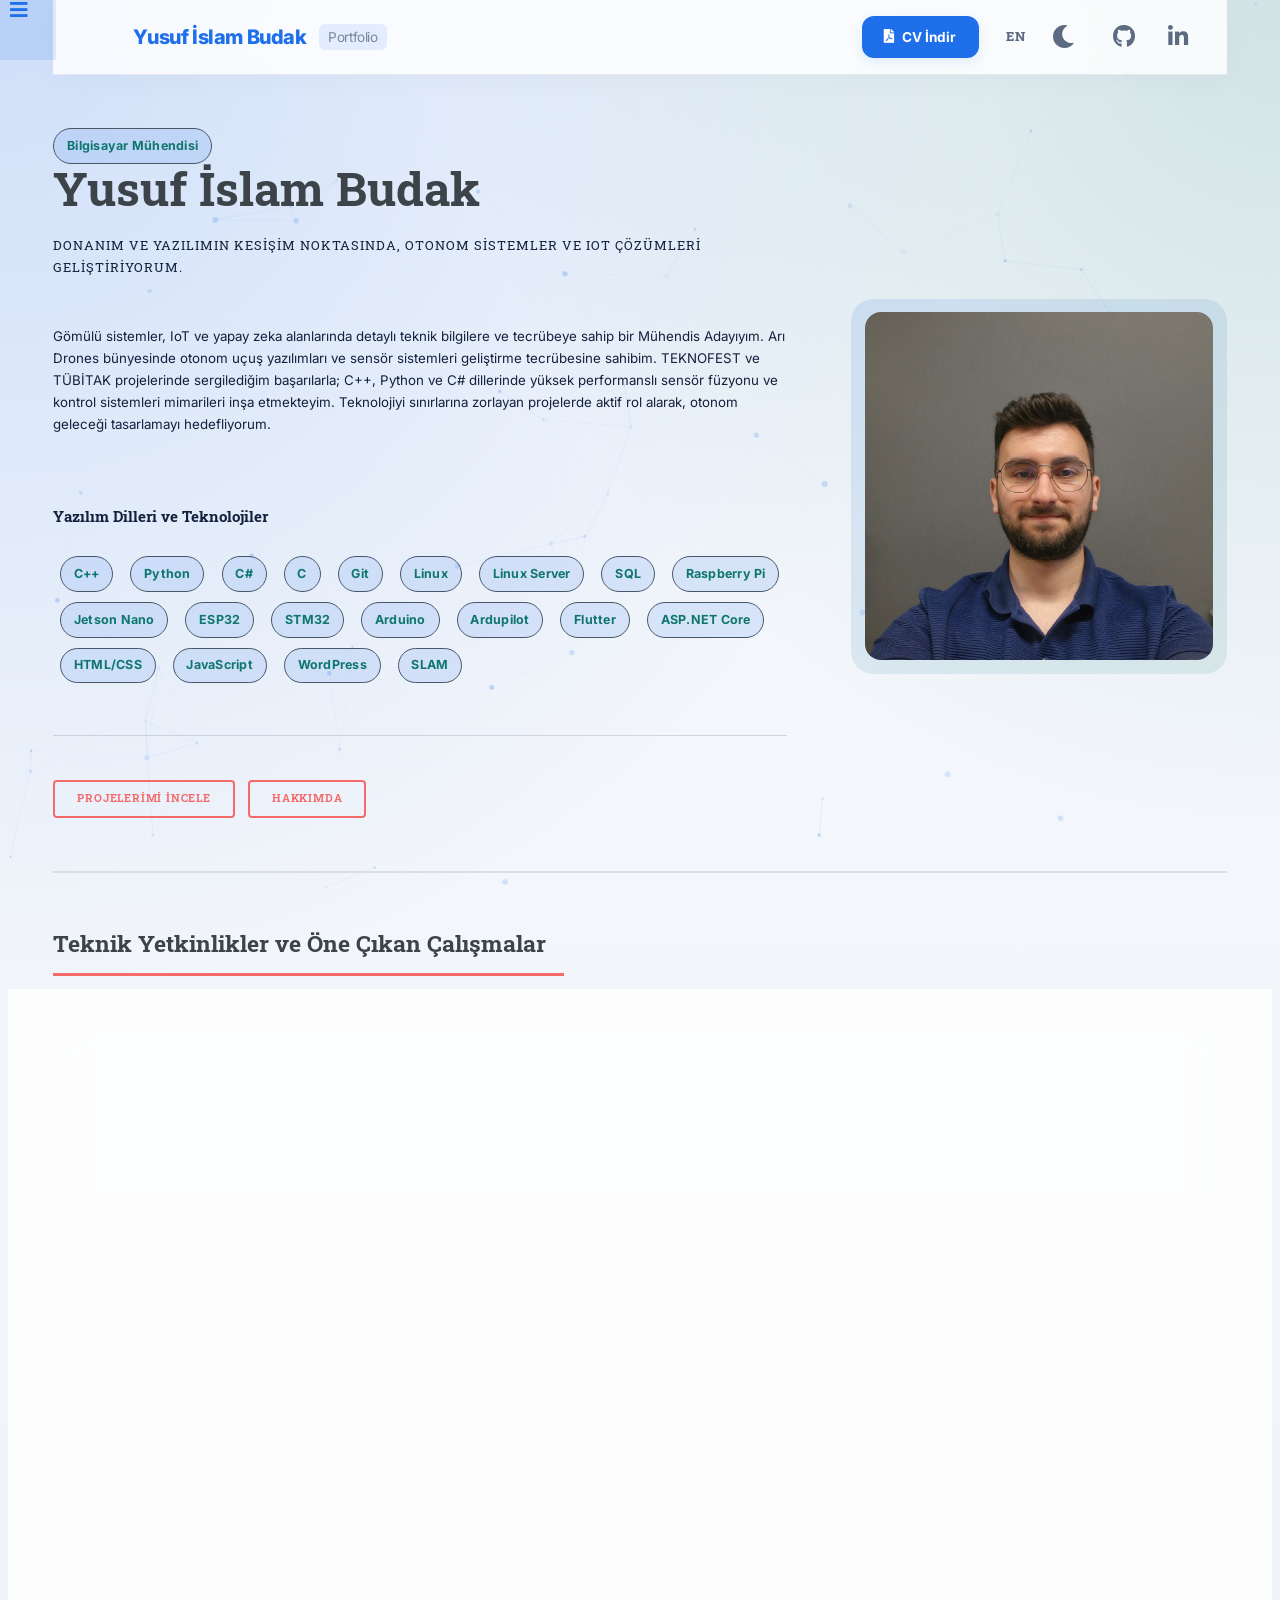
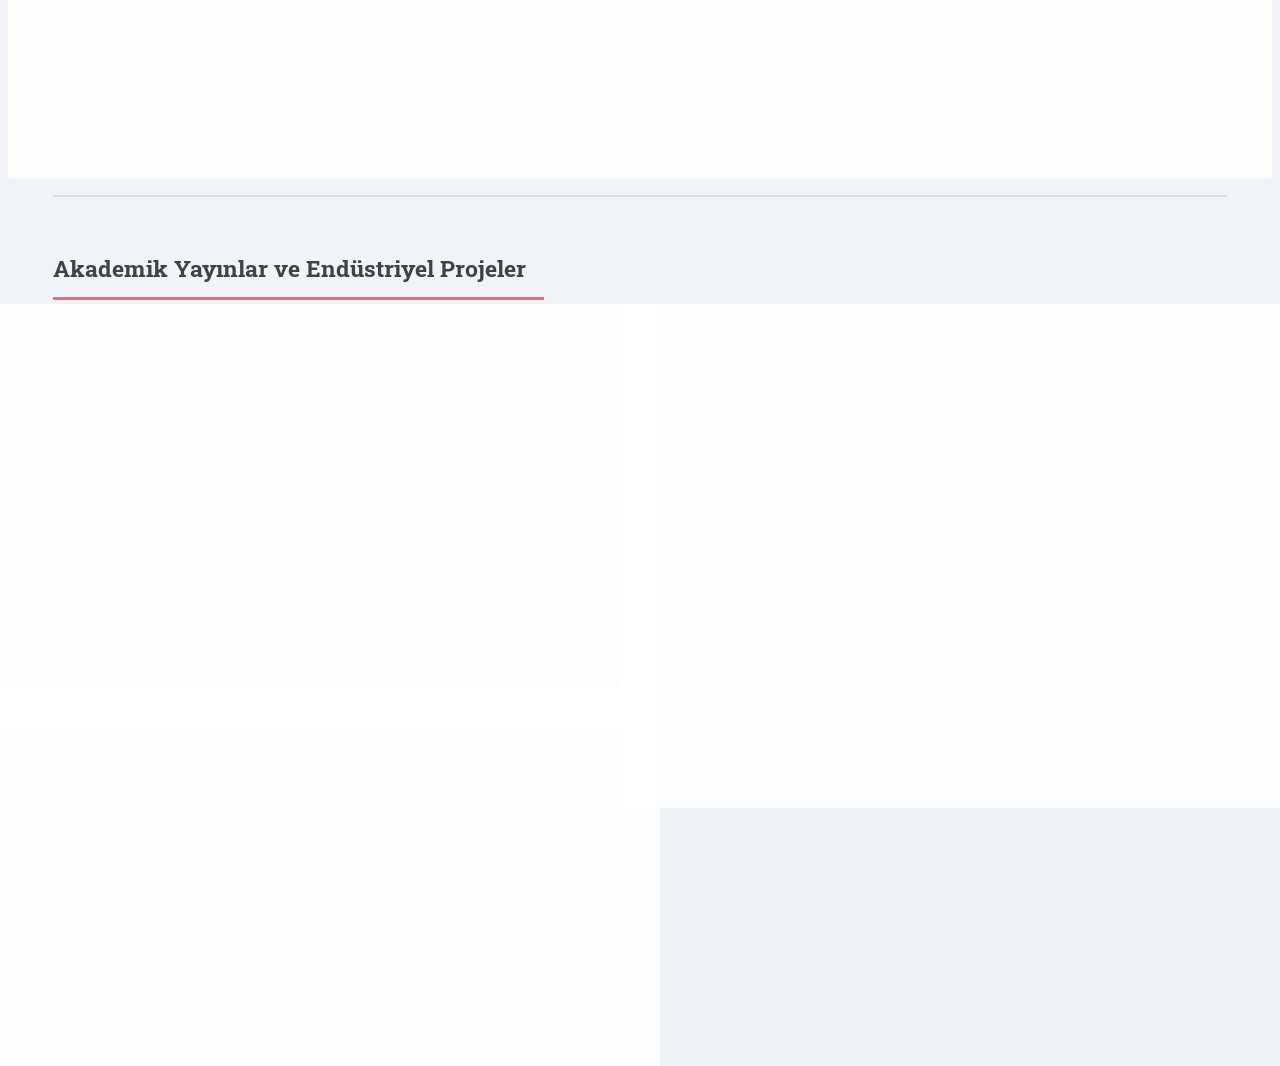
==== commit ba287111: "feat: add custom site favicon to all pages" ====
--- a/index.html
+++ b/index.html
@@ -33,6 +33,8 @@
 	<link rel="preconnect" href="https://fonts.gstatic.com" crossorigin>
 	<link href="https://fonts.googleapis.com/css2?family=Inter:wght@400;600;700&display=swap" rel="stylesheet">
 	<link rel="stylesheet" href="assets/css/premium.css" />
+	<link rel="icon" href="images/yib_logo.png" type="image/png" />
+	<link rel="shortcut icon" href="images/yib_logo.png" type="image/png" />
 	<style>
 		#header .logo strong { color: var(--accent); }
 
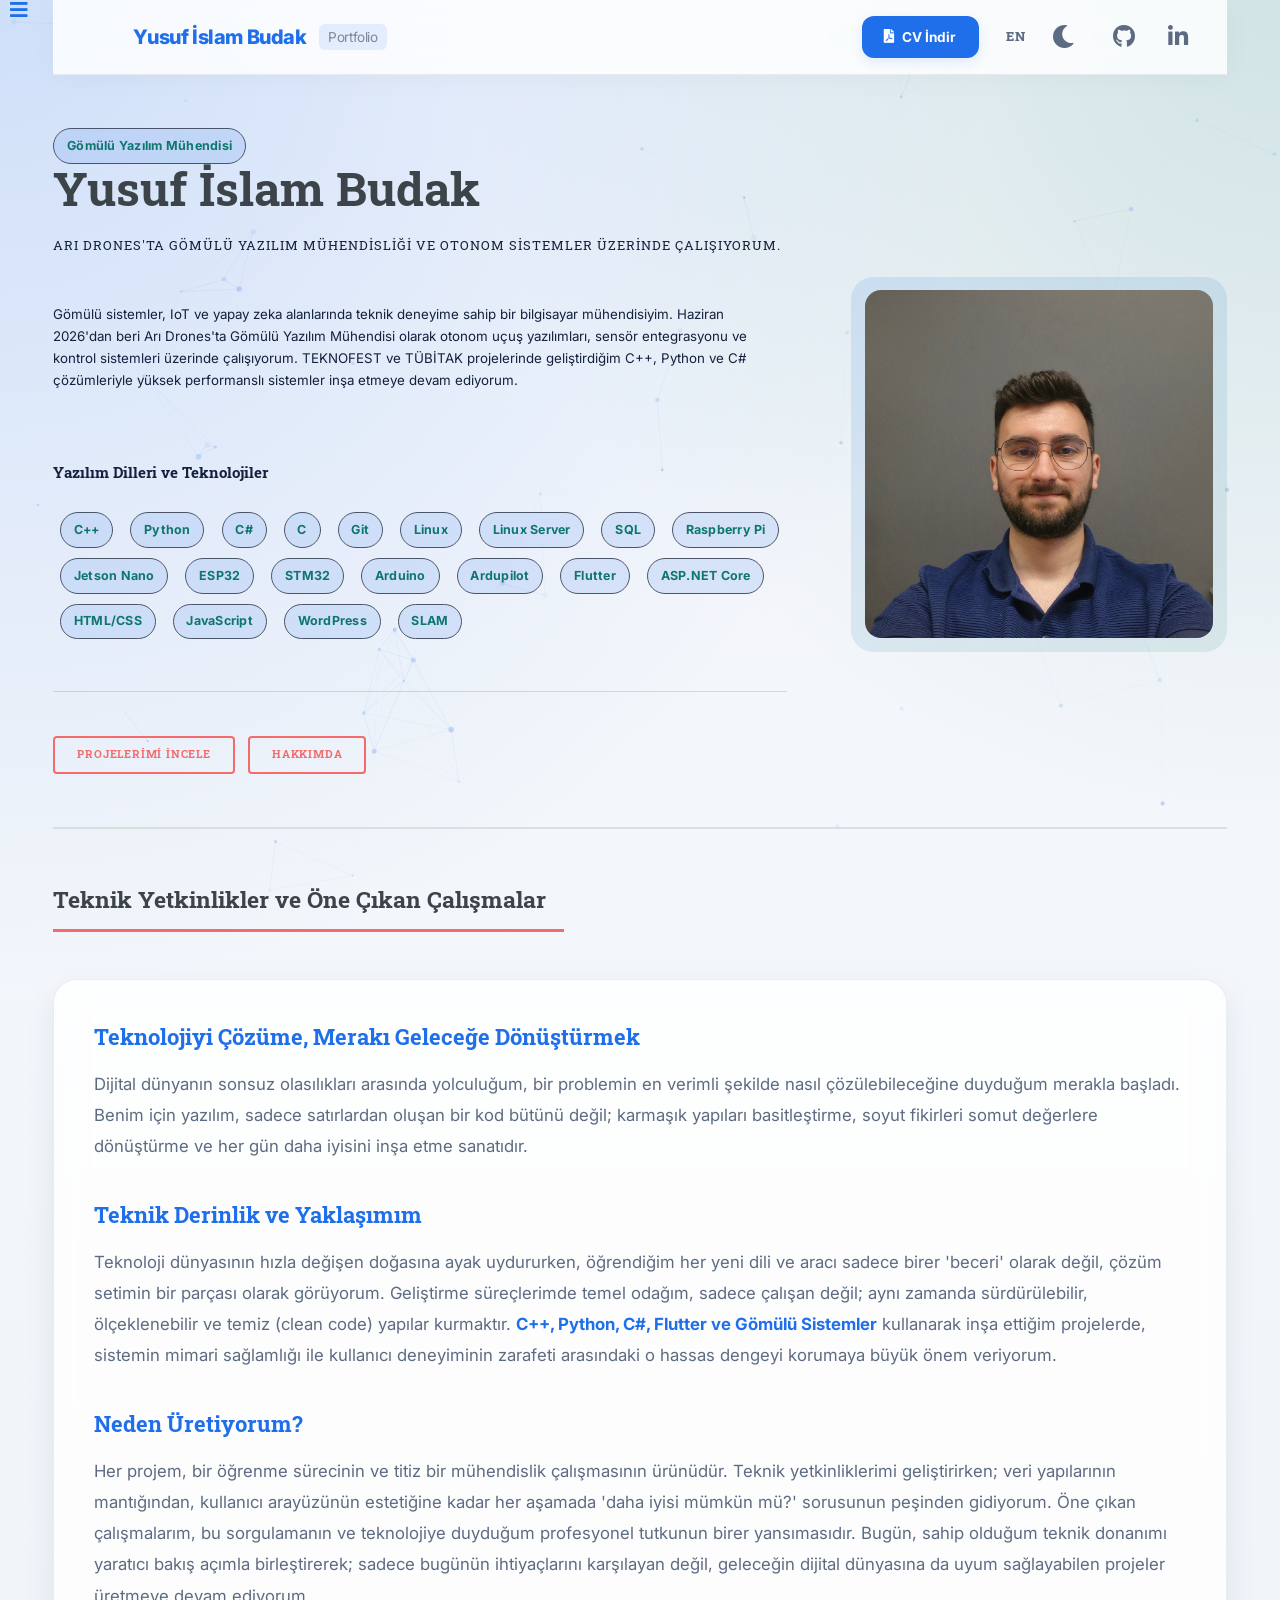
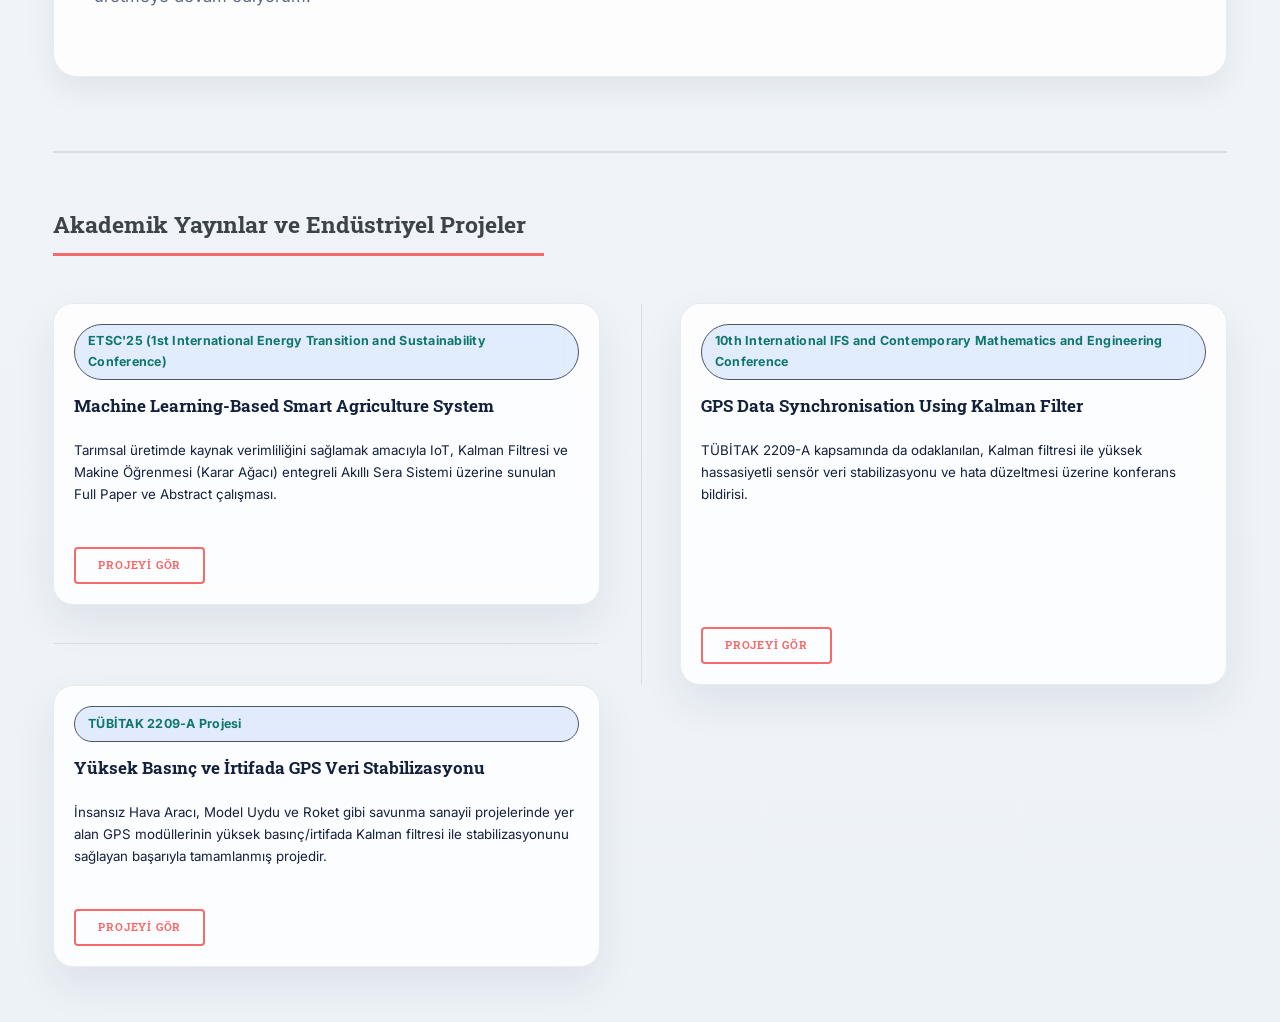
==== commit 60d30200: "feat: update portfolio details and descriptions for clarity and accuracy" ====
--- a/index.html
+++ b/index.html
@@ -11,7 +11,7 @@
 	<meta charset="utf-8" />
 	<meta name="viewport" content="width=device-width, initial-scale=1, user-scalable=no" />
 	<meta name="description"
-		content="Yusuf İslam Budak için GitHub ve LinkedIn bilgilerinden oluşturulmuş kişisel portfolio sitesi." />
+		content="Arı Drones'ta gömülü yazılım mühendisliği ve otonom sistemler üzerinde çalışan Yusuf İslam Budak'ın kişisel portfolio sitesi." />
 	<meta name="google-site-verification" content="hk-xHrmTF3tv7pB692vNehPnTRxSRbm-8BensLJZxlA" />
 	<script type="application/ld+json">
 	{
@@ -19,9 +19,9 @@
 	  "@type": "Person",
 	  "name": "Yusuf İslam Budak",
 	  "url": "https://yusufislambudak.github.io",
-	  "jobTitle": "Bilgisayar Mühendisi",
+	  "jobTitle": "Gömülü Yazılım Mühendisi",
 	  "image": "https://avatars.githubusercontent.com/u/149049403?v=4",
-	  "description": "IoT, otonom sistemler ve gömülü AI üzerine odaklanan bir mühendis adayıyım.",
+	  "description": "Arı Drones'ta gömülü yazılım mühendisliği ve otonom sistemler üzerinde çalışıyorum.",
 	  "sameAs": [
 		"https://www.linkedin.com/in/yusuf-islam-budak/",
 		"https://github.com/YusufIslamBudak"
@@ -252,13 +252,13 @@
 				<section id="banner">
 					<div class="content">
 						<header>
-							<span class="hero-pill" data-tr="Bilgisayar Mühendisi" data-en="Computer Engineer">Bilgisayar Mühendisi</span>
+							<span class="hero-pill" data-tr="Gömülü Yazılım Mühendisi" data-en="Embedded Software Engineer">Gömülü Yazılım Mühendisi</span>
 							<h1 id="hero-name">Yusuf İslam Budak<br />
 								<span id="hero-headline">Yazılım Geliştirme ve Gömülü Sistemler</span>
 							</h1>
-							<p id="hero-intro">Gömülü sistemler, yazılım geliştirme ve yapay zeka alanlarında çalışmalar.</p>
+							<p id="hero-intro">Arı Drones'ta gömülü yazılım mühendisliği ve otonom sistemler üzerinde çalışıyorum.</p>
 						</header>
-						<p id="hero-bio">IoT, otonom sistemler ve gömülü AI üzerine odaklanan bir mühendis adayıyım.</p>
+						<p id="hero-bio">Arı Drones'ta gömülü yazılım mühendisliği ve otonom sistemler üzerinde çalışıyorum.</p>
 						<h4 style="margin: 1.5rem 0 0.5rem 0; color: var(--text-strong);" data-tr="Yazılım Dilleri ve Teknolojiler" data-en="Programming Languages & Technologies">Yazılım Dilleri ve Teknolojiler</h4>
 						<ul class="banner-meta" id="hero-tags"></ul>
 						<div class="hero-divider"></div>
